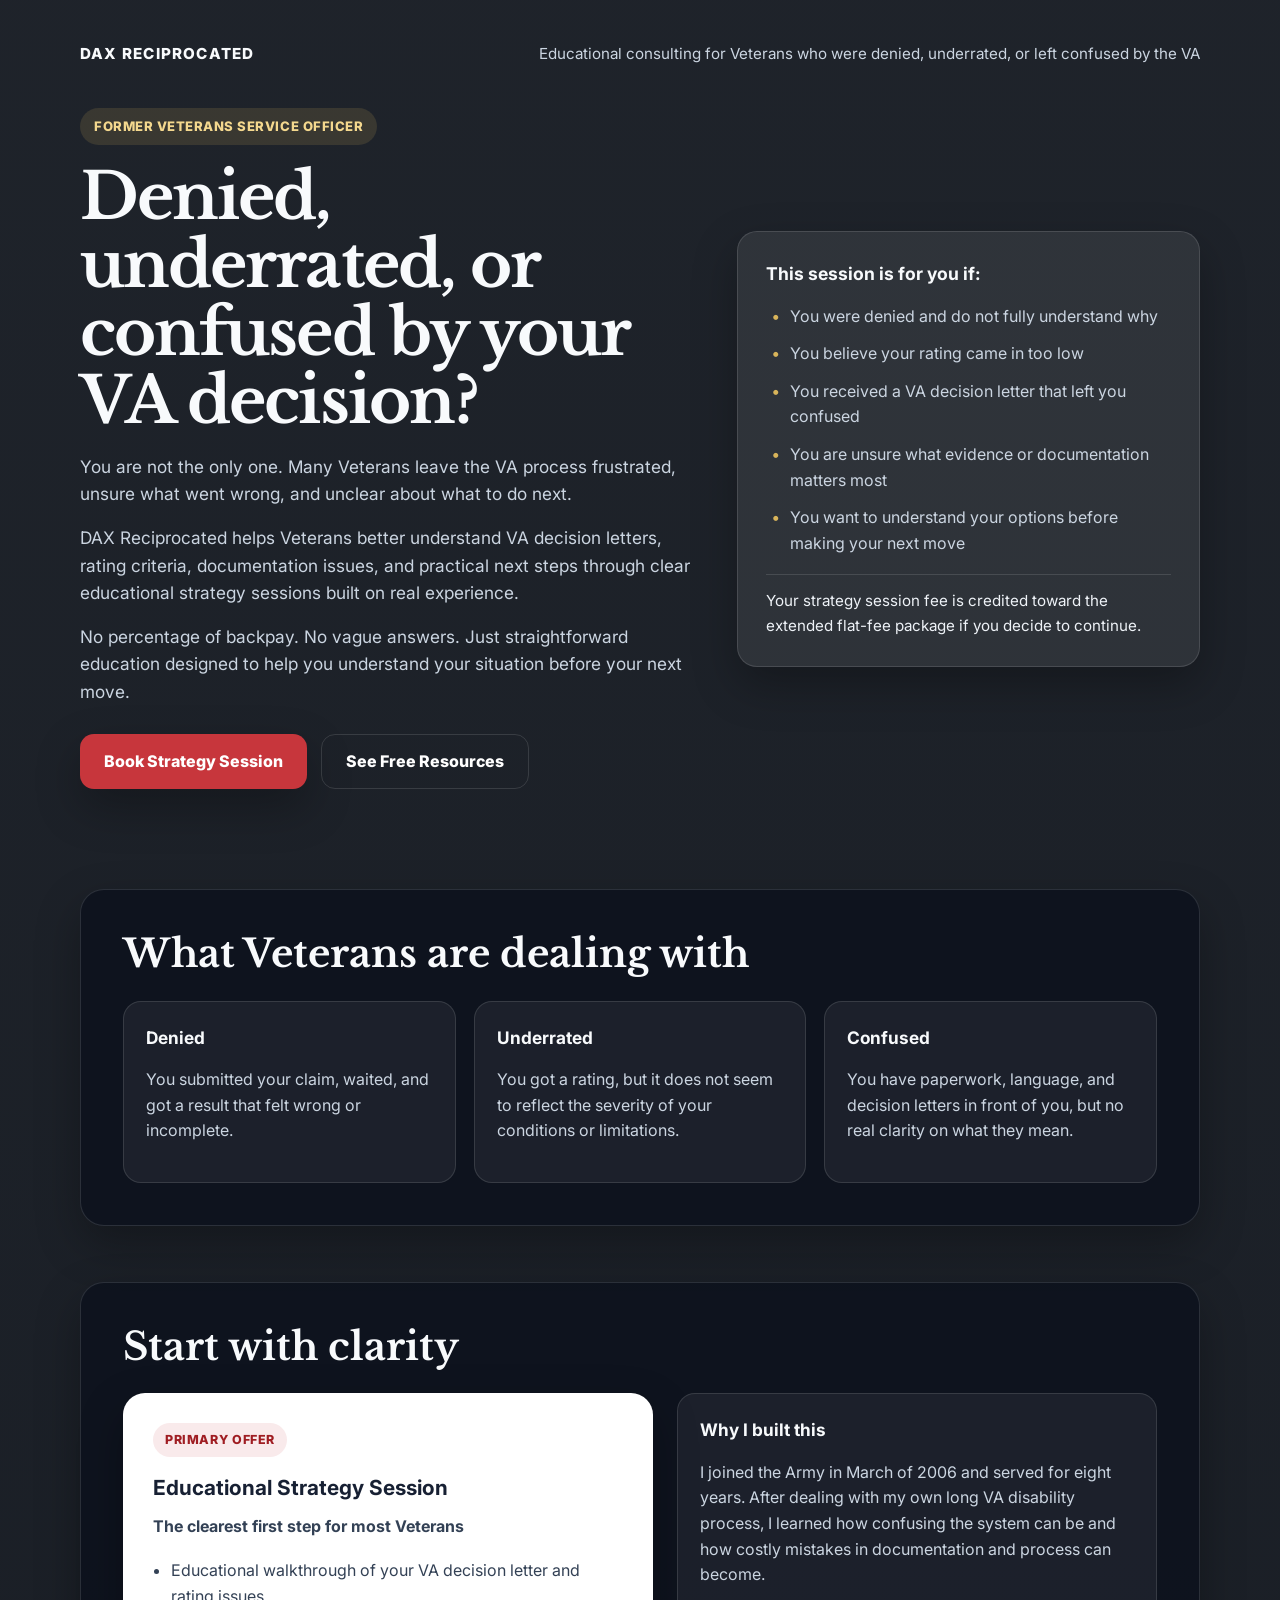
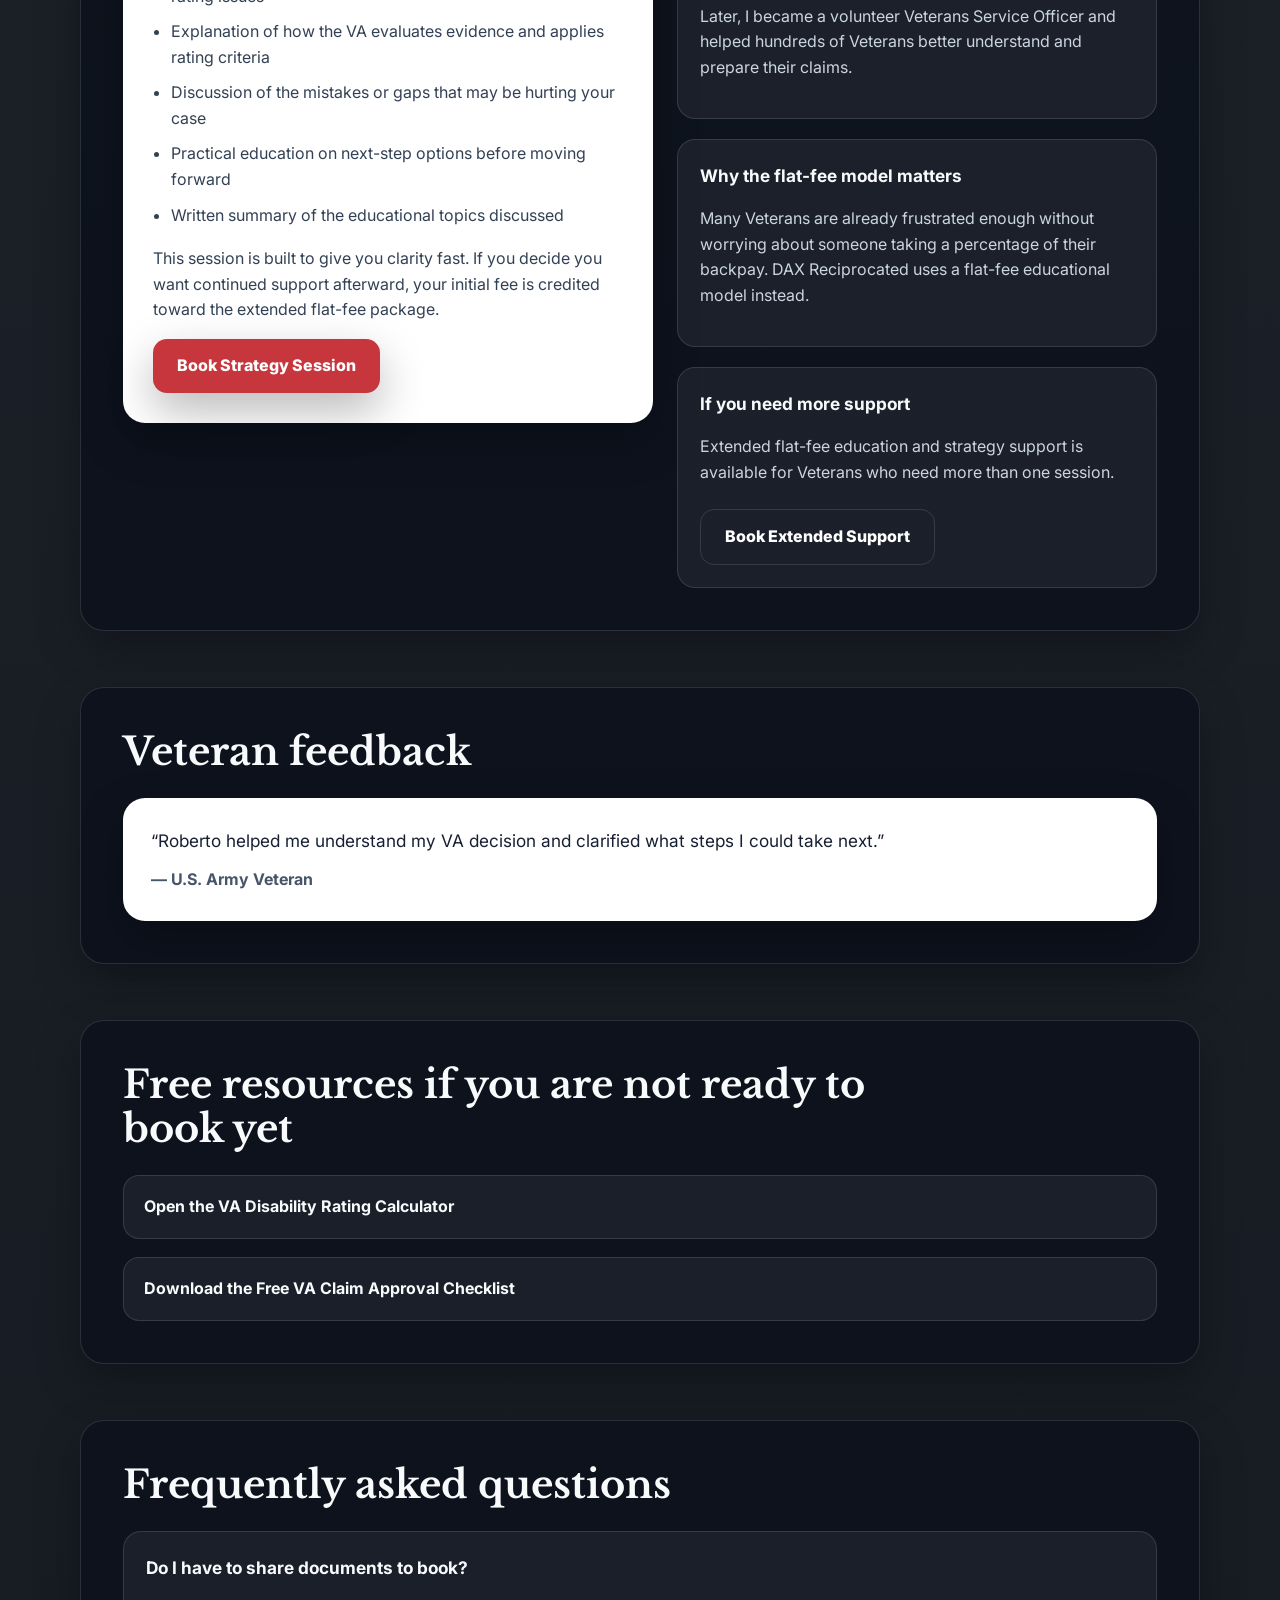
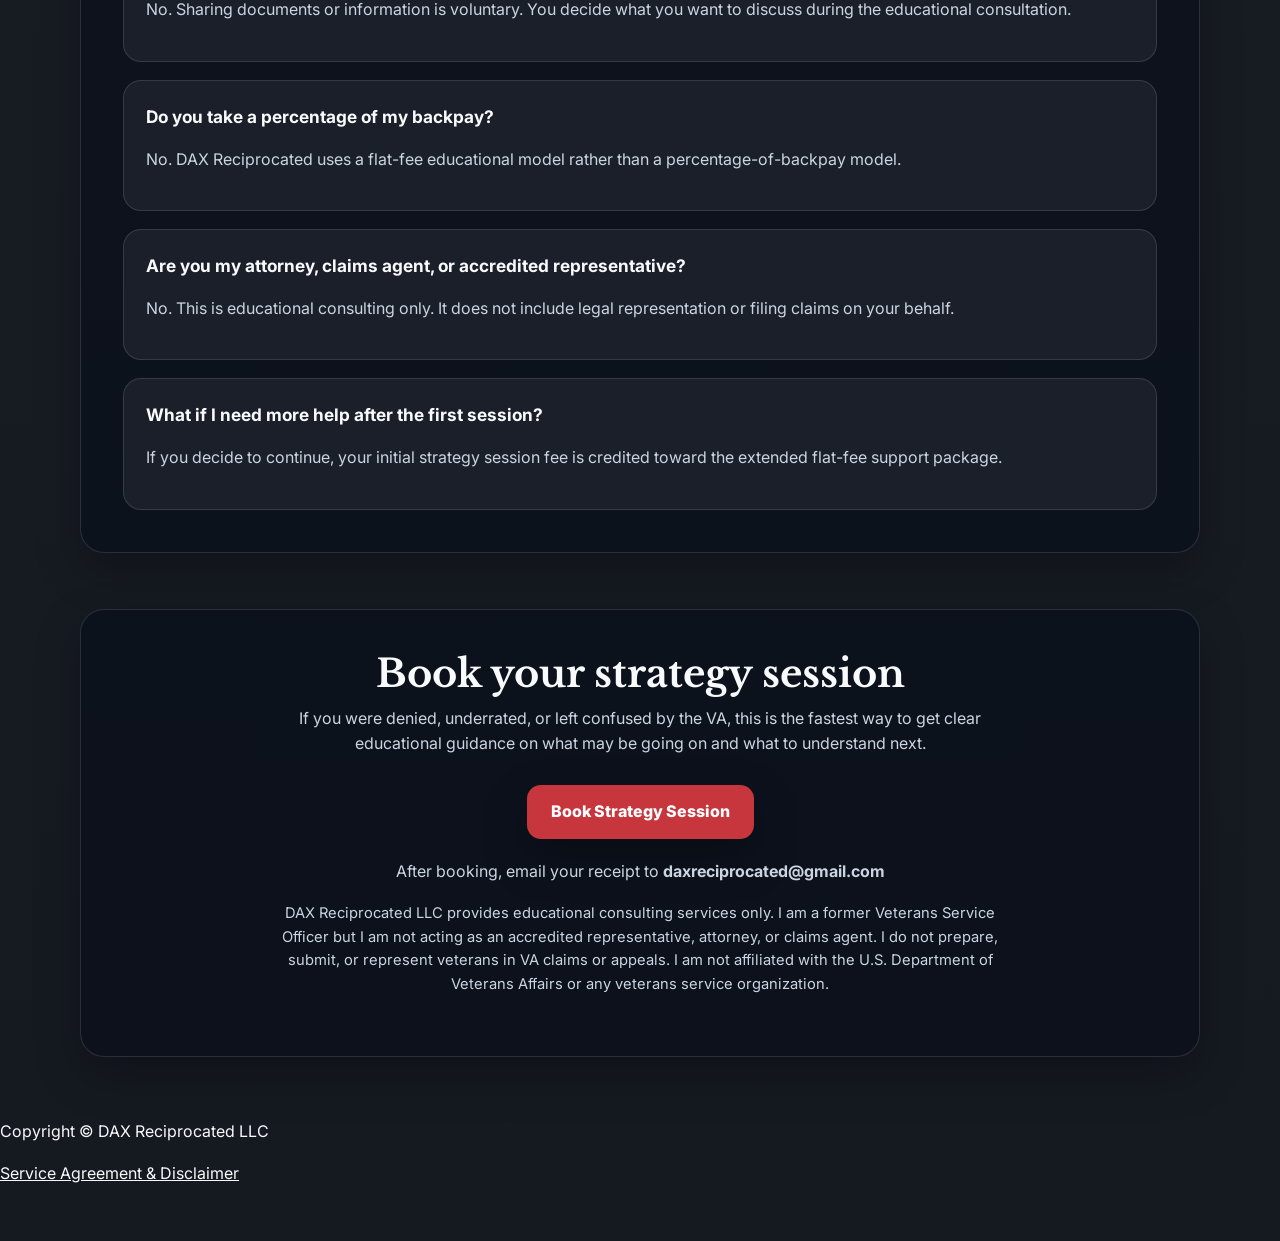
==== index.html @ 7a03d53f "Update index.html" ====
<!DOCTYPE html>
<html lang="en">
<head>
<meta charset="UTF-8" />
<meta name="viewport" content="width=device-width, initial-scale=1.0" />
<title>DAX Reciprocated | Help for Veterans Denied, Underrated, or Confused by the VA</title>
<link rel="preconnect" href="https://fonts.googleapis.com">
<link rel="preconnect" href="https://fonts.gstatic.com" crossorigin>
<link href="https://fonts.googleapis.com/css2?family=Libre+Baskerville:wght@700&family=Inter:wght@400;500;600;700;800&display=swap" rel="stylesheet">

<style>
:root {
    --bg: #08111d;
    --bg-soft: #101a2b;
    --panel: rgba(255,255,255,0.08);
    --panel-2: rgba(255,255,255,0.06);
    --text: #f8fafc;
    --muted: #cbd5e1;
    --muted-2: #94a3b8;
    --dark: #172033;
    --white: #ffffff;
    --primary: #c7363c;
    --primary-hover: #aa252b;
    --gold: #d8b45a;
    --line: rgba(255,255,255,0.12);
    --radius: 20px;
    --shadow: 0 18px 45px rgba(0, 0, 0, 0.28);
    --max: 1120px;
}

* {
    box-sizing: border-box;
}

html {
    scroll-behavior: smooth;
}

body {
    margin: 0;
    font-family: "Inter", Arial, sans-serif;
    color: var(--text);
    background:
        linear-gradient(rgba(6, 11, 19, 0.90), rgba(6, 11, 19, 0.94)),
        url('IMG_1109.png') center/cover no-repeat fixed;
    line-height: 1.6;
}

a {
    color: inherit;
}

.container {
    width: min(92%, var(--max));
    margin: 0 auto;
}

.hero {
    padding: 42px 0 72px;
}

.topbar {
    display: flex;
    justify-content: space-between;
    align-items: center;
    gap: 20px;
    margin-bottom: 42px;
}

.brand {
    font-size: 0.95rem;
    font-weight: 800;
    text-transform: uppercase;
    letter-spacing: 0.08em;
}

.topbar-note {
    color: var(--muted);
    font-size: 0.95rem;
    text-align: right;
}

.hero-grid {
    display: grid;
    grid-template-columns: 1.15fr 0.85fr;
    gap: 30px;
    align-items: center;
}

.badge {
    display: inline-flex;
    align-items: center;
    gap: 10px;
    padding: 8px 14px;
    border-radius: 999px;
    background: rgba(216, 180, 90, 0.14);
    color: #f4d88e;
    font-size: 0.82rem;
    font-weight: 800;
    letter-spacing: 0.04em;
    text-transform: uppercase;
    margin-bottom: 18px;
}

h1 {
    margin: 0 0 18px;
    font-family: "Libre Baskerville", serif;
    font-size: clamp(2.5rem, 5vw, 4.8rem);
    line-height: 1.06;
    letter-spacing: -0.03em;
}

.hero p {
    margin: 0 0 16px;
    max-width: 700px;
    color: var(--muted);
    font-size: 1.08rem;
}

.cta-row {
    display: flex;
    flex-wrap: wrap;
    gap: 14px;
    margin-top: 28px;
}

.btn {
    display: inline-flex;
    align-items: center;
    justify-content: center;
    min-height: 50px;
    padding: 14px 24px;
    border-radius: 14px;
    text-decoration: none;
    font-weight: 800;
    transition: 0.2s ease;
}

.btn-primary {
    background: var(--primary);
    color: var(--white);
    box-shadow: var(--shadow);
}

.btn-primary:hover {
    background: var(--primary-hover);
    transform: translateY(-1px);
}

.btn-secondary {
    background: transparent;
    border: 1px solid var(--line);
    color: var(--white);
}

.btn-secondary:hover {
    background: rgba(255,255,255,0.06);
}

.hero-card {
    background: var(--panel);
    border: 1px solid var(--line);
    border-radius: var(--radius);
    padding: 28px;
    box-shadow: var(--shadow);
}

.hero-card h3 {
    margin-top: 0;
    margin-bottom: 16px;
    font-size: 1.1rem;
}

.checklist {
    list-style: none;
    padding: 0;
    margin: 0 0 18px;
}

.checklist li {
    margin-bottom: 12px;
    color: var(--muted);
    padding-left: 24px;
    position: relative;
}

.checklist li::before {
    content: "•";
    position: absolute;
    left: 6px;
    color: var(--gold);
    font-weight: bold;
}

.note {
    padding-top: 14px;
    border-top: 1px solid var(--line);
    color: #eef2f7;
    font-size: 0.95rem;
}

section {
    padding: 28px 0;
}

.panel {
    background: rgba(10,16,28,0.74);
    border: 1px solid var(--line);
    border-radius: 24px;
    padding: 42px;
    box-shadow: var(--shadow);
}

.section-title {
    max-width: 760px;
    margin-bottom: 24px;
}

.section-title h2 {
    margin: 0 0 10px;
    font-family: "Libre Baskerville", serif;
    font-size: clamp(1.9rem, 3vw, 3rem);
    line-height: 1.15;
}

.section-title p {
    margin: 0;
    color: var(--muted);
}

.problem-grid,
.faq-grid,
.resource-grid {
    display: grid;
    gap: 18px;
}

.problem-grid {
    grid-template-columns: repeat(3, 1fr);
}

.problem-card,
.info-card,
.faq-item {
    background: var(--panel-2);
    border: 1px solid var(--line);
    border-radius: 18px;
    padding: 22px;
}

.problem-card h3,
.info-card h3,
.faq-item h3 {
    margin-top: 0;
    margin-bottom: 10px;
    font-size: 1.08rem;
}

.problem-card p,
.info-card p,
.faq-item p,
.info-card li {
    color: var(--muted);
}

.content-grid {
    display: grid;
    grid-template-columns: 1.05fr 0.95fr;
    gap: 24px;
    align-items: start;
}

.offer-card {
    background: #ffffff;
    color: var(--dark);
    border-radius: 22px;
    padding: 30px;
    box-shadow: var(--shadow);
}

.offer-tag {
    display: inline-block;
    margin-bottom: 14px;
    padding: 7px 12px;
    border-radius: 999px;
    background: rgba(199, 54, 60, 0.10);
    color: #9f1d22;
    font-size: 0.78rem;
    font-weight: 800;
    text-transform: uppercase;
    letter-spacing: 0.05em;
}

.offer-card h3 {
    margin: 0 0 10px;
    font-size: 1.3rem;
}

.offer-subtitle {
    font-weight: 700;
    color: #334155;
    margin-bottom: 18px;
}

.offer-card ul {
    padding-left: 18px;
    margin-bottom: 18px;
}

.offer-card li {
    margin-bottom: 10px;
    color: #334155;
}

.offer-card p {
    color: #334155;
}

.split-cards {
    display: grid;
    gap: 20px;
}

.quote-box {
    background: #ffffff;
    color: var(--dark);
    border-radius: 22px;
    padding: 28px;
    box-shadow: var(--shadow);
}

.quote {
    font-size: 1.08rem;
    line-height: 1.7;
    margin-bottom: 12px;
}

.quote-source {
    color: #475569;
    font-weight: 700;
}

.resource-link {
    display: block;
    text-decoration: none;
    background: var(--panel-2);
    border: 1px solid var(--line);
    border-radius: 16px;
    padding: 18px 20px;
    font-weight: 700;
}

.resource-link:hover {
    background: rgba(255,255,255,0.10);
}

.final-cta {
    text-align: center;
}

.final-cta p {
    max-width: 720px;
    margin: 0 auto 18px;
    color: var(--muted);
}

.disclaimer {
    margin-top: 24px;
    font-size: 0.92rem;
    color: var(--muted);
}

footer {
    padding: 18px 0 38px;
}

.footer-box {
    border-top: 1px solid var(--line);
    padding-top: 20px;
    color: var(--muted);
    font-size: 0.92rem;
}

.mobile-sticky {
    display: none;
}

@media (max-width: 960px) {
    .hero-grid,
    .content-grid,
    .problem-grid {
        grid-template-columns: 1fr;
    }

    .topbar {
        flex-direction: column;
        align-items: flex-start;
    }

    .topbar-note {
        text-align: left;
    }
}

@media (max-width: 640px) {
    .hero {
        padding: 24px 0 62px;
    }

    .panel {
        padding: 24px;
        border-radius: 18px;
    }

    .hero-card,
    .offer-card,
    .quote-box,
    .problem-card,
    .info-card,
    .faq-item {
        padding: 20px;
    }

    .cta-row {
        flex-direction: column;
    }

    .btn {
        width: 100%;
    }

    .mobile-sticky {
        display: block;
        position: fixed;
        left: 12px;
        right: 12px;
        bottom: 12px;
        z-index: 999;
    }

    .mobile-sticky a {
        width: 100%;
        border-radius: 14px;
        text-align: center;
    }

    body {
        padding-bottom: 84px;
    }
}
</style>
</head>
<body>

<section class="hero">
    <div class="container">
        <div class="topbar">
            <div class="brand">DAX Reciprocated</div>
            <div class="topbar-note">Educational consulting for Veterans who were denied, underrated, or left confused by the VA</div>
        </div>

        <div class="hero-grid">
            <div>
                <div class="badge">Former Veterans Service Officer</div>
                <h1>Denied, underrated, or confused by your VA decision?</h1>
                <p>
                    You are not the only one. Many Veterans leave the VA process frustrated, unsure what went wrong, and unclear about what to do next.
                </p>
                <p>
                    DAX Reciprocated helps Veterans better understand VA decision letters, rating criteria, documentation issues, and practical next steps through clear educational strategy sessions built on real experience.
                </p>
                <p>
                    No percentage of backpay. No vague answers. Just straightforward education designed to help you understand your situation before your next move.
                </p>

                <div class="cta-row">
                    <a href="https://book.stripe.com/dRm00iamk8qkeWb2R74Vy00" class="btn btn-primary" target="_blank" rel="noopener noreferrer">
                        Book Strategy Session
                    </a>
                    <a href="#free-resources" class="btn btn-secondary">
                        See Free Resources
                    </a>
                </div>
            </div>

            <div class="hero-card">
                <h3>This session is for you if:</h3>
                <ul class="checklist">
                    <li>You were denied and do not fully understand why</li>
                    <li>You believe your rating came in too low</li>
                    <li>You received a VA decision letter that left you confused</li>
                    <li>You are unsure what evidence or documentation matters most</li>
                    <li>You want to understand your options before making your next move</li>
                </ul>
                <div class="note">
                    Your strategy session fee is credited toward the extended flat-fee package if you decide to continue.
                </div>
            </div>
        </div>
    </div>
</section>

<section>
    <div class="container panel">
        <div class="section-title">
            <h2>What Veterans are dealing with</h2>
            <p>
    
            </p>
        </div>

        <div class="problem-grid">
            <div class="problem-card">
                <h3>Denied</h3>
                <p>
                    You submitted your claim, waited, and got a result that felt wrong or incomplete.
                </p>
            </div>
            <div class="problem-card">
                <h3>Underrated</h3>
                <p>
                    You got a rating, but it does not seem to reflect the severity of your conditions or limitations.
                </p>
            </div>
            <div class="problem-card">
                <h3>Confused</h3>
                <p>
                    You have paperwork, language, and decision letters in front of you, but no real clarity on what they mean.
                </p>
            </div>
        </div>
    </div>
</section>

<section>
    <div class="container panel">
        <div class="section-title">
            <h2>Start with clarity</h2>
            <p>   
                
            </p>
        </div>

        <div class="content-grid">
            <div class="offer-card">
                <span class="offer-tag">Primary Offer</span>
                <h3>Educational Strategy Session</h3>
                <div class="offer-subtitle">The clearest first step for most Veterans</div>
                <ul>
                    <li>Educational walkthrough of your VA decision letter and rating issues</li>
                    <li>Explanation of how the VA evaluates evidence and applies rating criteria</li>
                    <li>Discussion of the mistakes or gaps that may be hurting your case</li>
                    <li>Practical education on next-step options before moving forward</li>
                    <li>Written summary of the educational topics discussed</li>
                </ul>
                <p>
                    This session is built to give you clarity fast. If you decide you want continued support afterward, your initial fee is credited toward the extended flat-fee package.
                </p>
                <a href="https://book.stripe.com/dRm00iamk8qkeWb2R74Vy00" class="btn btn-primary" target="_blank" rel="noopener noreferrer">
                    Book Strategy Session
                </a>
            </div>

            <div class="split-cards">
                <div class="info-card">
                    <h3>Why I built this</h3>
                    <p>
                        I joined the Army in March of 2006 and served for eight years. After dealing with my own long VA disability process, I learned how confusing the system can be and how costly mistakes in documentation and process can become.
                    </p>
                    <p>
                        Later, I became a volunteer Veterans Service Officer and helped hundreds of Veterans better understand and prepare their claims.
                    </p>
                </div>

                <div class="info-card">
                    <h3>Why the flat-fee model matters</h3>
                    <p>
                        Many Veterans are already frustrated enough without worrying about someone taking a percentage of their backpay. DAX Reciprocated uses a flat-fee educational model instead.
                    </p>
                </div>

                <div class="info-card">
                    <h3>If you need more support</h3>
                    <p>
                        Extended flat-fee education and strategy support is available for Veterans who need more than one session.
                    </p>
                    <a href="https://book.stripe.com/cNifZg3XW21W6pF8br4Vy01" class="btn btn-secondary" target="_blank" rel="noopener noreferrer" style="margin-top:8px;">
                        Book Extended Support
                    </a>
                </div>
            </div>
        </div>
    </div>
</section>

<section>
    <div class="container panel">
        <div class="section-title">
            <h2>Veteran feedback</h2>
            <p>
                
            </p>
        </div>

        <div class="quote-box">
            <div class="quote">
                “Roberto helped me understand my VA decision and clarified what steps I could take next.”
            </div>
            <div class="quote-source">— U.S. Army Veteran</div>
        </div>
    </div>
</section>

<section id="free-resources">
    <div class="container panel">
        <div class="section-title">
            <h2>Free resources if you are not ready to book yet</h2>
            <p>
                
            </p>
        </div>

        <div class="resource-grid">
            <a class="resource-link" href="calculator.html" target="_blank" rel="noopener noreferrer">
                Open the VA Disability Rating Calculator
            </a>
            <a class="resource-link" href="VA Benefits 4 Step Check List.pdf" target="_blank" rel="noopener noreferrer">
                Download the Free VA Claim Approval Checklist
            </a>
        </div>
    </div>
</section>

<section>
    <div class="container panel">
        <div class="section-title">
            <h2>Frequently asked questions</h2>
            <p>
                
            </p>
        </div>

        <div class="faq-grid">
            <div class="faq-item">
                <h3>Do I have to share documents to book?</h3>
                <p>
                    No. Sharing documents or information is voluntary. You decide what you want to discuss during the educational consultation.
                </p>
            </div>

            <div class="faq-item">
                <h3>Do you take a percentage of my backpay?</h3>
                <p>
                    No. DAX Reciprocated uses a flat-fee educational model rather than a percentage-of-backpay model.
                </p>
            </div>

            <div class="faq-item">
                <h3>Are you my attorney, claims agent, or accredited representative?</h3>
                <p>
                    No. This is educational consulting only. It does not include legal representation or filing claims on your behalf.
                </p>
            </div>

            <div class="faq-item">
                <h3>What if I need more help after the first session?</h3>
                <p>
                    If you decide to continue, your initial strategy session fee is credited toward the extended flat-fee support package.
                </p>
            </div>
        </div>
    </div>
</section>

<section>
    <div class="container panel final-cta">
        <div class="section-title" style="margin-inline:auto;">
            <h2>Book your strategy session</h2>
            <p>
                If you were denied, underrated, or left confused by the VA, this is the fastest way to get clear educational guidance on what may be going on and what to understand next.
            </p>
        </div>

        <div class="cta-row" style="justify-content:center;">
            <a href="https://book.stripe.com/dRm00iamk8qkeWb2R74Vy00" class="btn btn-primary" target="_blank" rel="noopener noreferrer">
                Book Strategy Session
            </a>
        </div>

        <p style="margin-top:20px;">
            After booking, email your receipt to <strong>daxreciprocated@gmail.com</strong>
        </p>

        <p class="disclaimer">
            DAX Reciprocated LLC provides educational consulting services only. I am a former Veterans Service Officer but I am not acting as an accredited representative, attorney, or claims agent. I do not prepare, submit, or represent veterans in VA claims or appeals. I am not affiliated with the U.S. Department of Veterans Affairs or any veterans service organization.
        </p>
    </div>
</section>

<footer>
    <p>Copyright &copy; DAX Reciprocated LLC</p>
    <p>
        <a href="service-agreement.html">Service Agreement &amp; Disclaimer</a>
    </p>
</footer>

<div class="mobile-sticky">
    <a href="https://book.stripe.com/dRm00iamk8qkeWb2R74Vy00" class="btn btn-primary" target="_blank" rel="noopener noreferrer">
        Book Strategy Session
    </a>
</div>

</body>
</html>
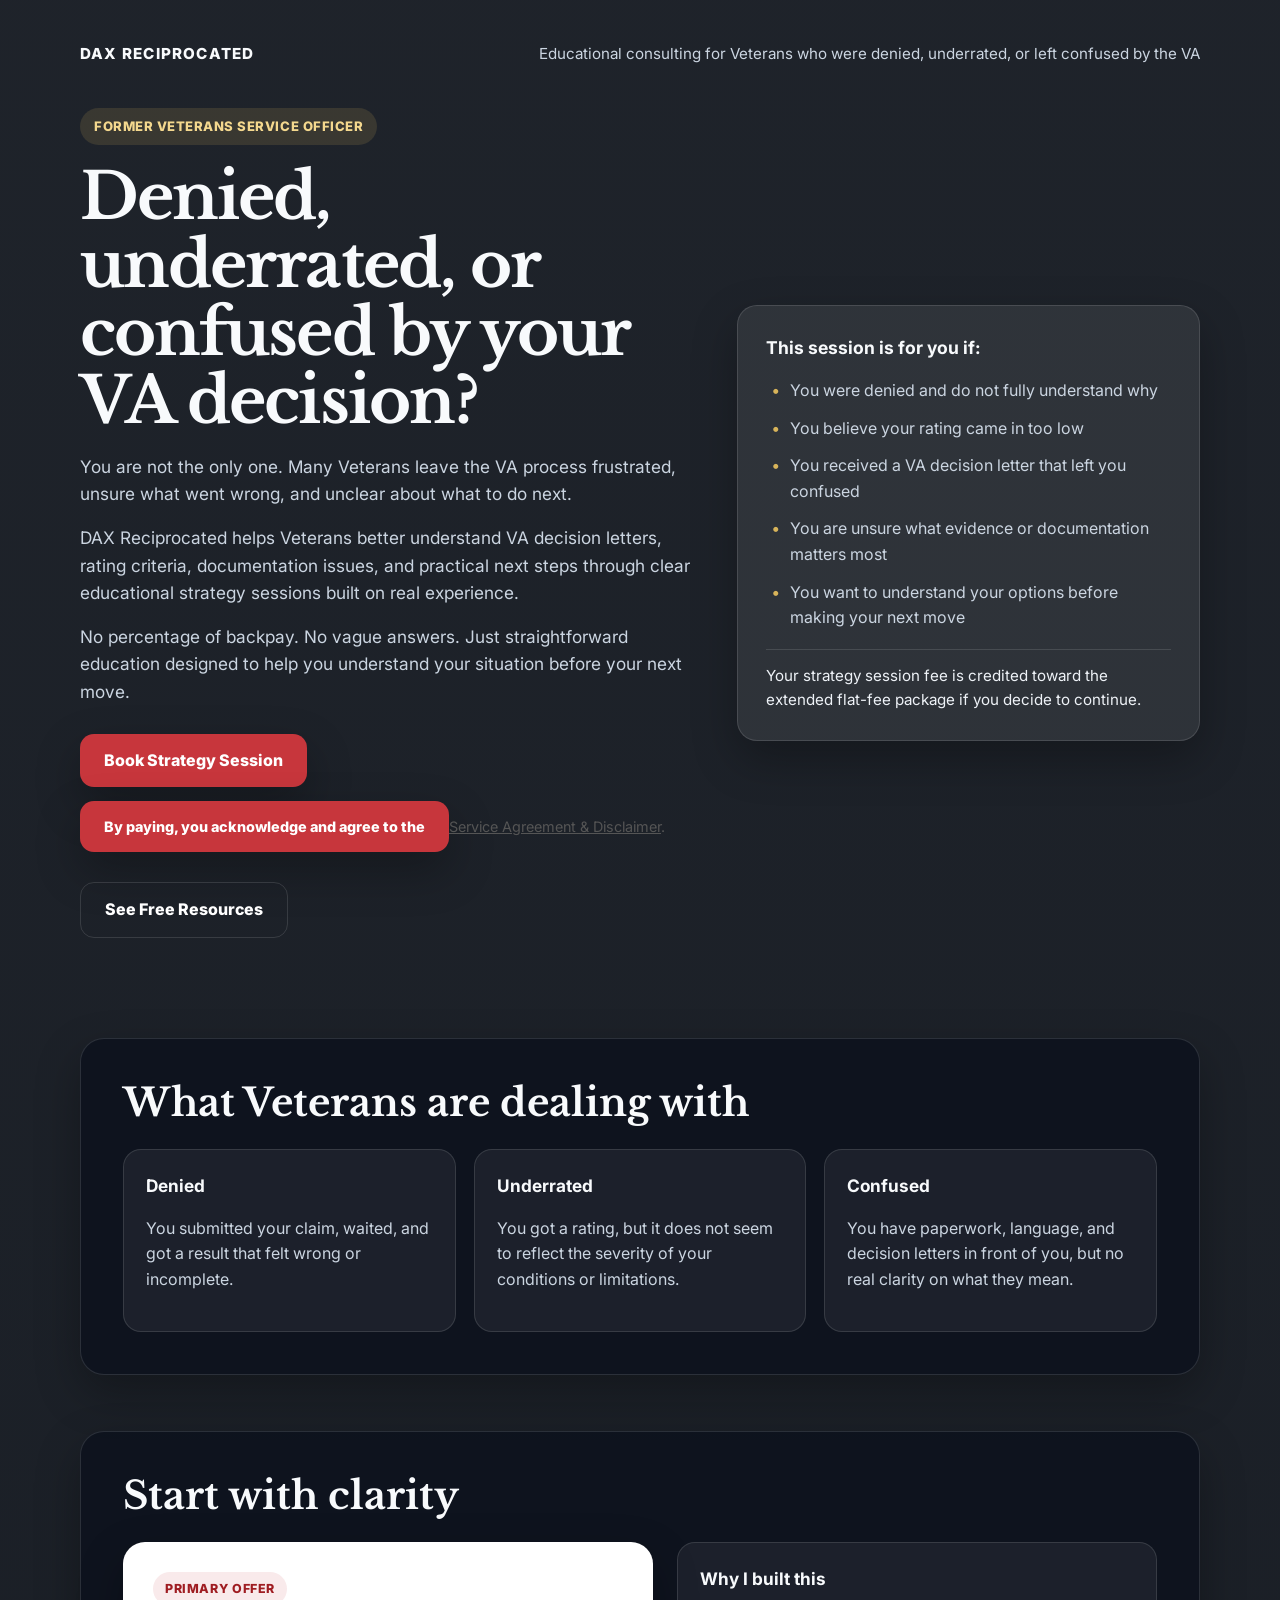
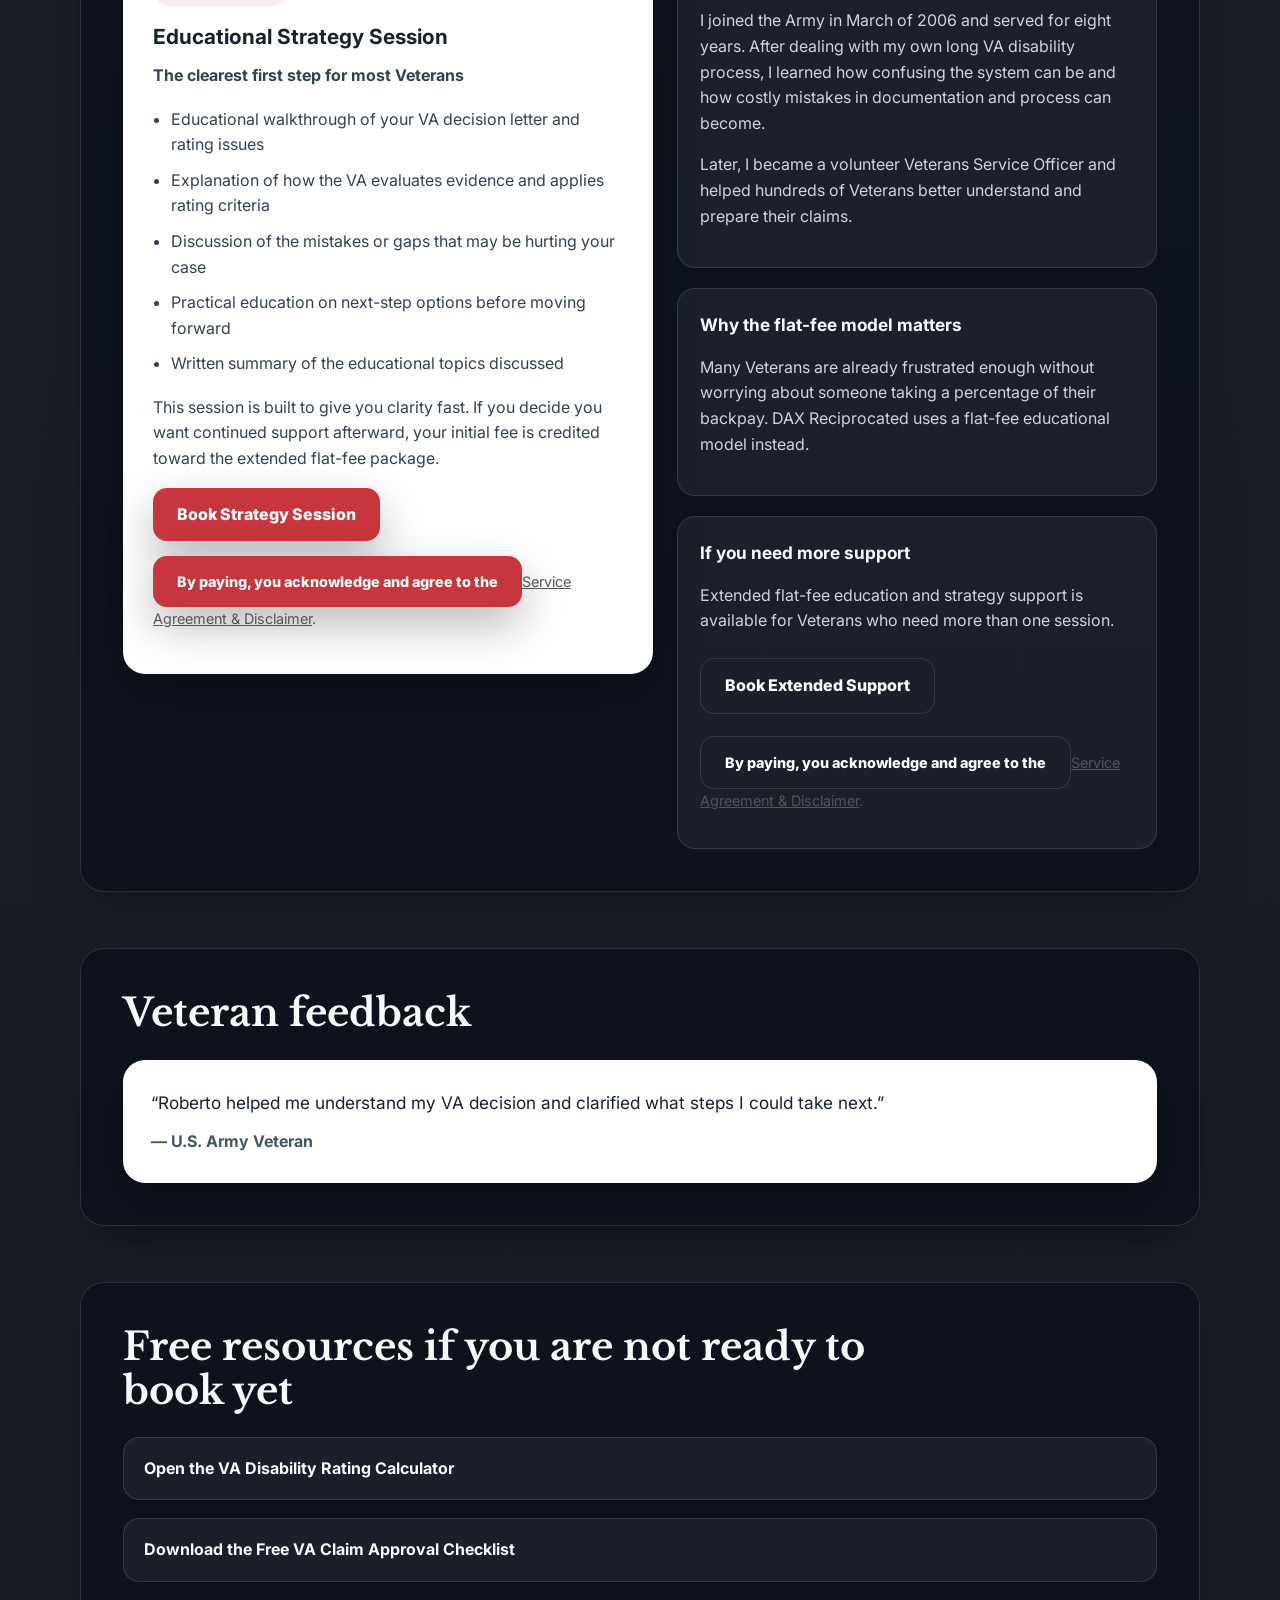
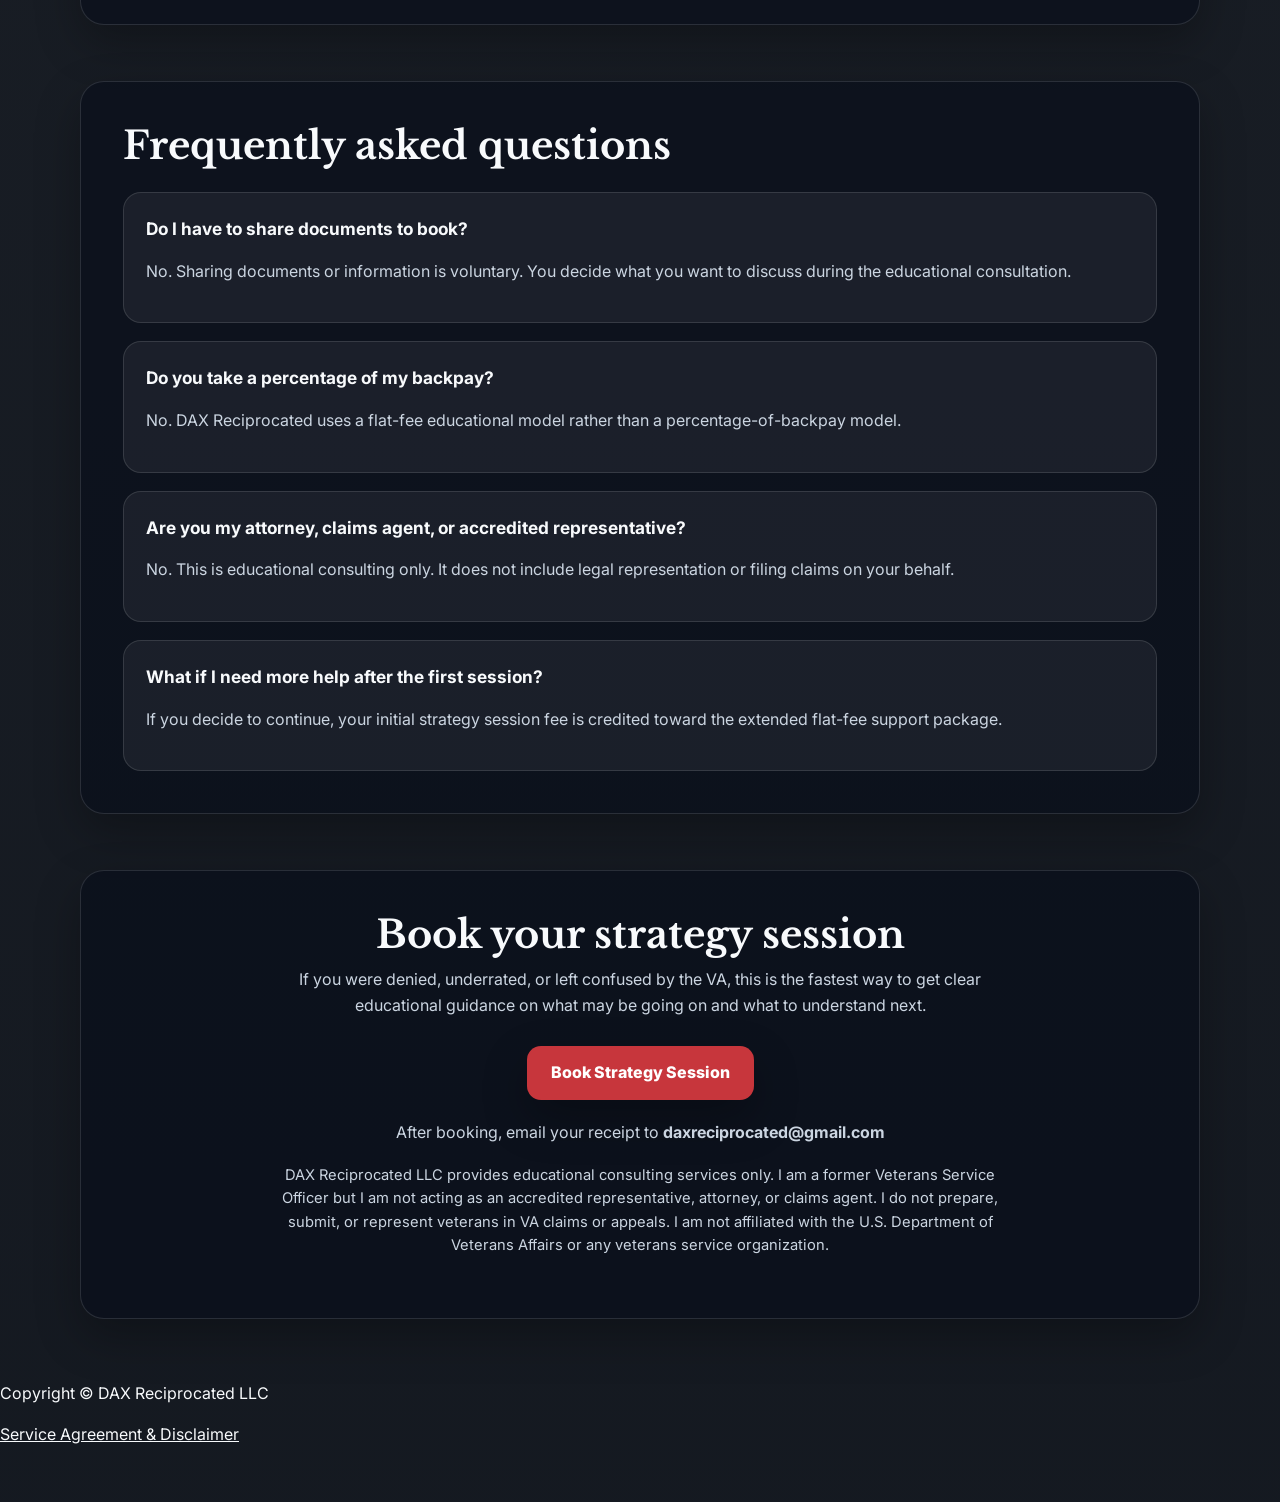
==== commit 28f512b7: "Update index.html" ====
--- a/index.html
+++ b/index.html
@@ -476,6 +476,10 @@
                 <div class="cta-row">
                     <a href="https://book.stripe.com/dRm00iamk8qkeWb2R74Vy00" class="btn btn-primary" target="_blank" rel="noopener noreferrer">
                         Book Strategy Session
+                        <p style="font-size: 0.9rem; color: #555;">
+    By paying, you acknowledge and agree to the 
+    <a href="service-agreement.html">Service Agreement &amp; Disclaimer</a>.
+</p>
                     </a>
                     <a href="#free-resources" class="btn btn-secondary">
                         See Free Resources
@@ -558,6 +562,10 @@
                 </p>
                 <a href="https://book.stripe.com/dRm00iamk8qkeWb2R74Vy00" class="btn btn-primary" target="_blank" rel="noopener noreferrer">
                     Book Strategy Session
+                    <p style="font-size: 0.9rem; color: #555;">
+    By paying, you acknowledge and agree to the 
+    <a href="service-agreement.html">Service Agreement &amp; Disclaimer</a>.
+</p>
                 </a>
             </div>
 
@@ -586,6 +594,10 @@
                     </p>
                     <a href="https://book.stripe.com/cNifZg3XW21W6pF8br4Vy01" class="btn btn-secondary" target="_blank" rel="noopener noreferrer" style="margin-top:8px;">
                         Book Extended Support
+                        <p style="font-size: 0.9rem; color: #555;">
+    By paying, you acknowledge and agree to the 
+    <a href="service-agreement.html">Service Agreement &amp; Disclaimer</a>.
+</p>
                     </a>
                 </div>
             </div>
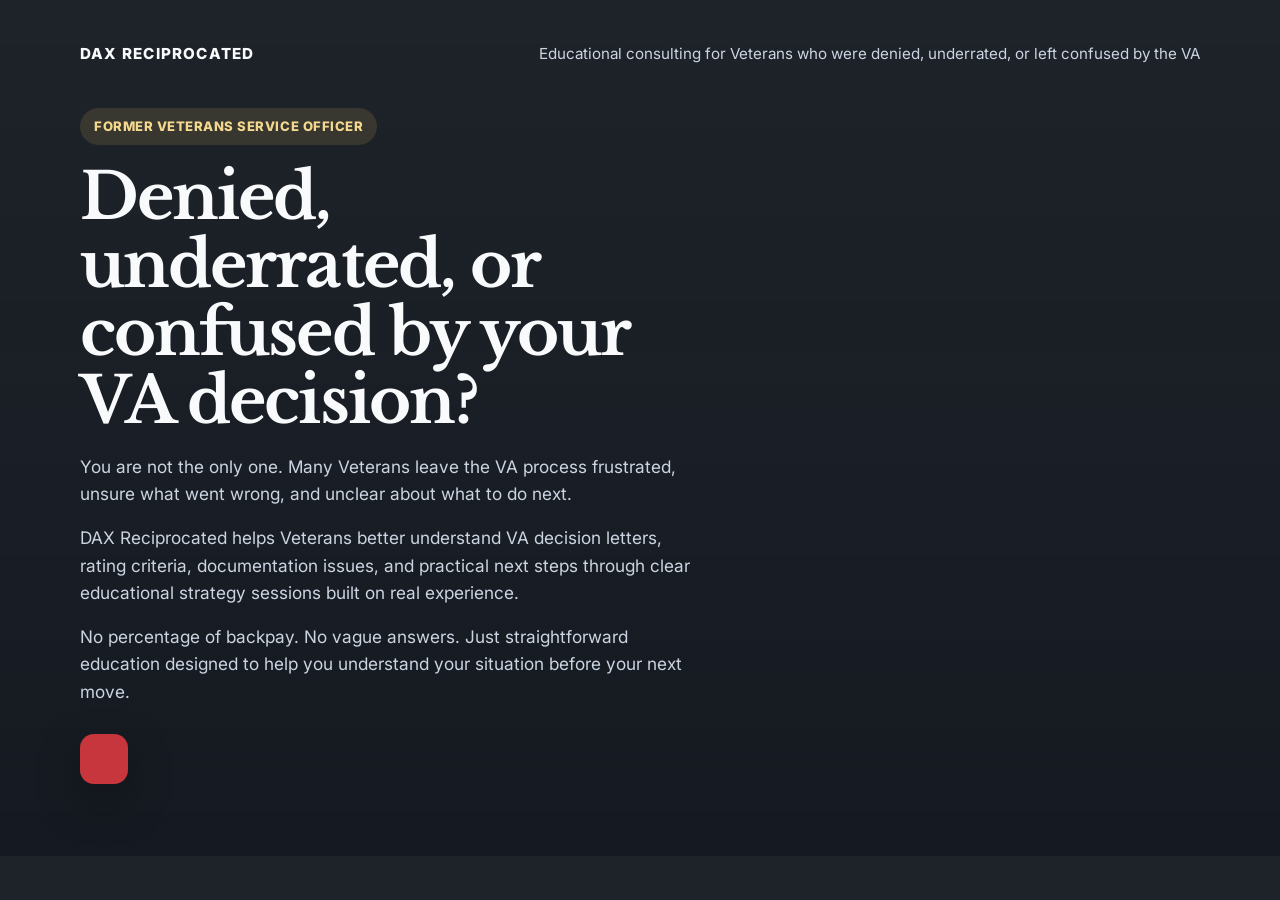
==== commit c8a6f38e: "Update index.html" ====
--- a/index.html
+++ b/index.html
@@ -475,252 +475,4 @@
 
                 <div class="cta-row">
                     <a href="https://book.stripe.com/dRm00iamk8qkeWb2R74Vy00" class="btn btn-primary" target="_blank" rel="noopener noreferrer">
-                        Book Strategy Session
-                        <p style="font-size: 0.9rem; color: #555;">
-    By paying, you acknowledge and agree to the 
-    <a href="service-agreement.html">Service Agreement &amp; Disclaimer</a>.
-</p>
-                    </a>
-                    <a href="#free-resources" class="btn btn-secondary">
-                        See Free Resources
-                    </a>
-                </div>
-            </div>
-
-            <div class="hero-card">
-                <h3>This session is for you if:</h3>
-                <ul class="checklist">
-                    <li>You were denied and do not fully understand why</li>
-                    <li>You believe your rating came in too low</li>
-                    <li>You received a VA decision letter that left you confused</li>
-                    <li>You are unsure what evidence or documentation matters most</li>
-                    <li>You want to understand your options before making your next move</li>
-                </ul>
-                <div class="note">
-                    Your strategy session fee is credited toward the extended flat-fee package if you decide to continue.
-                </div>
-            </div>
-        </div>
-    </div>
-</section>
-
-<section>
-    <div class="container panel">
-        <div class="section-title">
-            <h2>What Veterans are dealing with</h2>
-            <p>
-    
-            </p>
-        </div>
-
-        <div class="problem-grid">
-            <div class="problem-card">
-                <h3>Denied</h3>
-                <p>
-                    You submitted your claim, waited, and got a result that felt wrong or incomplete.
-                </p>
-            </div>
-            <div class="problem-card">
-                <h3>Underrated</h3>
-                <p>
-                    You got a rating, but it does not seem to reflect the severity of your conditions or limitations.
-                </p>
-            </div>
-            <div class="problem-card">
-                <h3>Confused</h3>
-                <p>
-                    You have paperwork, language, and decision letters in front of you, but no real clarity on what they mean.
-                </p>
-            </div>
-        </div>
-    </div>
-</section>
-
-<section>
-    <div class="container panel">
-        <div class="section-title">
-            <h2>Start with clarity</h2>
-            <p>   
-                
-            </p>
-        </div>
-
-        <div class="content-grid">
-            <div class="offer-card">
-                <span class="offer-tag">Primary Offer</span>
-                <h3>Educational Strategy Session</h3>
-                <div class="offer-subtitle">The clearest first step for most Veterans</div>
-                <ul>
-                    <li>Educational walkthrough of your VA decision letter and rating issues</li>
-                    <li>Explanation of how the VA evaluates evidence and applies rating criteria</li>
-                    <li>Discussion of the mistakes or gaps that may be hurting your case</li>
-                    <li>Practical education on next-step options before moving forward</li>
-                    <li>Written summary of the educational topics discussed</li>
-                </ul>
-                <p>
-                    This session is built to give you clarity fast. If you decide you want continued support afterward, your initial fee is credited toward the extended flat-fee package.
-                </p>
-                <a href="https://book.stripe.com/dRm00iamk8qkeWb2R74Vy00" class="btn btn-primary" target="_blank" rel="noopener noreferrer">
-                    Book Strategy Session
-                    <p style="font-size: 0.9rem; color: #555;">
-    By paying, you acknowledge and agree to the 
-    <a href="service-agreement.html">Service Agreement &amp; Disclaimer</a>.
-</p>
-                </a>
-            </div>
-
-            <div class="split-cards">
-                <div class="info-card">
-                    <h3>Why I built this</h3>
-                    <p>
-                        I joined the Army in March of 2006 and served for eight years. After dealing with my own long VA disability process, I learned how confusing the system can be and how costly mistakes in documentation and process can become.
-                    </p>
-                    <p>
-                        Later, I became a volunteer Veterans Service Officer and helped hundreds of Veterans better understand and prepare their claims.
-                    </p>
-                </div>
-
-                <div class="info-card">
-                    <h3>Why the flat-fee model matters</h3>
-                    <p>
-                        Many Veterans are already frustrated enough without worrying about someone taking a percentage of their backpay. DAX Reciprocated uses a flat-fee educational model instead.
-                    </p>
-                </div>
-
-                <div class="info-card">
-                    <h3>If you need more support</h3>
-                    <p>
-                        Extended flat-fee education and strategy support is available for Veterans who need more than one session.
-                    </p>
-                    <a href="https://book.stripe.com/cNifZg3XW21W6pF8br4Vy01" class="btn btn-secondary" target="_blank" rel="noopener noreferrer" style="margin-top:8px;">
-                        Book Extended Support
-                        <p style="font-size: 0.9rem; color: #555;">
-    By paying, you acknowledge and agree to the 
-    <a href="service-agreement.html">Service Agreement &amp; Disclaimer</a>.
-</p>
-                    </a>
-                </div>
-            </div>
-        </div>
-    </div>
-</section>
-
-<section>
-    <div class="container panel">
-        <div class="section-title">
-            <h2>Veteran feedback</h2>
-            <p>
-                
-            </p>
-        </div>
-
-        <div class="quote-box">
-            <div class="quote">
-                “Roberto helped me understand my VA decision and clarified what steps I could take next.”
-            </div>
-            <div class="quote-source">— U.S. Army Veteran</div>
-        </div>
-    </div>
-</section>
-
-<section id="free-resources">
-    <div class="container panel">
-        <div class="section-title">
-            <h2>Free resources if you are not ready to book yet</h2>
-            <p>
-                
-            </p>
-        </div>
-
-        <div class="resource-grid">
-            <a class="resource-link" href="calculator.html" target="_blank" rel="noopener noreferrer">
-                Open the VA Disability Rating Calculator
-            </a>
-            <a class="resource-link" href="VA Benefits 4 Step Check List.pdf" target="_blank" rel="noopener noreferrer">
-                Download the Free VA Claim Approval Checklist
-            </a>
-        </div>
-    </div>
-</section>
-
-<section>
-    <div class="container panel">
-        <div class="section-title">
-            <h2>Frequently asked questions</h2>
-            <p>
-                
-            </p>
-        </div>
-
-        <div class="faq-grid">
-            <div class="faq-item">
-                <h3>Do I have to share documents to book?</h3>
-                <p>
-                    No. Sharing documents or information is voluntary. You decide what you want to discuss during the educational consultation.
-                </p>
-            </div>
-
-            <div class="faq-item">
-                <h3>Do you take a percentage of my backpay?</h3>
-                <p>
-                    No. DAX Reciprocated uses a flat-fee educational model rather than a percentage-of-backpay model.
-                </p>
-            </div>
-
-            <div class="faq-item">
-                <h3>Are you my attorney, claims agent, or accredited representative?</h3>
-                <p>
-                    No. This is educational consulting only. It does not include legal representation or filing claims on your behalf.
-                </p>
-            </div>
-
-            <div class="faq-item">
-                <h3>What if I need more help after the first session?</h3>
-                <p>
-                    If you decide to continue, your initial strategy session fee is credited toward the extended flat-fee support package.
-                </p>
-            </div>
-        </div>
-    </div>
-</section>
-
-<section>
-    <div class="container panel final-cta">
-        <div class="section-title" style="margin-inline:auto;">
-            <h2>Book your strategy session</h2>
-            <p>
-                If you were denied, underrated, or left confused by the VA, this is the fastest way to get clear educational guidance on what may be going on and what to understand next.
-            </p>
-        </div>
-
-        <div class="cta-row" style="justify-content:center;">
-            <a href="https://book.stripe.com/dRm00iamk8qkeWb2R74Vy00" class="btn btn-primary" target="_blank" rel="noopener noreferrer">
-                Book Strategy Session
-            </a>
-        </div>
-
-        <p style="margin-top:20px;">
-            After booking, email your receipt to <strong>daxreciprocated@gmail.com</strong>
-        </p>
-
-        <p class="disclaimer">
-            DAX Reciprocated LLC provides educational consulting services only. I am a former Veterans Service Officer but I am not acting as an accredited representative, attorney, or claims agent. I do not prepare, submit, or represent veterans in VA claims or appeals. I am not affiliated with the U.S. Department of Veterans Affairs or any veterans service organization.
-        </p>
-    </div>
-</section>
-
-<footer>
-    <p>Copyright &copy; DAX Reciprocated LLC</p>
-    <p>
-        <a href="service-agreement.html">Service Agreement &amp; Disclaimer</a>
-    </p>
-</footer>
-
-<div class="mobile-sticky">
-    <a href="https://book.stripe.com/dRm00iamk8qkeWb2R74Vy00" class="btn btn-primary" target="_blank" rel="noopener noreferrer">
-        Book Strategy Session
-    </a>
-</div>
-
-</body>
-</html>
+                        
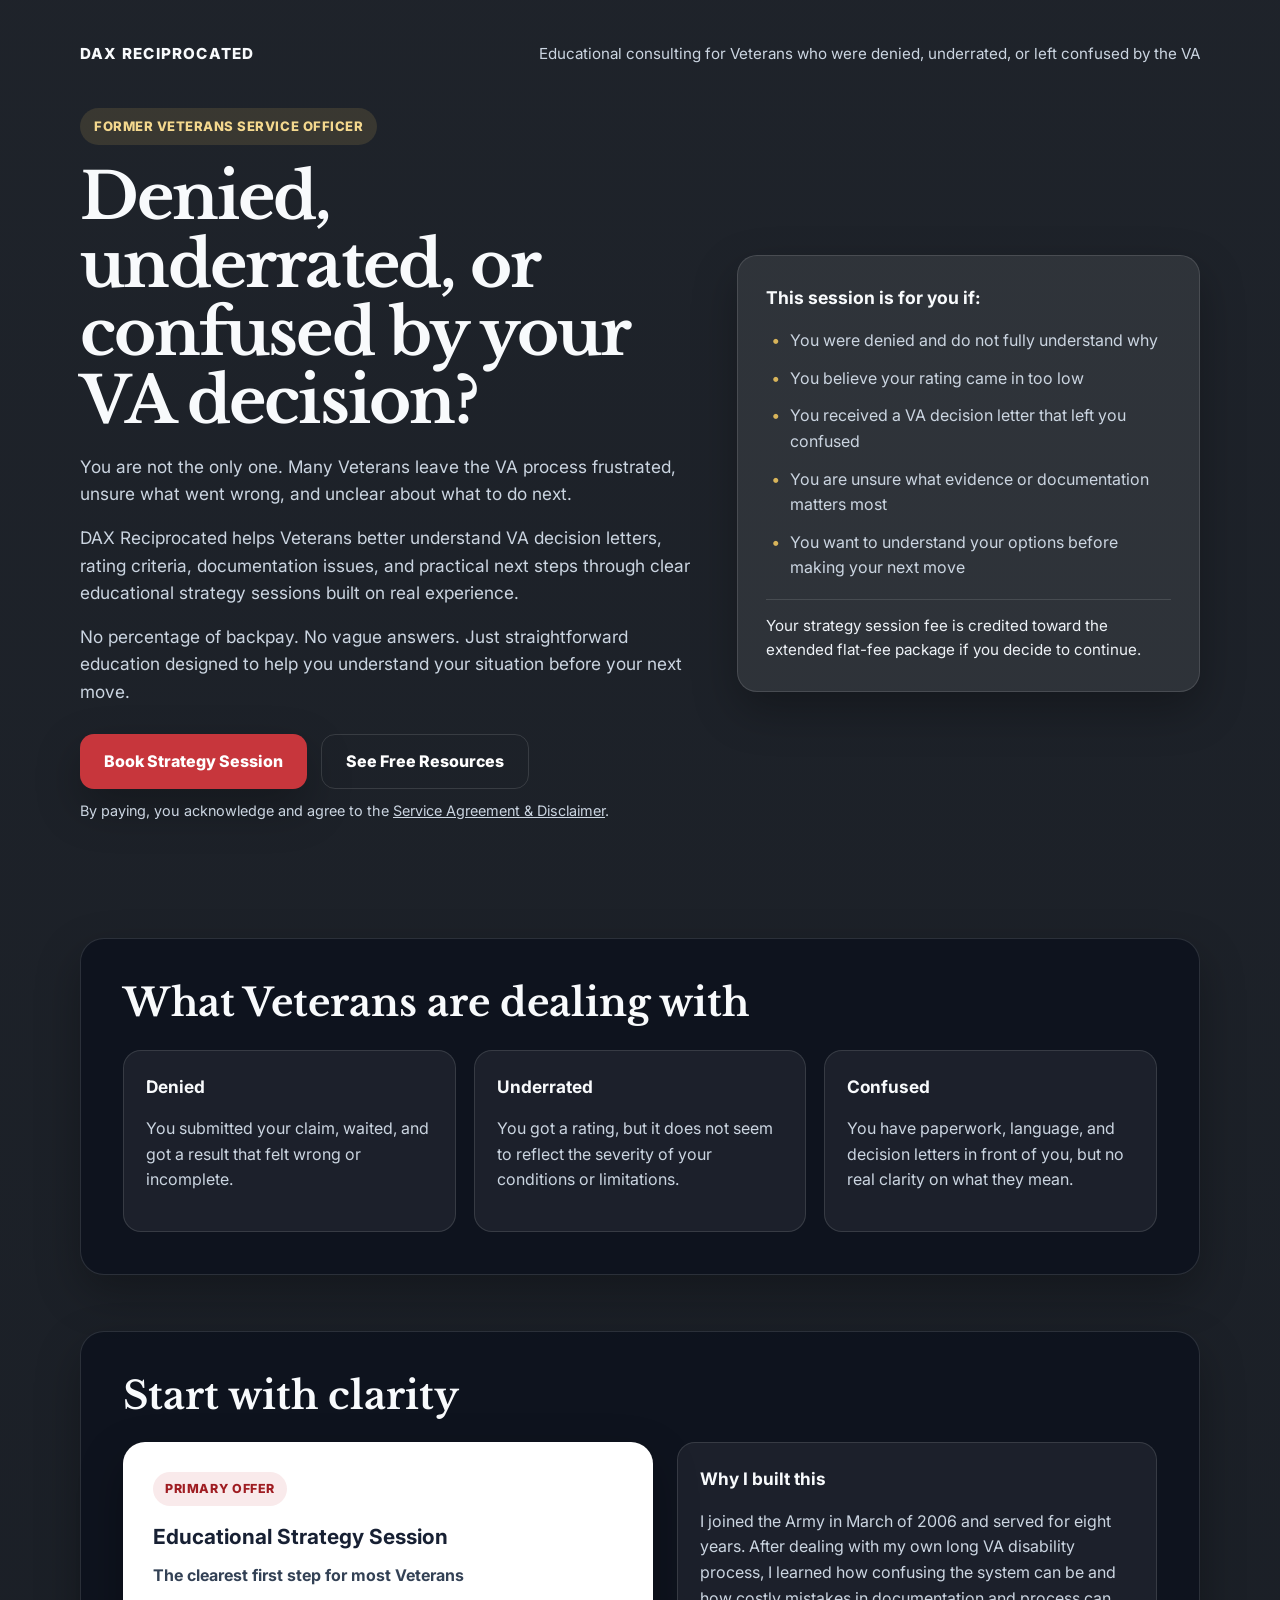
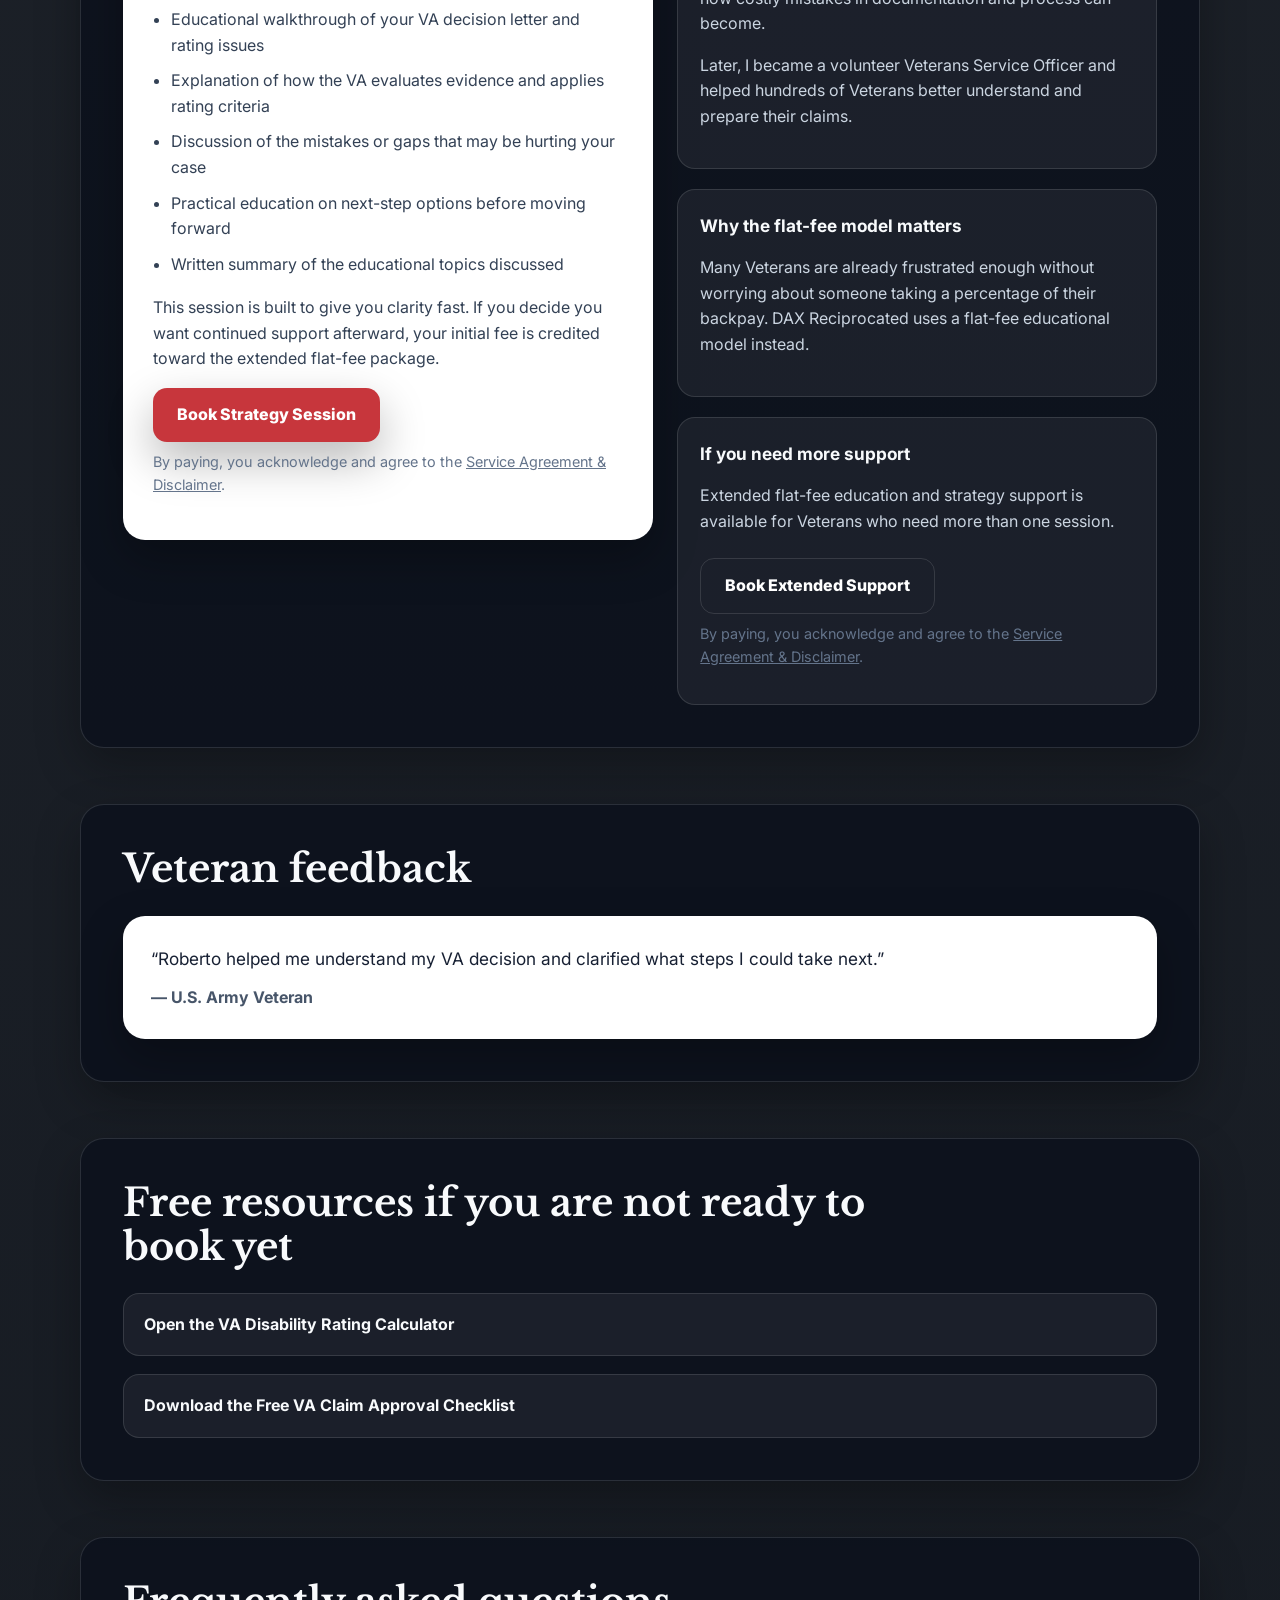
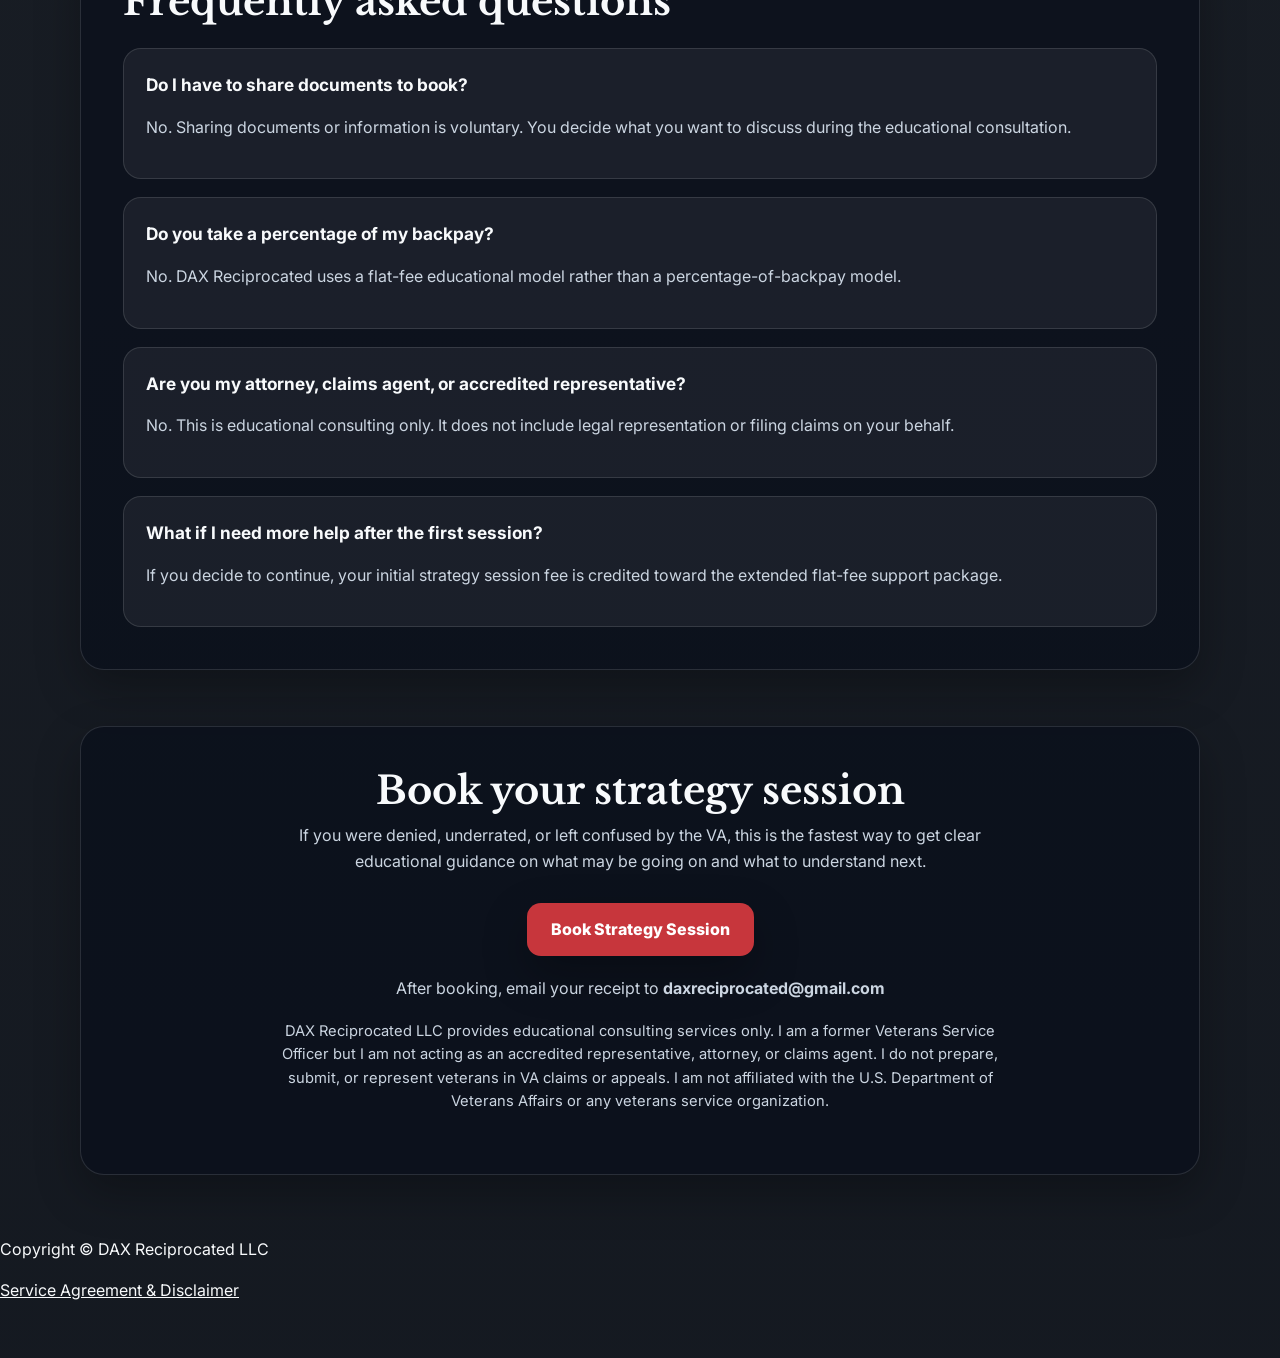
==== commit d918e6fe: "Update index.html" ====
--- a/index.html
+++ b/index.html
@@ -475,4 +475,242 @@
 
                 <div class="cta-row">
                     <a href="https://book.stripe.com/dRm00iamk8qkeWb2R74Vy00" class="btn btn-primary" target="_blank" rel="noopener noreferrer">
-                        
+                        Book Strategy Session
+                    </a>
+                    <a href="#free-resources" class="btn btn-secondary">
+                        See Free Resources
+                    </a>
+                </div>
+                <p style="font-size: 0.9rem; color: #cbd5e1; margin-top: 10px;">
+                    By paying, you acknowledge and agree to the
+                    <a href="service-agreement.html">Service Agreement &amp; Disclaimer</a>.
+                </p>
+            </div>
+
+            <div class="hero-card">
+                <h3>This session is for you if:</h3>
+                <ul class="checklist">
+                    <li>You were denied and do not fully understand why</li>
+                    <li>You believe your rating came in too low</li>
+                    <li>You received a VA decision letter that left you confused</li>
+                    <li>You are unsure what evidence or documentation matters most</li>
+                    <li>You want to understand your options before making your next move</li>
+                </ul>
+                <div class="note">
+                    Your strategy session fee is credited toward the extended flat-fee package if you decide to continue.
+                </div>
+            </div>
+        </div>
+    </div>
+</section>
+
+<section>
+    <div class="container panel">
+        <div class="section-title">
+            <h2>What Veterans are dealing with</h2>
+            <p></p>
+        </div>
+
+        <div class="problem-grid">
+            <div class="problem-card">
+                <h3>Denied</h3>
+                <p>
+                    You submitted your claim, waited, and got a result that felt wrong or incomplete.
+                </p>
+            </div>
+            <div class="problem-card">
+                <h3>Underrated</h3>
+                <p>
+                    You got a rating, but it does not seem to reflect the severity of your conditions or limitations.
+                </p>
+            </div>
+            <div class="problem-card">
+                <h3>Confused</h3>
+                <p>
+                    You have paperwork, language, and decision letters in front of you, but no real clarity on what they mean.
+                </p>
+            </div>
+        </div>
+    </div>
+</section>
+
+<section>
+    <div class="container panel">
+        <div class="section-title">
+            <h2>Start with clarity</h2>
+            <p></p>
+        </div>
+
+        <div class="content-grid">
+            <div class="offer-card">
+                <span class="offer-tag">Primary Offer</span>
+                <h3>Educational Strategy Session</h3>
+                <div class="offer-subtitle">The clearest first step for most Veterans</div>
+                <ul>
+                    <li>Educational walkthrough of your VA decision letter and rating issues</li>
+                    <li>Explanation of how the VA evaluates evidence and applies rating criteria</li>
+                    <li>Discussion of the mistakes or gaps that may be hurting your case</li>
+                    <li>Practical education on next-step options before moving forward</li>
+                    <li>Written summary of the educational topics discussed</li>
+                </ul>
+                <p>
+                    This session is built to give you clarity fast. If you decide you want continued support afterward, your initial fee is credited toward the extended flat-fee package.
+                </p>
+                <a href="https://book.stripe.com/dRm00iamk8qkeWb2R74Vy00" class="btn btn-primary" target="_blank" rel="noopener noreferrer">
+                    Book Strategy Session
+                </a>
+                <p style="font-size: 0.9rem; color: #64748b; margin-top: 8px;">
+                    By paying, you acknowledge and agree to the
+                    <a href="service-agreement.html">Service Agreement &amp; Disclaimer</a>.
+                </p>
+            </div>
+
+            <div class="split-cards">
+                <div class="info-card">
+                    <h3>Why I built this</h3>
+                    <p>
+                        I joined the Army in March of 2006 and served for eight years. After dealing with my own long VA disability process, I learned how confusing the system can be and how costly mistakes in documentation and process can become.
+                    </p>
+                    <p>
+                        Later, I became a volunteer Veterans Service Officer and helped hundreds of Veterans better understand and prepare their claims.
+                    </p>
+                </div>
+
+                <div class="info-card">
+                    <h3>Why the flat-fee model matters</h3>
+                    <p>
+                        Many Veterans are already frustrated enough without worrying about someone taking a percentage of their backpay. DAX Reciprocated uses a flat-fee educational model instead.
+                    </p>
+                </div>
+
+                <div class="info-card">
+                    <h3>If you need more support</h3>
+                    <p>
+                        Extended flat-fee education and strategy support is available for Veterans who need more than one session.
+                    </p>
+                    <a href="https://book.stripe.com/cNifZg3XW21W6pF8br4Vy01" class="btn btn-secondary" target="_blank" rel="noopener noreferrer" style="margin-top:8px;">
+                        Book Extended Support
+                    </a>
+                    <p style="font-size: 0.9rem; color: #64748b; margin-top: 8px;">
+                        By paying, you acknowledge and agree to the
+                        <a href="service-agreement.html">Service Agreement &amp; Disclaimer</a>.
+                    </p>
+                </div>
+            </div>
+        </div>
+    </div>
+</section>
+
+<section>
+    <div class="container panel">
+        <div class="section-title">
+            <h2>Veteran feedback</h2>
+            <p></p>
+        </div>
+
+        <div class="quote-box">
+            <div class="quote">
+                “Roberto helped me understand my VA decision and clarified what steps I could take next.”
+            </div>
+            <div class="quote-source">— U.S. Army Veteran</div>
+        </div>
+    </div>
+</section>
+
+<section id="free-resources">
+    <div class="container panel">
+        <div class="section-title">
+            <h2>Free resources if you are not ready to book yet</h2>
+            <p></p>
+        </div>
+
+        <div class="resource-grid">
+            <a class="resource-link" href="calculator.html" target="_blank" rel="noopener noreferrer">
+                Open the VA Disability Rating Calculator
+            </a>
+            <a class="resource-link" href="VA Benefits 4 Step Check List.pdf" target="_blank" rel="noopener noreferrer">
+                Download the Free VA Claim Approval Checklist
+            </a>
+        </div>
+    </div>
+</section>
+
+<section>
+    <div class="container panel">
+        <div class="section-title">
+            <h2>Frequently asked questions</h2>
+            <p></p>
+        </div>
+
+        <div class="faq-grid">
+            <div class="faq-item">
+                <h3>Do I have to share documents to book?</h3>
+                <p>
+                    No. Sharing documents or information is voluntary. You decide what you want to discuss during the educational consultation.
+                </p>
+            </div>
+
+            <div class="faq-item">
+                <h3>Do you take a percentage of my backpay?</h3>
+                <p>
+                    No. DAX Reciprocated uses a flat-fee educational model rather than a percentage-of-backpay model.
+                </p>
+            </div>
+
+            <div class="faq-item">
+                <h3>Are you my attorney, claims agent, or accredited representative?</h3>
+                <p>
+                    No. This is educational consulting only. It does not include legal representation or filing claims on your behalf.
+                </p>
+            </div>
+
+            <div class="faq-item">
+                <h3>What if I need more help after the first session?</h3>
+                <p>
+                    If you decide to continue, your initial strategy session fee is credited toward the extended flat-fee support package.
+                </p>
+            </div>
+        </div>
+    </div>
+</section>
+
+<section>
+    <div class="container panel final-cta">
+        <div class="section-title" style="margin-inline:auto;">
+            <h2>Book your strategy session</h2>
+            <p>
+                If you were denied, underrated, or left confused by the VA, this is the fastest way to get clear educational guidance on what may be going on and what to understand next.
+            </p>
+        </div>
+
+        <div class="cta-row" style="justify-content:center;">
+            <a href="https://book.stripe.com/dRm00iamk8qkeWb2R74Vy00" class="btn btn-primary" target="_blank" rel="noopener noreferrer">
+                Book Strategy Session
+            </a>
+        </div>
+
+        <p style="margin-top:20px;">
+            After booking, email your receipt to <strong>daxreciprocated@gmail.com</strong>
+        </p>
+
+        <p class="disclaimer">
+            DAX Reciprocated LLC provides educational consulting services only. I am a former Veterans Service Officer but I am not acting as an accredited representative, attorney, or claims agent. I do not prepare, submit, or represent veterans in VA claims or appeals. I am not affiliated with the U.S. Department of Veterans Affairs or any veterans service organization.
+        </p>
+    </div>
+</section>
+
+<footer>
+    <p>Copyright &copy; DAX Reciprocated LLC</p>
+    <p>
+        <a href="service-agreement.html">Service Agreement &amp; Disclaimer</a>
+    </p>
+</footer>
+
+<div class="mobile-sticky">
+    <a href="https://book.stripe.com/dRm00iamk8qkeWb2R74Vy00" class="btn btn-primary" target="_blank" rel="noopener noreferrer">
+        Book Strategy Session
+    </a>
+</div>
+
+</body>
+</html>
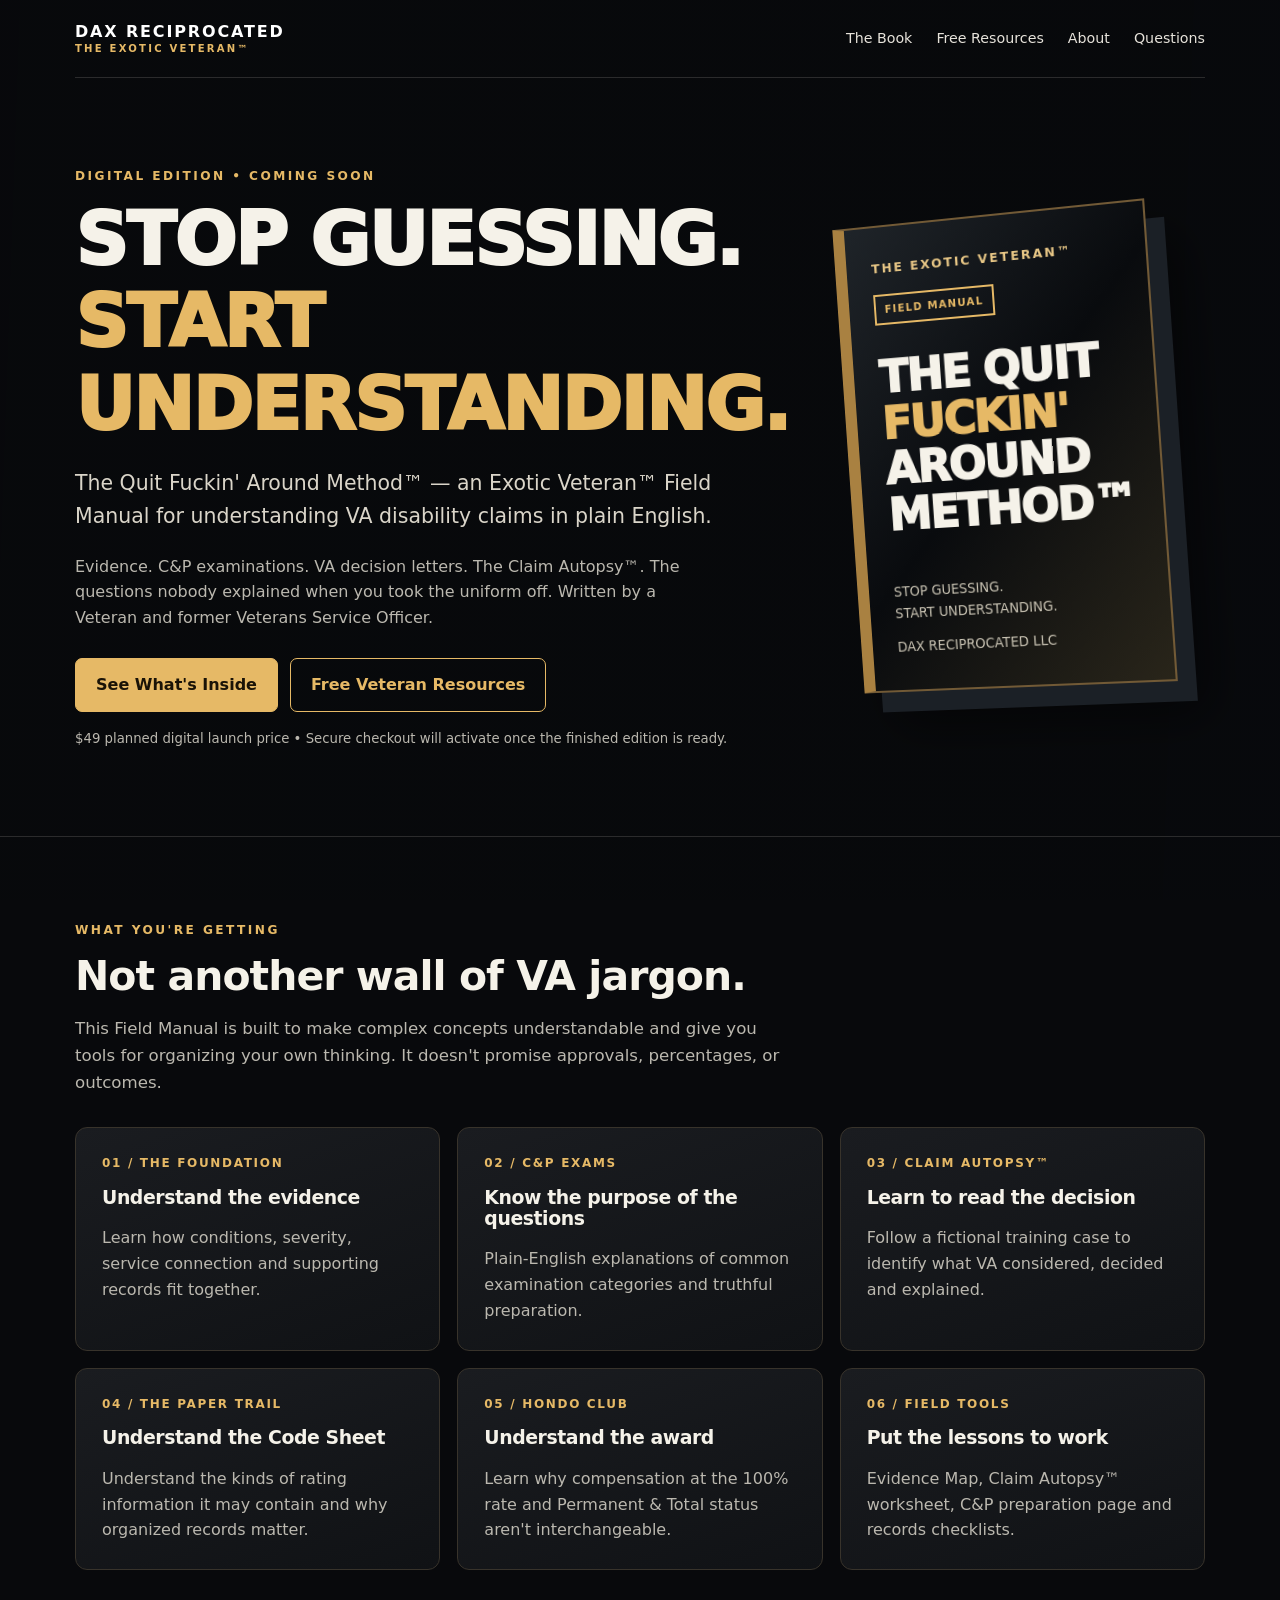
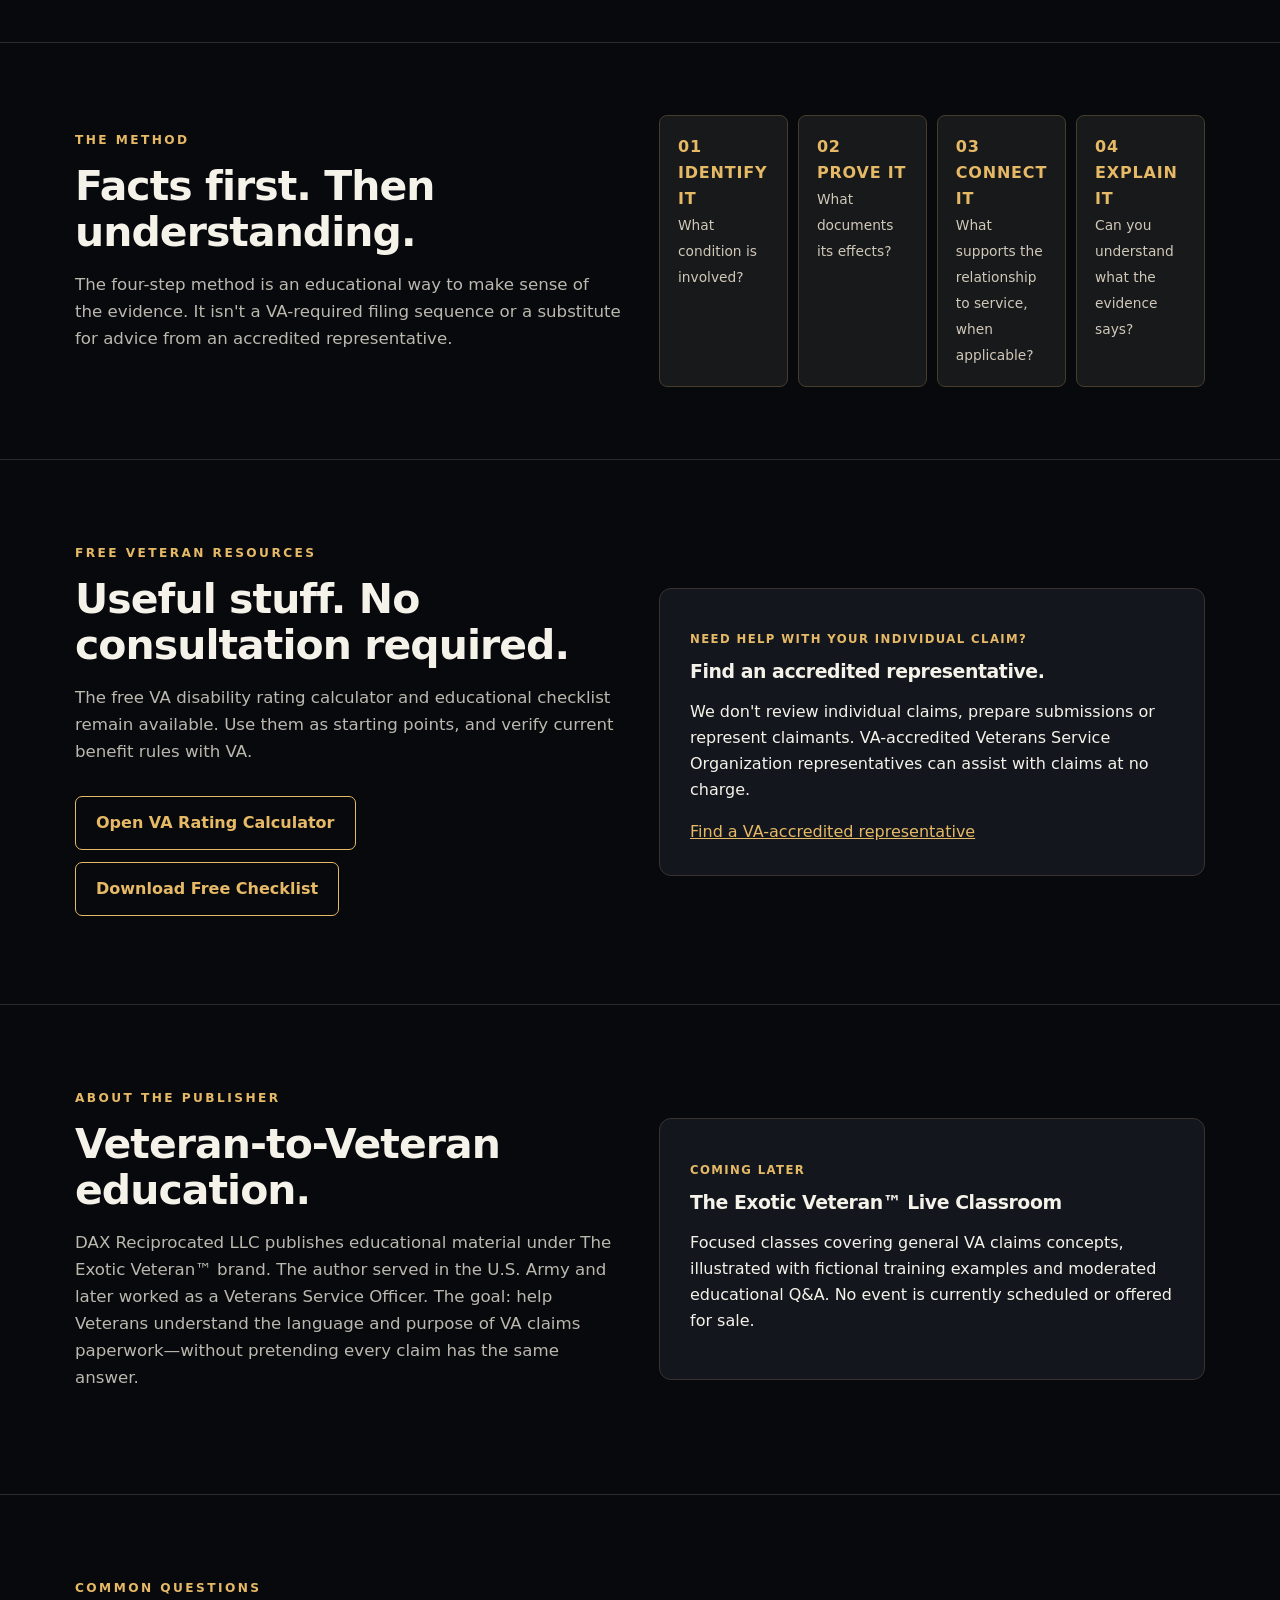
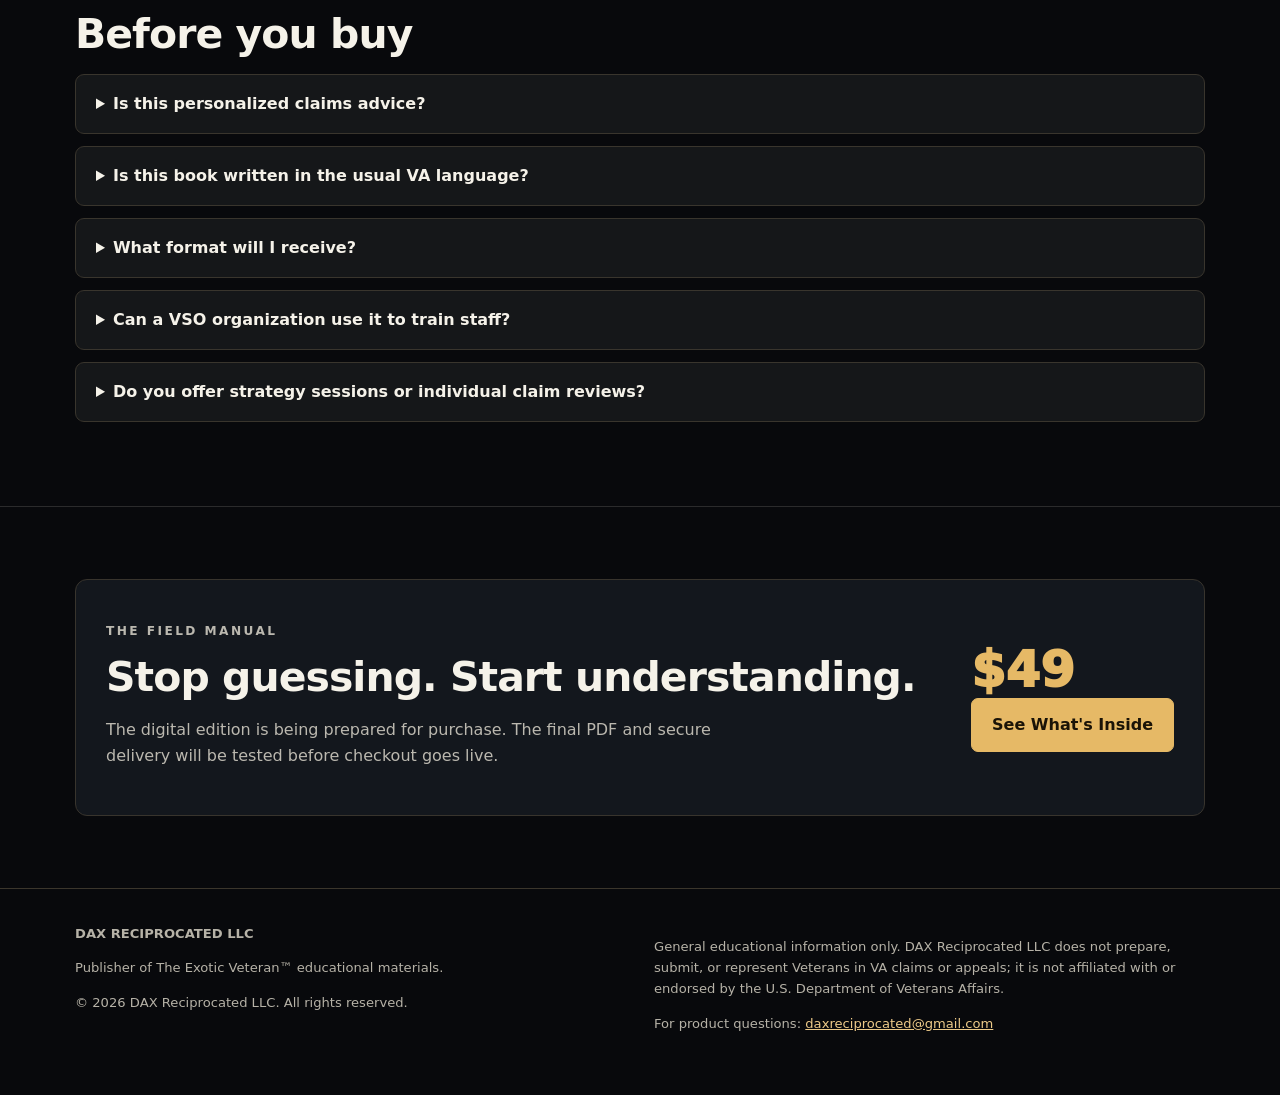
==== commit cdcd73c4: "Update index.html" ====
--- a/index.html
+++ b/index.html
@@ -1,716 +1,918 @@
+
 <!DOCTYPE html>
 <html lang="en">
 <head>
-<meta charset="UTF-8" />
-<meta name="viewport" content="width=device-width, initial-scale=1.0" />
-<title>DAX Reciprocated | Help for Veterans Denied, Underrated, or Confused by the VA</title>
-<link rel="preconnect" href="https://fonts.googleapis.com">
-<link rel="preconnect" href="https://fonts.gstatic.com" crossorigin>
-<link href="https://fonts.googleapis.com/css2?family=Libre+Baskerville:wght@700&family=Inter:wght@400;500;600;700;800&display=swap" rel="stylesheet">
-
-<style>
-:root {
-    --bg: #08111d;
-    --bg-soft: #101a2b;
-    --panel: rgba(255,255,255,0.08);
-    --panel-2: rgba(255,255,255,0.06);
-    --text: #f8fafc;
-    --muted: #cbd5e1;
-    --muted-2: #94a3b8;
-    --dark: #172033;
-    --white: #ffffff;
-    --primary: #c7363c;
-    --primary-hover: #aa252b;
-    --gold: #d8b45a;
-    --line: rgba(255,255,255,0.12);
-    --radius: 20px;
-    --shadow: 0 18px 45px rgba(0, 0, 0, 0.28);
-    --max: 1120px;
-}
-
-* {
-    box-sizing: border-box;
-}
-
-html {
-    scroll-behavior: smooth;
-}
-
-body {
-    margin: 0;
-    font-family: "Inter", Arial, sans-serif;
-    color: var(--text);
-    background:
-        linear-gradient(rgba(6, 11, 19, 0.90), rgba(6, 11, 19, 0.94)),
-        url('IMG_1109.png') center/cover no-repeat fixed;
-    line-height: 1.6;
-}
-
-a {
-    color: inherit;
-}
-
-.container {
-    width: min(92%, var(--max));
-    margin: 0 auto;
-}
-
-.hero {
-    padding: 42px 0 72px;
-}
-
-.topbar {
-    display: flex;
-    justify-content: space-between;
-    align-items: center;
-    gap: 20px;
-    margin-bottom: 42px;
-}
-
-.brand {
-    font-size: 0.95rem;
-    font-weight: 800;
-    text-transform: uppercase;
-    letter-spacing: 0.08em;
-}
-
-.topbar-note {
-    color: var(--muted);
-    font-size: 0.95rem;
-    text-align: right;
-}
-
-.hero-grid {
-    display: grid;
-    grid-template-columns: 1.15fr 0.85fr;
-    gap: 30px;
-    align-items: center;
-}
-
-.badge {
-    display: inline-flex;
-    align-items: center;
-    gap: 10px;
-    padding: 8px 14px;
-    border-radius: 999px;
-    background: rgba(216, 180, 90, 0.14);
-    color: #f4d88e;
-    font-size: 0.82rem;
-    font-weight: 800;
-    letter-spacing: 0.04em;
-    text-transform: uppercase;
-    margin-bottom: 18px;
-}
-
-h1 {
-    margin: 0 0 18px;
-    font-family: "Libre Baskerville", serif;
-    font-size: clamp(2.5rem, 5vw, 4.8rem);
-    line-height: 1.06;
-    letter-spacing: -0.03em;
-}
-
-.hero p {
-    margin: 0 0 16px;
-    max-width: 700px;
-    color: var(--muted);
-    font-size: 1.08rem;
-}
-
-.cta-row {
-    display: flex;
-    flex-wrap: wrap;
-    gap: 14px;
-    margin-top: 28px;
-}
-
-.btn {
-    display: inline-flex;
-    align-items: center;
-    justify-content: center;
-    min-height: 50px;
-    padding: 14px 24px;
-    border-radius: 14px;
-    text-decoration: none;
-    font-weight: 800;
-    transition: 0.2s ease;
-}
-
-.btn-primary {
-    background: var(--primary);
-    color: var(--white);
-    box-shadow: var(--shadow);
-}
-
-.btn-primary:hover {
-    background: var(--primary-hover);
-    transform: translateY(-1px);
-}
-
-.btn-secondary {
-    background: transparent;
-    border: 1px solid var(--line);
-    color: var(--white);
-}
-
-.btn-secondary:hover {
-    background: rgba(255,255,255,0.06);
-}
-
-.hero-card {
-    background: var(--panel);
-    border: 1px solid var(--line);
-    border-radius: var(--radius);
-    padding: 28px;
-    box-shadow: var(--shadow);
-}
-
-.hero-card h3 {
-    margin-top: 0;
-    margin-bottom: 16px;
-    font-size: 1.1rem;
-}
-
-.checklist {
-    list-style: none;
-    padding: 0;
-    margin: 0 0 18px;
-}
-
-.checklist li {
-    margin-bottom: 12px;
-    color: var(--muted);
-    padding-left: 24px;
-    position: relative;
-}
-
-.checklist li::before {
-    content: "•";
-    position: absolute;
-    left: 6px;
-    color: var(--gold);
-    font-weight: bold;
-}
-
-.note {
-    padding-top: 14px;
-    border-top: 1px solid var(--line);
-    color: #eef2f7;
-    font-size: 0.95rem;
-}
-
-section {
-    padding: 28px 0;
-}
-
-.panel {
-    background: rgba(10,16,28,0.74);
-    border: 1px solid var(--line);
-    border-radius: 24px;
-    padding: 42px;
-    box-shadow: var(--shadow);
-}
-
-.section-title {
-    max-width: 760px;
-    margin-bottom: 24px;
-}
-
-.section-title h2 {
-    margin: 0 0 10px;
-    font-family: "Libre Baskerville", serif;
-    font-size: clamp(1.9rem, 3vw, 3rem);
-    line-height: 1.15;
-}
-
-.section-title p {
-    margin: 0;
-    color: var(--muted);
-}
-
-.problem-grid,
-.faq-grid,
-.resource-grid {
-    display: grid;
-    gap: 18px;
-}
-
-.problem-grid {
-    grid-template-columns: repeat(3, 1fr);
-}
-
-.problem-card,
-.info-card,
-.faq-item {
-    background: var(--panel-2);
-    border: 1px solid var(--line);
-    border-radius: 18px;
-    padding: 22px;
-}
-
-.problem-card h3,
-.info-card h3,
-.faq-item h3 {
-    margin-top: 0;
-    margin-bottom: 10px;
-    font-size: 1.08rem;
-}
-
-.problem-card p,
-.info-card p,
-.faq-item p,
-.info-card li {
-    color: var(--muted);
-}
-
-.content-grid {
-    display: grid;
-    grid-template-columns: 1.05fr 0.95fr;
-    gap: 24px;
-    align-items: start;
-}
-
-.offer-card {
-    background: #ffffff;
-    color: var(--dark);
-    border-radius: 22px;
-    padding: 30px;
-    box-shadow: var(--shadow);
-}
-
-.offer-tag {
-    display: inline-block;
-    margin-bottom: 14px;
-    padding: 7px 12px;
-    border-radius: 999px;
-    background: rgba(199, 54, 60, 0.10);
-    color: #9f1d22;
-    font-size: 0.78rem;
-    font-weight: 800;
-    text-transform: uppercase;
-    letter-spacing: 0.05em;
-}
-
-.offer-card h3 {
-    margin: 0 0 10px;
-    font-size: 1.3rem;
-}
-
-.offer-subtitle {
-    font-weight: 700;
-    color: #334155;
-    margin-bottom: 18px;
-}
-
-.offer-card ul {
-    padding-left: 18px;
-    margin-bottom: 18px;
-}
-
-.offer-card li {
-    margin-bottom: 10px;
-    color: #334155;
-}
-
-.offer-card p {
-    color: #334155;
-}
-
-.split-cards {
-    display: grid;
-    gap: 20px;
-}
-
-.quote-box {
-    background: #ffffff;
-    color: var(--dark);
-    border-radius: 22px;
-    padding: 28px;
-    box-shadow: var(--shadow);
-}
-
-.quote {
-    font-size: 1.08rem;
-    line-height: 1.7;
-    margin-bottom: 12px;
-}
-
-.quote-source {
-    color: #475569;
-    font-weight: 700;
-}
-
-.resource-link {
-    display: block;
-    text-decoration: none;
-    background: var(--panel-2);
-    border: 1px solid var(--line);
-    border-radius: 16px;
-    padding: 18px 20px;
-    font-weight: 700;
-}
-
-.resource-link:hover {
-    background: rgba(255,255,255,0.10);
-}
-
-.final-cta {
-    text-align: center;
-}
-
-.final-cta p {
-    max-width: 720px;
-    margin: 0 auto 18px;
-    color: var(--muted);
-}
-
-.disclaimer {
-    margin-top: 24px;
-    font-size: 0.92rem;
-    color: var(--muted);
-}
-
-footer {
-    padding: 18px 0 38px;
-}
-
-.footer-box {
-    border-top: 1px solid var(--line);
-    padding-top: 20px;
-    color: var(--muted);
-    font-size: 0.92rem;
-}
-
-.mobile-sticky {
-    display: none;
-}
-
-@media (max-width: 960px) {
-    .hero-grid,
-    .content-grid,
-    .problem-grid {
+  <meta charset="UTF-8">
+  <meta name="viewport" content="width=device-width, initial-scale=1">
+  <meta name="theme-color" content="#080a0c">
+  <meta name="description" content="The Exotic Veteran™ Field Manual by DAX Reciprocated LLC. Plain-English VA disability claims education, Claim Autopsy™ training and practical worksheets.">
+  <meta property="og:type" content="website">
+  <meta property="og:title" content="The Exotic Veteran™ Field Manual | Stop Guessing. Start Understanding.">
+  <meta property="og:description" content="Veteran-to-Veteran VA disability education. Learn the language of evidence, examinations and VA decision letters.">
+  <meta property="og:url" content="https://daxreciprocated.com/">
+
+  <title>The Exotic Veteran™ Field Manual | DAX Reciprocated</title>
+
+  <style>
+    :root {
+      color-scheme: dark;
+      --bg: #08090c;
+      --panel: #13171d;
+      --text: #f5f2e9;
+      --muted: #bbb8af;
+      --accent: #e6b966;
+      --line: #38342d;
+      --max: 1130px;
+    }
+
+    * { box-sizing: border-box; }
+
+    html { scroll-behavior: smooth; }
+
+    body {
+      margin: 0;
+      background: var(--bg);
+      color: var(--text);
+      font-family: system-ui, -apple-system, "Segoe UI", Roboto, Arial, sans-serif;
+      line-height: 1.62;
+    }
+
+    body::before {
+      content: "";
+      position: fixed;
+      inset: 0;
+      pointer-events: none;
+      background:
+        linear-gradient(92deg, rgba(8,9,12,.97), rgba(8,9,12,.90)),
+        url("IMG_1109.png") center / cover;
+      opacity: .46;
+      z-index: -1;
+    }
+
+    a { color: var(--accent); }
+
+    a:focus-visible {
+      outline: 3px solid #ffd98b;
+      outline-offset: 3px;
+    }
+
+    .wrap {
+      width: min(var(--max), calc(100% - 36px));
+      margin: auto;
+    }
+
+    .nav {
+      display: flex;
+      align-items: center;
+      justify-content: space-between;
+      gap: 20px;
+      min-height: 78px;
+      border-bottom: 1px solid #2b2b2c;
+    }
+
+    .brand {
+      font-weight: 900;
+      font-size: 1rem;
+      letter-spacing: .115em;
+      text-decoration: none;
+      color: white;
+      line-height: 1.3;
+    }
+
+    .brand small {
+      display: block;
+      font-weight: 600;
+      color: var(--accent);
+      font-size: .63rem;
+      letter-spacing: .22em;
+    }
+
+    .nav-links {
+      display: flex;
+      gap: 24px;
+      flex-wrap: wrap;
+    }
+
+    .nav-links a {
+      font-size: .89rem;
+      text-decoration: none;
+      color: #e6e2da;
+    }
+
+    .nav-links a:hover { text-decoration: underline; }
+
+    .hero {
+      display: grid;
+      grid-template-columns: 1.13fr .87fr;
+      gap: 42px;
+      align-items: center;
+      padding: 77px 0 73px;
+    }
+
+    .eyebrow {
+      letter-spacing: .2em;
+      font-size: .76rem;
+      font-weight: 800;
+      color: var(--accent);
+      text-transform: uppercase;
+    }
+
+    h1, h2, h3 {
+      line-height: 1.13;
+      letter-spacing: -.023em;
+      margin: 0 0 17px;
+    }
+
+    h1 {
+      font-size: clamp(2.6rem, 5.7vw, 5rem);
+      font-weight: 950;
+    }
+
+    h2 { font-size: clamp(1.9rem, 3.2vw, 2.95rem); }
+
+    h3 { font-size: 1.18rem; }
+
+    .hero h1 span { color: var(--accent); }
+
+    .subtitle {
+      font-size: clamp(1.05rem, 1.7vw, 1.28rem);
+      max-width: 670px;
+      color: #dad5c9;
+    }
+
+    .supporting {
+      color: var(--muted);
+      max-width: 630px;
+    }
+
+    .actions {
+      display: flex;
+      flex-wrap: wrap;
+      gap: 12px;
+      margin: 27px 0 16px;
+    }
+
+    .button {
+      display: inline-flex;
+      align-items: center;
+      justify-content: center;
+      text-align: center;
+      gap: 8px;
+      padding: 13px 20px;
+      min-height: 50px;
+      border-radius: 7px;
+      border: 1px solid var(--accent);
+      background: var(--accent);
+      color: #1a1307;
+      font-weight: 800;
+      text-decoration: none;
+      transition: transform .16s, background .16s;
+    }
+
+    .button:hover {
+      transform: translateY(-2px);
+      background: #f5ca7a;
+      color: #15100a;
+    }
+
+    .button.secondary {
+      background: transparent;
+      color: var(--accent);
+    }
+
+    .button.secondary:hover { background: #241e13; }
+
+    .note {
+      font-size: .83rem;
+      color: var(--muted);
+    }
+
+    .book-scene {
+      display: flex;
+      justify-content: center;
+      padding: 10px 12px 25px;
+      perspective: 1200px;
+    }
+
+    .book {
+      width: min(360px, 100%);
+      min-height: 474px;
+      box-shadow:
+        18px 20px 0 #1b2026,
+        30px 35px 50px #0008;
+      transform: rotate(-4deg) rotateY(-9deg);
+      background: linear-gradient(130deg, #1f2429, #090b0e 48%, #29251a);
+      border: 2px solid #725a36;
+      border-left: 12px solid #a98141;
+      padding: 32px 26px;
+      display: flex;
+      flex-direction: column;
+      justify-content: space-between;
+      position: relative;
+      overflow: hidden;
+    }
+
+    .book .series {
+      font-size: .79rem;
+      letter-spacing: .16em;
+      color: #e8c786;
+      font-weight: 800;
+    }
+
+    .book .large {
+      font-size: clamp(2rem, 4vw, 2.8rem);
+      line-height: 1.04;
+      font-weight: 950;
+      text-transform: uppercase;
+      letter-spacing: -.04em;
+    }
+
+    .book .large em {
+      color: var(--accent);
+      font-style: normal;
+    }
+
+    .book .tiny {
+      font-size: .83rem;
+      color: #cbc5b5;
+    }
+
+    .seal {
+      display: inline-block;
+      border: 2px solid var(--accent);
+      color: var(--accent);
+      padding: 5px 9px;
+      font-size: .65rem;
+      font-weight: 900;
+      letter-spacing: .12em;
+      max-width: fit-content;
+    }
+
+    section {
+      padding: 72px 0;
+      border-top: 1px solid #2b2b2c;
+    }
+
+    .section-lead {
+      max-width: 710px;
+      color: var(--muted);
+      font-size: 1.04rem;
+      margin: 0 0 30px;
+    }
+
+    .grid {
+      display: grid;
+      grid-template-columns: repeat(3, 1fr);
+      gap: 17px;
+    }
+
+    .card {
+      background: linear-gradient(160deg, #1a1c20, #101215);
+      border: 1px solid #38332b;
+      padding: 26px;
+      border-radius: 12px;
+    }
+
+    .card .n {
+      color: var(--accent);
+      font-size: .75rem;
+      letter-spacing: .14em;
+      font-weight: 900;
+      margin-bottom: 13px;
+    }
+
+    .card p {
+      color: var(--muted);
+      margin: 0;
+    }
+
+    .feature {
+      display: grid;
+      grid-template-columns: 1fr 1fr;
+      gap: 38px;
+      align-items: center;
+    }
+
+    .panel {
+      padding: 30px;
+      border-radius: 12px;
+      background: var(--panel);
+      border: 1px solid var(--line);
+    }
+
+    ul { padding-left: 22px; }
+    li { margin: 7px 0; }
+
+    .method {
+      display: grid;
+      grid-template-columns: repeat(4, 1fr);
+      gap: 10px;
+    }
+
+    .method div {
+      padding: 18px;
+      background: #18191a;
+      border: 1px solid #463d2d;
+      border-radius: 8px;
+    }
+
+    .method strong {
+      display: block;
+      color: var(--accent);
+      letter-spacing: .05em;
+    }
+
+    .method span {
+      font-size: .86rem;
+      color: #d0c9ba;
+    }
+
+    .faq details {
+      margin: 12px 0;
+      border: 1px solid #39352d;
+      border-radius: 9px;
+      padding: 16px 20px;
+      background: #151719;
+    }
+
+    .faq summary {
+      cursor: pointer;
+      font-weight: 800;
+    }
+
+    .faq p {
+      color: var(--muted);
+      margin: 12px 0 0;
+    }
+
+    .price {
+      font-size: 3.1rem;
+      font-weight: 950;
+      line-height: 1.1;
+      color: var(--accent);
+    }
+
+    .buy-panel {
+      display: grid;
+      grid-template-columns: 1fr auto;
+      gap: 30px;
+      align-items: center;
+    }
+
+    .buy-panel p {
+      max-width: 660px;
+      color: var(--muted);
+    }
+
+    footer {
+      border-top: 1px solid #3b362c;
+      padding: 34px 0 48px;
+      color: #b6b2a7;
+      font-size: .82rem;
+    }
+
+    .footer-cols {
+      display: grid;
+      grid-template-columns: 1fr 1fr;
+      gap: 28px;
+    }
+
+    .small-caps {
+      letter-spacing: .12em;
+      font-size: .73rem;
+      font-weight: 800;
+      color: var(--accent);
+      text-transform: uppercase;
+    }
+
+    footer a { color: #edca89; }
+
+    @media (max-width: 830px) {
+      .hero, .feature, .buy-panel {
         grid-template-columns: 1fr;
-    }
-
-    .topbar {
+      }
+
+      .hero { padding-top: 46px; }
+      .book-scene { order: -1; }
+      .book { min-height: 385px; width: 270px; }
+
+      .grid { grid-template-columns: 1fr 1fr; }
+      .method { grid-template-columns: 1fr 1fr; }
+
+      .nav {
+        align-items: flex-start;
+        padding: 17px 0;
         flex-direction: column;
-        align-items: flex-start;
-    }
-
-    .topbar-note {
-        text-align: left;
-    }
-}
-
-@media (max-width: 640px) {
-    .hero {
-        padding: 24px 0 62px;
-    }
-
-    .panel {
-        padding: 24px;
-        border-radius: 18px;
-    }
-
-    .hero-card,
-    .offer-card,
-    .quote-box,
-    .problem-card,
-    .info-card,
-    .faq-item {
-        padding: 20px;
-    }
-
-    .cta-row {
-        flex-direction: column;
-    }
-
-    .btn {
-        width: 100%;
-    }
-
-    .mobile-sticky {
-        display: block;
-        position: fixed;
-        left: 12px;
-        right: 12px;
-        bottom: 12px;
-        z-index: 999;
-    }
-
-    .mobile-sticky a {
-        width: 100%;
-        border-radius: 14px;
-        text-align: center;
-    }
-
-    body {
-        padding-bottom: 84px;
-    }
-}
-</style>
+        gap: 12px;
+      }
+
+      .nav-links { gap: 17px; }
+    }
+
+    @media (max-width: 540px) {
+      .grid, .footer-cols { grid-template-columns: 1fr; }
+      .hero { gap: 10px; }
+      .book-scene { display: none; }
+      section { padding: 55px 0; }
+      .panel { padding: 22px; }
+      .method div { padding: 13px; }
+    }
+
+    @media (prefers-reduced-motion: reduce) {
+      html { scroll-behavior: auto; }
+      .button { transition: none; }
+    }
+  </style>
 </head>
+
 <body>
 
-<section class="hero">
-    <div class="container">
-        <div class="topbar">
-            <div class="brand">DAX Reciprocated</div>
-            <div class="topbar-note">Educational consulting for Veterans who were denied, underrated, or left confused by the VA</div>
-        </div>
-
-        <div class="hero-grid">
-            <div>
-                <div class="badge">Former Veterans Service Officer</div>
-                <h1>Denied, underrated, or confused by your VA decision?</h1>
-                <p>
-                    You are not the only one. Many Veterans leave the VA process frustrated, unsure what went wrong, and unclear about what to do next.
-                </p>
-                <p>
-                    DAX Reciprocated helps Veterans better understand VA decision letters, rating criteria, documentation issues, and practical next steps through clear educational strategy sessions built on real experience.
-                </p>
-                <p>
-                    No percentage of backpay. No vague answers. Just straightforward education designed to help you understand your situation before your next move.
-                </p>
-
-                <div class="cta-row">
-                    <a href="https://book.stripe.com/dRm00iamk8qkeWb2R74Vy00" class="btn btn-primary" target="_blank" rel="noopener noreferrer">
-                        Book Strategy Session
-                    </a>
-                    <a href="#free-resources" class="btn btn-secondary">
-                        See Free Resources
-                    </a>
-                </div>
-                <p style="font-size: 0.9rem; color: #cbd5e1; margin-top: 10px;">
-                    By paying, you acknowledge and agree to the
-                    <a href="service-agreement.html">Service Agreement &amp; Disclaimer</a>.
-                </p>
+  <header class="wrap nav">
+    <a class="brand" href="#top">
+      DAX RECIPROCATED
+      <small>THE EXOTIC VETERAN™</small>
+    </a>
+
+    <nav class="nav-links" aria-label="Main navigation">
+      <a href="#inside">The Book</a>
+      <a href="#resources">Free Resources</a>
+      <a href="#about">About</a>
+      <a href="#faq">Questions</a>
+    </nav>
+  </header>
+
+  <main id="top">
+
+    <!-- HERO SECTION -->
+    <div class="wrap hero">
+      <div>
+        <p class="eyebrow" id="launch-status">
+          Digital Edition • Coming Soon
+        </p>
+
+        <h1>
+          STOP GUESSING.<br>
+          <span>START UNDERSTANDING.</span>
+        </h1>
+
+        <p class="subtitle">
+          The Quit Fuckin' Around Method™ — an Exotic Veteran™
+          Field Manual for understanding VA disability claims
+          in plain English.
+        </p>
+
+        <p class="supporting">
+          Evidence. C&P examinations. VA decision letters.
+          The Claim Autopsy™. The questions nobody explained
+          when you took the uniform off. Written by a Veteran
+          and former Veterans Service Officer.
+        </p>
+
+        <div class="actions">
+          <a class="button" id="primary-buy" data-buy href="#inside">
+            See What's Inside
+          </a>
+
+          <a class="button secondary" href="#resources">
+            Free Veteran Resources
+          </a>
+        </div>
+
+        <p class="note" id="availability-note">
+          $49 planned digital launch price • Secure checkout
+          will activate once the finished edition is ready.
+        </p>
+      </div>
+
+      <!-- ILLUSTRATED BOOK COVER -->
+      <div class="book-scene" aria-label="Illustrated Field Manual cover concept">
+        <div class="book">
+          <div>
+            <div class="series">THE EXOTIC VETERAN™</div>
+            <div class="seal" style="margin-top:16px">
+              FIELD MANUAL
             </div>
-
-            <div class="hero-card">
-                <h3>This session is for you if:</h3>
-                <ul class="checklist">
-                    <li>You were denied and do not fully understand why</li>
-                    <li>You believe your rating came in too low</li>
-                    <li>You received a VA decision letter that left you confused</li>
-                    <li>You are unsure what evidence or documentation matters most</li>
-                    <li>You want to understand your options before making your next move</li>
-                </ul>
-                <div class="note">
-                    Your strategy session fee is credited toward the extended flat-fee package if you decide to continue.
-                </div>
-            </div>
-        </div>
+          </div>
+
+          <div class="large">
+            THE QUIT<br>
+            <em>FUCKIN'</em><br>
+            AROUND<br>
+            METHOD™
+          </div>
+
+          <div>
+            <p class="tiny">
+              STOP GUESSING.<br>
+              START UNDERSTANDING.
+            </p>
+
+            <p class="tiny" style="margin-bottom:0">
+              DAX RECIPROCATED LLC
+            </p>
+          </div>
+        </div>
+      </div>
     </div>
-</section>
-
-<section>
-    <div class="container panel">
-        <div class="section-title">
-            <h2>What Veterans are dealing with</h2>
-            <p></p>
-        </div>
-
-        <div class="problem-grid">
-            <div class="problem-card">
-                <h3>Denied</h3>
-                <p>
-                    You submitted your claim, waited, and got a result that felt wrong or incomplete.
-                </p>
-            </div>
-            <div class="problem-card">
-                <h3>Underrated</h3>
-                <p>
-                    You got a rating, but it does not seem to reflect the severity of your conditions or limitations.
-                </p>
-            </div>
-            <div class="problem-card">
-                <h3>Confused</h3>
-                <p>
-                    You have paperwork, language, and decision letters in front of you, but no real clarity on what they mean.
-                </p>
-            </div>
-        </div>
+
+    <!-- BOOK FEATURES -->
+    <section id="inside">
+      <div class="wrap">
+        <p class="eyebrow">What you're getting</p>
+
+        <h2>Not another wall of VA jargon.</h2>
+
+        <p class="section-lead">
+          This Field Manual is built to make complex concepts
+          understandable and give you tools for organizing your
+          own thinking. It doesn't promise approvals, percentages,
+          or outcomes.
+        </p>
+
+        <div class="grid">
+
+          <div class="card">
+            <div class="n">01 / THE FOUNDATION</div>
+            <h3>Understand the evidence</h3>
+            <p>
+              Learn how conditions, severity, service connection
+              and supporting records fit together.
+            </p>
+          </div>
+
+          <div class="card">
+            <div class="n">02 / C&P EXAMS</div>
+            <h3>Know the purpose of the questions</h3>
+            <p>
+              Plain-English explanations of common examination
+              categories and truthful preparation.
+            </p>
+          </div>
+
+          <div class="card">
+            <div class="n">03 / CLAIM AUTOPSY™</div>
+            <h3>Learn to read the decision</h3>
+            <p>
+              Follow a fictional training case to identify what
+              VA considered, decided and explained.
+            </p>
+          </div>
+
+          <div class="card">
+            <div class="n">04 / THE PAPER TRAIL</div>
+            <h3>Understand the Code Sheet</h3>
+            <p>
+              Understand the kinds of rating information it may
+              contain and why organized records matter.
+            </p>
+          </div>
+
+          <div class="card">
+            <div class="n">05 / HONDO CLUB</div>
+            <h3>Understand the award</h3>
+            <p>
+              Learn why compensation at the 100% rate and
+              Permanent & Total status aren't interchangeable.
+            </p>
+          </div>
+
+          <div class="card">
+            <div class="n">06 / FIELD TOOLS</div>
+            <h3>Put the lessons to work</h3>
+            <p>
+              Evidence Map, Claim Autopsy™ worksheet,
+              C&P preparation page and records checklists.
+            </p>
+          </div>
+
+        </div>
+      </div>
+    </section>
+
+    <!-- FOUR-STEP METHOD -->
+    <section>
+      <div class="wrap feature">
+
+        <div>
+          <p class="eyebrow">The method</p>
+
+          <h2>Facts first. Then understanding.</h2>
+
+          <p class="section-lead">
+            The four-step method is an educational way to make
+            sense of the evidence. It isn't a VA-required filing
+            sequence or a substitute for advice from an
+            accredited representative.
+          </p>
+        </div>
+
+        <div class="method">
+          <div>
+            <strong>01 IDENTIFY IT</strong>
+            <span>What condition is involved?</span>
+          </div>
+
+          <div>
+            <strong>02 PROVE IT</strong>
+            <span>What documents its effects?</span>
+          </div>
+
+          <div>
+            <strong>03 CONNECT IT</strong>
+            <span>What supports the relationship to service,
+            when applicable?</span>
+          </div>
+
+          <div>
+            <strong>04 EXPLAIN IT</strong>
+            <span>Can you understand what the evidence says?</span>
+          </div>
+        </div>
+
+      </div>
+    </section>
+
+    <!-- FREE RESOURCES -->
+    <section id="resources">
+      <div class="wrap feature">
+
+        <div>
+          <p class="eyebrow">Free Veteran resources</p>
+
+          <h2>Useful stuff. No consultation required.</h2>
+
+          <p class="section-lead">
+            The free VA disability rating calculator and
+            educational checklist remain available. Use them
+            as starting points, and verify current benefit
+            rules with VA.
+          </p>
+
+          <div class="actions">
+            <a class="button secondary" href="calculator.html">
+              Open VA Rating Calculator
+            </a>
+
+            <a class="button secondary"
+               href="VA%20Benefits%204%20Step%20Check%20List.pdf">
+              Download Free Checklist
+            </a>
+          </div>
+        </div>
+
+        <div class="panel">
+          <p class="small-caps">
+            Need help with your individual claim?
+          </p>
+
+          <h3>Find an accredited representative.</h3>
+
+          <p>
+            We don't review individual claims, prepare submissions
+            or represent claimants. VA-accredited Veterans Service
+            Organization representatives can assist with claims
+            at no charge.
+          </p>
+
+          <a href="https://www.va.gov/get-help-from-accredited-representative/"
+             target="_blank"
+             rel="noopener noreferrer">
+            Find a VA-accredited representative
+          </a>
+        </div>
+
+      </div>
+    </section>
+
+    <!-- ABOUT THE PUBLISHER -->
+    <section id="about">
+      <div class="wrap feature">
+
+        <div>
+          <p class="eyebrow">About the publisher</p>
+
+          <h2>Veteran-to-Veteran education.</h2>
+
+          <p class="section-lead">
+            DAX Reciprocated LLC publishes educational material
+            under The Exotic Veteran™ brand. The author served
+            in the U.S. Army and later worked as a Veterans
+            Service Officer.
+
+            The goal: help Veterans understand the language and
+            purpose of VA claims paperwork—without pretending
+            every claim has the same answer.
+          </p>
+        </div>
+
+        <div class="panel">
+          <p class="small-caps">Coming later</p>
+
+          <h3>The Exotic Veteran™ Live Classroom</h3>
+
+          <p>
+            Focused classes covering general VA claims concepts,
+            illustrated with fictional training examples and
+            moderated educational Q&A.
+
+            No event is currently scheduled or offered for sale.
+          </p>
+        </div>
+
+      </div>
+    </section>
+
+    <!-- FAQ -->
+    <section id="faq">
+      <div class="wrap">
+
+        <p class="eyebrow">Common questions</p>
+        <h2>Before you buy</h2>
+
+        <div class="faq">
+
+          <details>
+            <summary>Is this personalized claims advice?</summary>
+            <p>
+              No. This is general educational material.
+              It isn't legal or medical advice, claim preparation,
+              filing, representation, or a guarantee of a
+              particular VA outcome.
+
+              For your own claim, seek a VA-accredited representative.
+            </p>
+          </details>
+
+          <details>
+            <summary>
+              Is this book written in the usual VA language?
+            </summary>
+            <p>
+              Not even close. This is a blunt, Veteran-to-Veteran
+              read. It includes profanity, real-world observations,
+              fictional training examples, and practical worksheets.
+            </p>
+          </details>
+
+          <details>
+            <summary>What format will I receive?</summary>
+            <p>
+              The planned launch product is a downloadable digital
+              Field Manual in PDF format.
+
+              Final product and download information will appear
+              when checkout opens.
+            </p>
+          </details>
+
+          <details>
+            <summary>
+              Can a VSO organization use it to train staff?
+            </summary>
+            <p>
+              Contact the publisher about future organizational
+              training licenses.
+
+              Purchasing a personal copy does not provide
+              classroom redistribution or reproduction rights.
+            </p>
+          </details>
+
+          <details>
+            <summary>
+              Do you offer strategy sessions or individual claim reviews?
+            </summary>
+            <p>
+              No. DAX Reciprocated is not accepting paid
+              claims-consulting clients.
+
+              Product-related questions can be sent to
+              <a href="mailto:daxreciprocated@gmail.com?subject=Field%20Manual%20product%20question">
+                daxreciprocated@gmail.com
+              </a>.
+
+              Please do not email personal medical records
+              or claim files.
+            </p>
+          </details>
+
+        </div>
+      </div>
+    </section>
+
+    <!-- PURCHASE SECTION -->
+    <section id="purchase">
+      <div class="wrap">
+
+        <div class="panel buy-panel">
+
+          <div>
+            <p class="eyebrow">The field manual</p>
+
+            <h2>
+              Stop guessing. Start understanding.
+            </h2>
+
+            <p id="purchase-note">
+              The digital edition is being prepared for purchase.
+              The final PDF and secure delivery will be tested
+              before checkout goes live.
+            </p>
+          </div>
+
+          <div>
+            <div class="price">$49</div>
+
+            <a id="bottom-buy"
+               class="button"
+               data-buy
+               href="#inside">
+              See What's Inside
+            </a>
+          </div>
+
+        </div>
+      </div>
+    </section>
+
+  </main>
+
+  <!-- FOOTER -->
+  <footer>
+    <div class="wrap footer-cols">
+
+      <div>
+        <strong>DAX RECIPROCATED LLC</strong>
+
+        <p>
+          Publisher of The Exotic Veteran™ educational materials.
+        </p>
+
+        <p>
+          © <span id="year"></span> DAX Reciprocated LLC.
+          All rights reserved.
+        </p>
+      </div>
+
+      <div>
+        <p>
+          General educational information only.
+
+          DAX Reciprocated LLC does not prepare, submit,
+          or represent Veterans in VA claims or appeals;
+          it is not affiliated with or endorsed by the
+          U.S. Department of Veterans Affairs.
+        </p>
+
+        <p>
+          For product questions:
+          <a href="mailto:daxreciprocated@gmail.com?subject=Field%20Manual%20product%20question">
+            daxreciprocated@gmail.com
+          </a>
+        </p>
+      </div>
+
     </div>
-</section>
-
-<section>
-    <div class="container panel">
-        <div class="section-title">
-            <h2>Start with clarity</h2>
-            <p></p>
-        </div>
-
-        <div class="content-grid">
-            <div class="offer-card">
-                <span class="offer-tag">Primary Offer</span>
-                <h3>Educational Strategy Session</h3>
-                <div class="offer-subtitle">The clearest first step for most Veterans</div>
-                <ul>
-                    <li>Educational walkthrough of your VA decision letter and rating issues</li>
-                    <li>Explanation of how the VA evaluates evidence and applies rating criteria</li>
-                    <li>Discussion of the mistakes or gaps that may be hurting your case</li>
-                    <li>Practical education on next-step options before moving forward</li>
-                    <li>Written summary of the educational topics discussed</li>
-                </ul>
-                <p>
-                    This session is built to give you clarity fast. If you decide you want continued support afterward, your initial fee is credited toward the extended flat-fee package.
-                </p>
-                <a href="https://book.stripe.com/dRm00iamk8qkeWb2R74Vy00" class="btn btn-primary" target="_blank" rel="noopener noreferrer">
-                    Book Strategy Session
-                </a>
-                <p style="font-size: 0.9rem; color: #64748b; margin-top: 8px;">
-                    By paying, you acknowledge and agree to the
-                    <a href="service-agreement.html">Service Agreement &amp; Disclaimer</a>.
-                </p>
-            </div>
-
-            <div class="split-cards">
-                <div class="info-card">
-                    <h3>Why I built this</h3>
-                    <p>
-                        I joined the Army in March of 2006 and served for eight years. After dealing with my own long VA disability process, I learned how confusing the system can be and how costly mistakes in documentation and process can become.
-                    </p>
-                    <p>
-                        Later, I became a volunteer Veterans Service Officer and helped hundreds of Veterans better understand and prepare their claims.
-                    </p>
-                </div>
-
-                <div class="info-card">
-                    <h3>Why the flat-fee model matters</h3>
-                    <p>
-                        Many Veterans are already frustrated enough without worrying about someone taking a percentage of their backpay. DAX Reciprocated uses a flat-fee educational model instead.
-                    </p>
-                </div>
-
-                <div class="info-card">
-                    <h3>If you need more support</h3>
-                    <p>
-                        Extended flat-fee education and strategy support is available for Veterans who need more than one session.
-                    </p>
-                    <a href="https://book.stripe.com/cNifZg3XW21W6pF8br4Vy01" class="btn btn-secondary" target="_blank" rel="noopener noreferrer" style="margin-top:8px;">
-                        Book Extended Support
-                    </a>
-                    <p style="font-size: 0.9rem; color: #64748b; margin-top: 8px;">
-                        By paying, you acknowledge and agree to the
-                        <a href="service-agreement.html">Service Agreement &amp; Disclaimer</a>.
-                    </p>
-                </div>
-            </div>
-        </div>
-    </div>
-</section>
-
-<section>
-    <div class="container panel">
-        <div class="section-title">
-            <h2>Veteran feedback</h2>
-            <p></p>
-        </div>
-
-        <div class="quote-box">
-            <div class="quote">
-                “Roberto helped me understand my VA decision and clarified what steps I could take next.”
-            </div>
-            <div class="quote-source">— U.S. Army Veteran</div>
-        </div>
-    </div>
-</section>
-
-<section id="free-resources">
-    <div class="container panel">
-        <div class="section-title">
-            <h2>Free resources if you are not ready to book yet</h2>
-            <p></p>
-        </div>
-
-        <div class="resource-grid">
-            <a class="resource-link" href="calculator.html" target="_blank" rel="noopener noreferrer">
-                Open the VA Disability Rating Calculator
-            </a>
-            <a class="resource-link" href="VA Benefits 4 Step Check List.pdf" target="_blank" rel="noopener noreferrer">
-                Download the Free VA Claim Approval Checklist
-            </a>
-        </div>
-    </div>
-</section>
-
-<section>
-    <div class="container panel">
-        <div class="section-title">
-            <h2>Frequently asked questions</h2>
-            <p></p>
-        </div>
-
-        <div class="faq-grid">
-            <div class="faq-item">
-                <h3>Do I have to share documents to book?</h3>
-                <p>
-                    No. Sharing documents or information is voluntary. You decide what you want to discuss during the educational consultation.
-                </p>
-            </div>
-
-            <div class="faq-item">
-                <h3>Do you take a percentage of my backpay?</h3>
-                <p>
-                    No. DAX Reciprocated uses a flat-fee educational model rather than a percentage-of-backpay model.
-                </p>
-            </div>
-
-            <div class="faq-item">
-                <h3>Are you my attorney, claims agent, or accredited representative?</h3>
-                <p>
-                    No. This is educational consulting only. It does not include legal representation or filing claims on your behalf.
-                </p>
-            </div>
-
-            <div class="faq-item">
-                <h3>What if I need more help after the first session?</h3>
-                <p>
-                    If you decide to continue, your initial strategy session fee is credited toward the extended flat-fee support package.
-                </p>
-            </div>
-        </div>
-    </div>
-</section>
-
-<section>
-    <div class="container panel final-cta">
-        <div class="section-title" style="margin-inline:auto;">
-            <h2>Book your strategy session</h2>
-            <p>
-                If you were denied, underrated, or left confused by the VA, this is the fastest way to get clear educational guidance on what may be going on and what to understand next.
-            </p>
-        </div>
-
-        <div class="cta-row" style="justify-content:center;">
-            <a href="https://book.stripe.com/dRm00iamk8qkeWb2R74Vy00" class="btn btn-primary" target="_blank" rel="noopener noreferrer">
-                Book Strategy Session
-            </a>
-        </div>
-
-        <p style="margin-top:20px;">
-            After booking, email your receipt to <strong>daxreciprocated@gmail.com</strong>
-        </p>
-
-        <p class="disclaimer">
-            DAX Reciprocated LLC provides educational consulting services only. I am a former Veterans Service Officer but I am not acting as an accredited representative, attorney, or claims agent. I do not prepare, submit, or represent veterans in VA claims or appeals. I am not affiliated with the U.S. Department of Veterans Affairs or any veterans service organization.
-        </p>
-    </div>
-</section>
-
-<footer>
-    <p>Copyright &copy; DAX Reciprocated LLC</p>
-    <p>
-        <a href="service-agreement.html">Service Agreement &amp; Disclaimer</a>
-    </p>
-</footer>
-
-<div class="mobile-sticky">
-    <a href="https://book.stripe.com/dRm00iamk8qkeWb2R74Vy00" class="btn btn-primary" target="_blank" rel="noopener noreferrer">
-        Book Strategy Session
-    </a>
-</div>
+  </footer>
+
+  <!-- PURCHASE LINK ACTIVATION -->
+  <script>
+
+    /*
+      IMPORTANT:
+
+      Leave CHECKOUT_URL empty until the final book is
+      uploaded and a real purchase/download test is complete.
+
+      Later, replace the empty quotes with your actual
+      Payhip checkout/product URL.
+    */
+
+    const CHECKOUT_URL = "";
+
+    document.getElementById("year").textContent =
+      new Date().getFullYear();
+
+    if (CHECKOUT_URL &&
+        /^https:\/\//.test(CHECKOUT_URL)) {
+
+      document.getElementById("launch-status").textContent =
+        "Available Now • Digital Edition";
+
+      document.getElementById("availability-note").textContent =
+        "One-time $49 digital purchase • Download details and policies shown at checkout.";
+
+      document.getElementById("purchase-note").textContent =
+        "Get the full digital Field Manual and practical worksheets. Your secure checkout handles payment and access to your download.";
+
+      document.querySelectorAll("[data-buy]").forEach(a => {
+        a.href = CHECKOUT_URL;
+        a.textContent = "Get the Field Manual — $49";
+        a.rel = "noopener noreferrer";
+      });
+    }
+
+  </script>
 
 </body>
 </html>
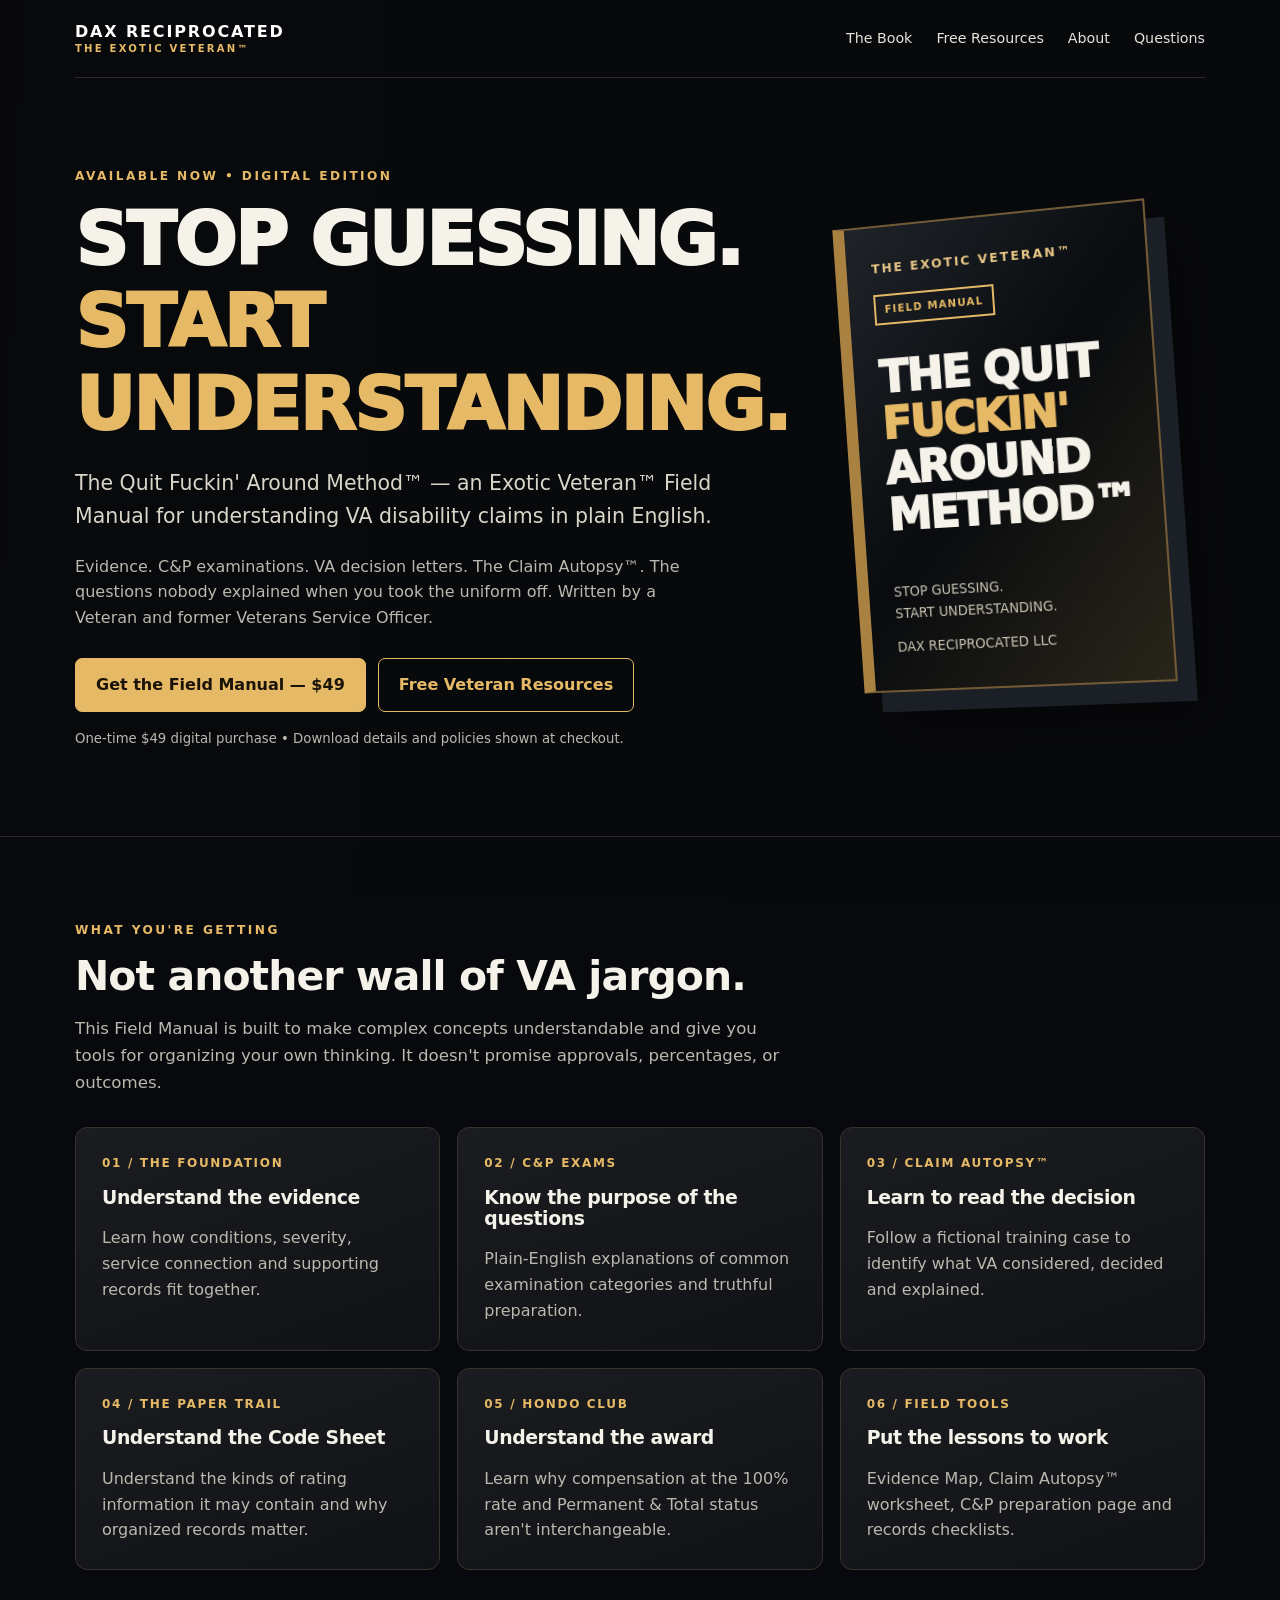
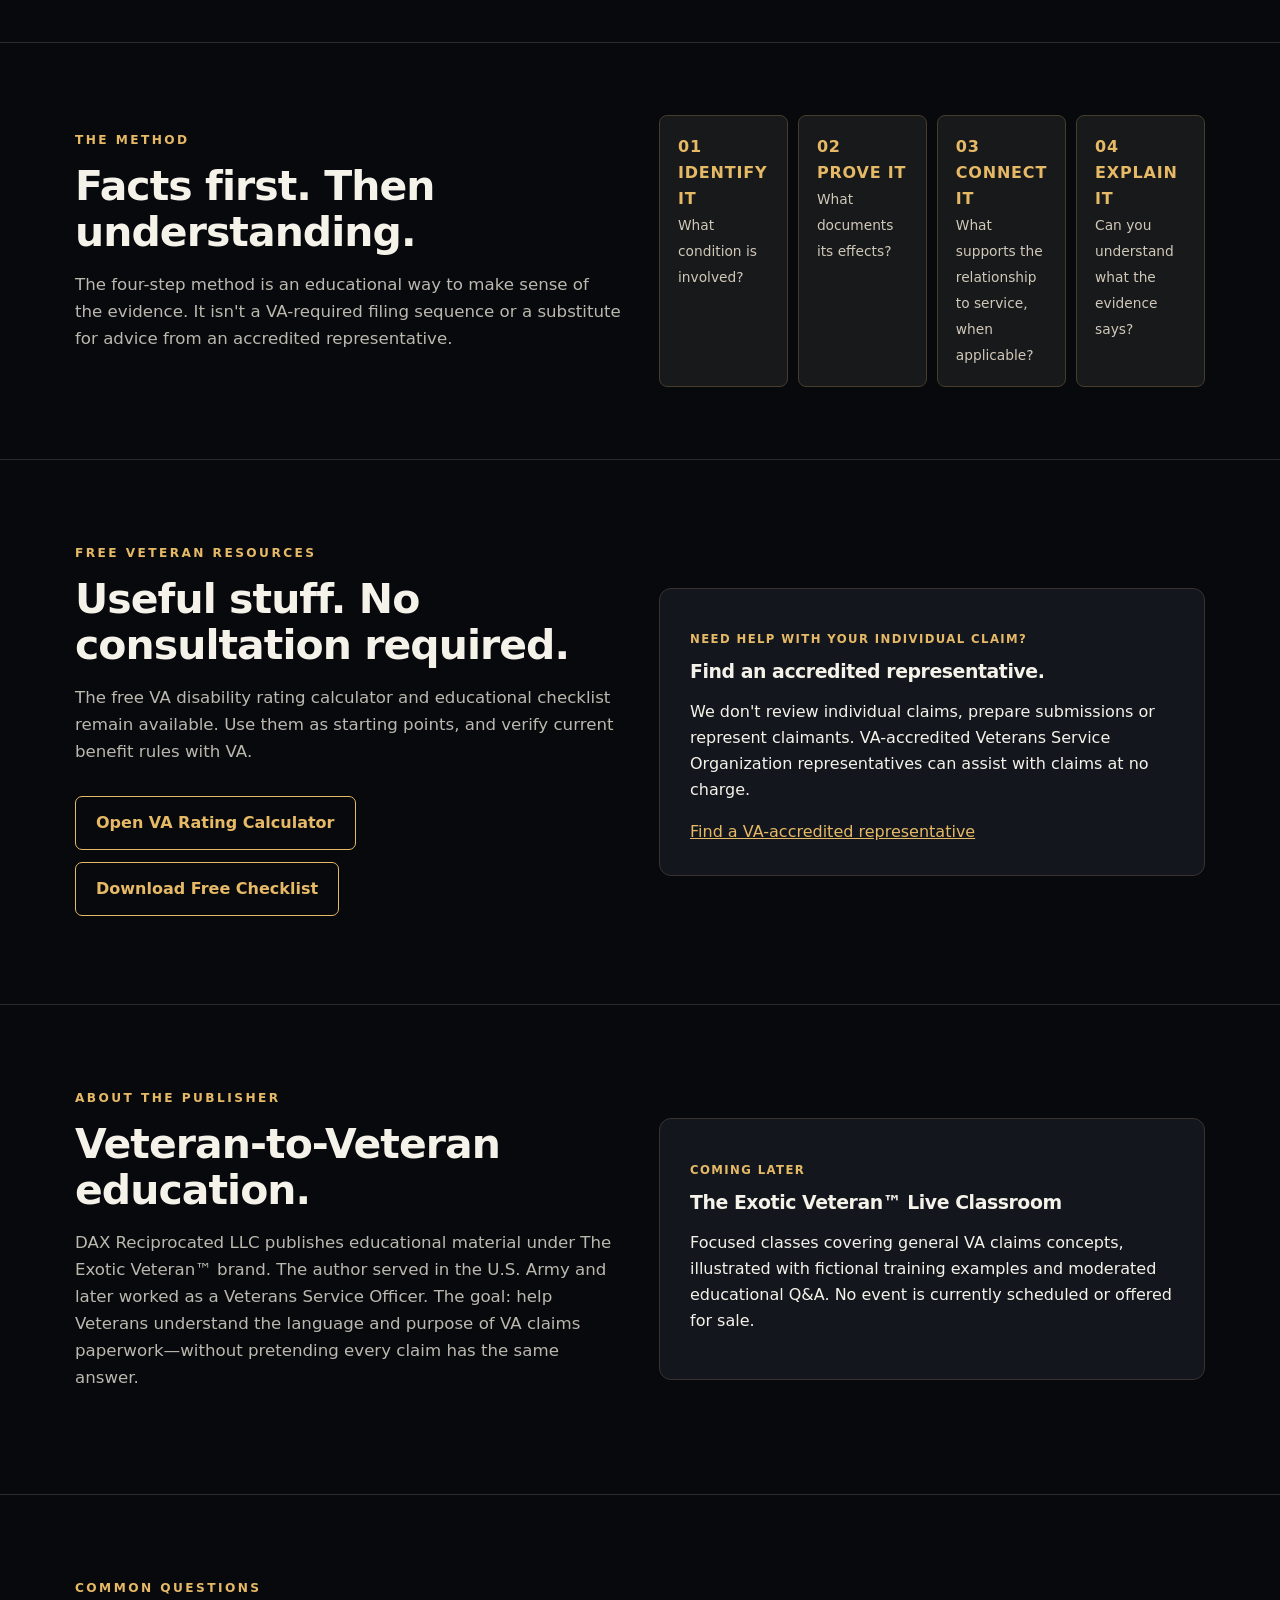
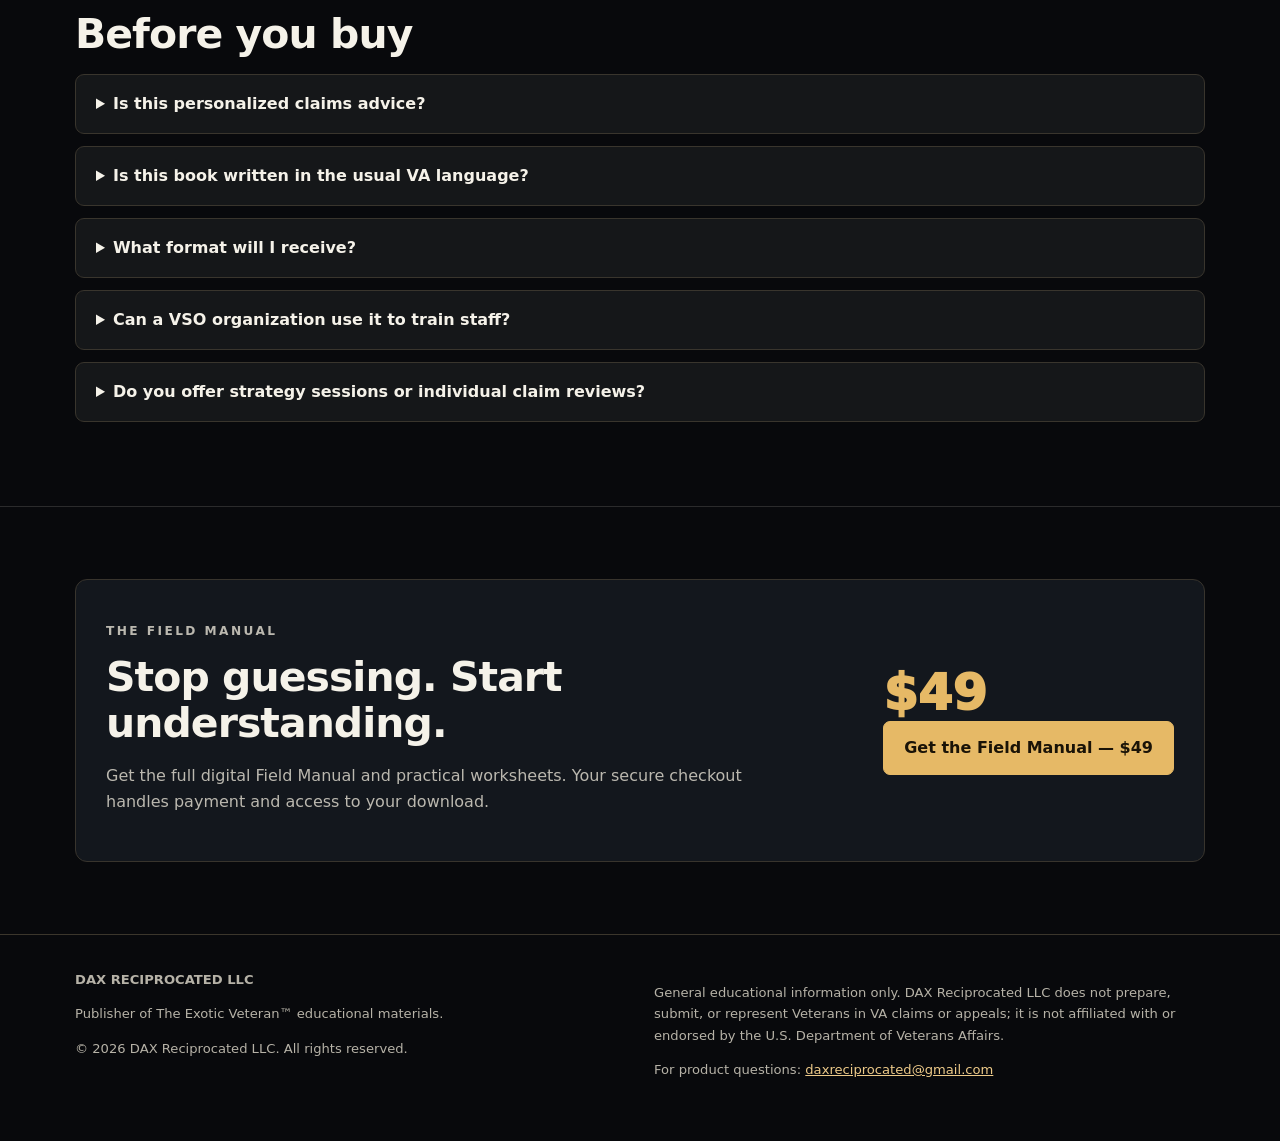
==== commit 2007a9dc: "Update index.html" ====
--- a/index.html
+++ b/index.html
@@ -888,7 +888,7 @@
       Payhip checkout/product URL.
     */
 
-    const CHECKOUT_URL = "";
+    const CHECKOUT_URL = "https://payhip.com/b/vZP72";
 
     document.getElementById("year").textContent =
       new Date().getFullYear();
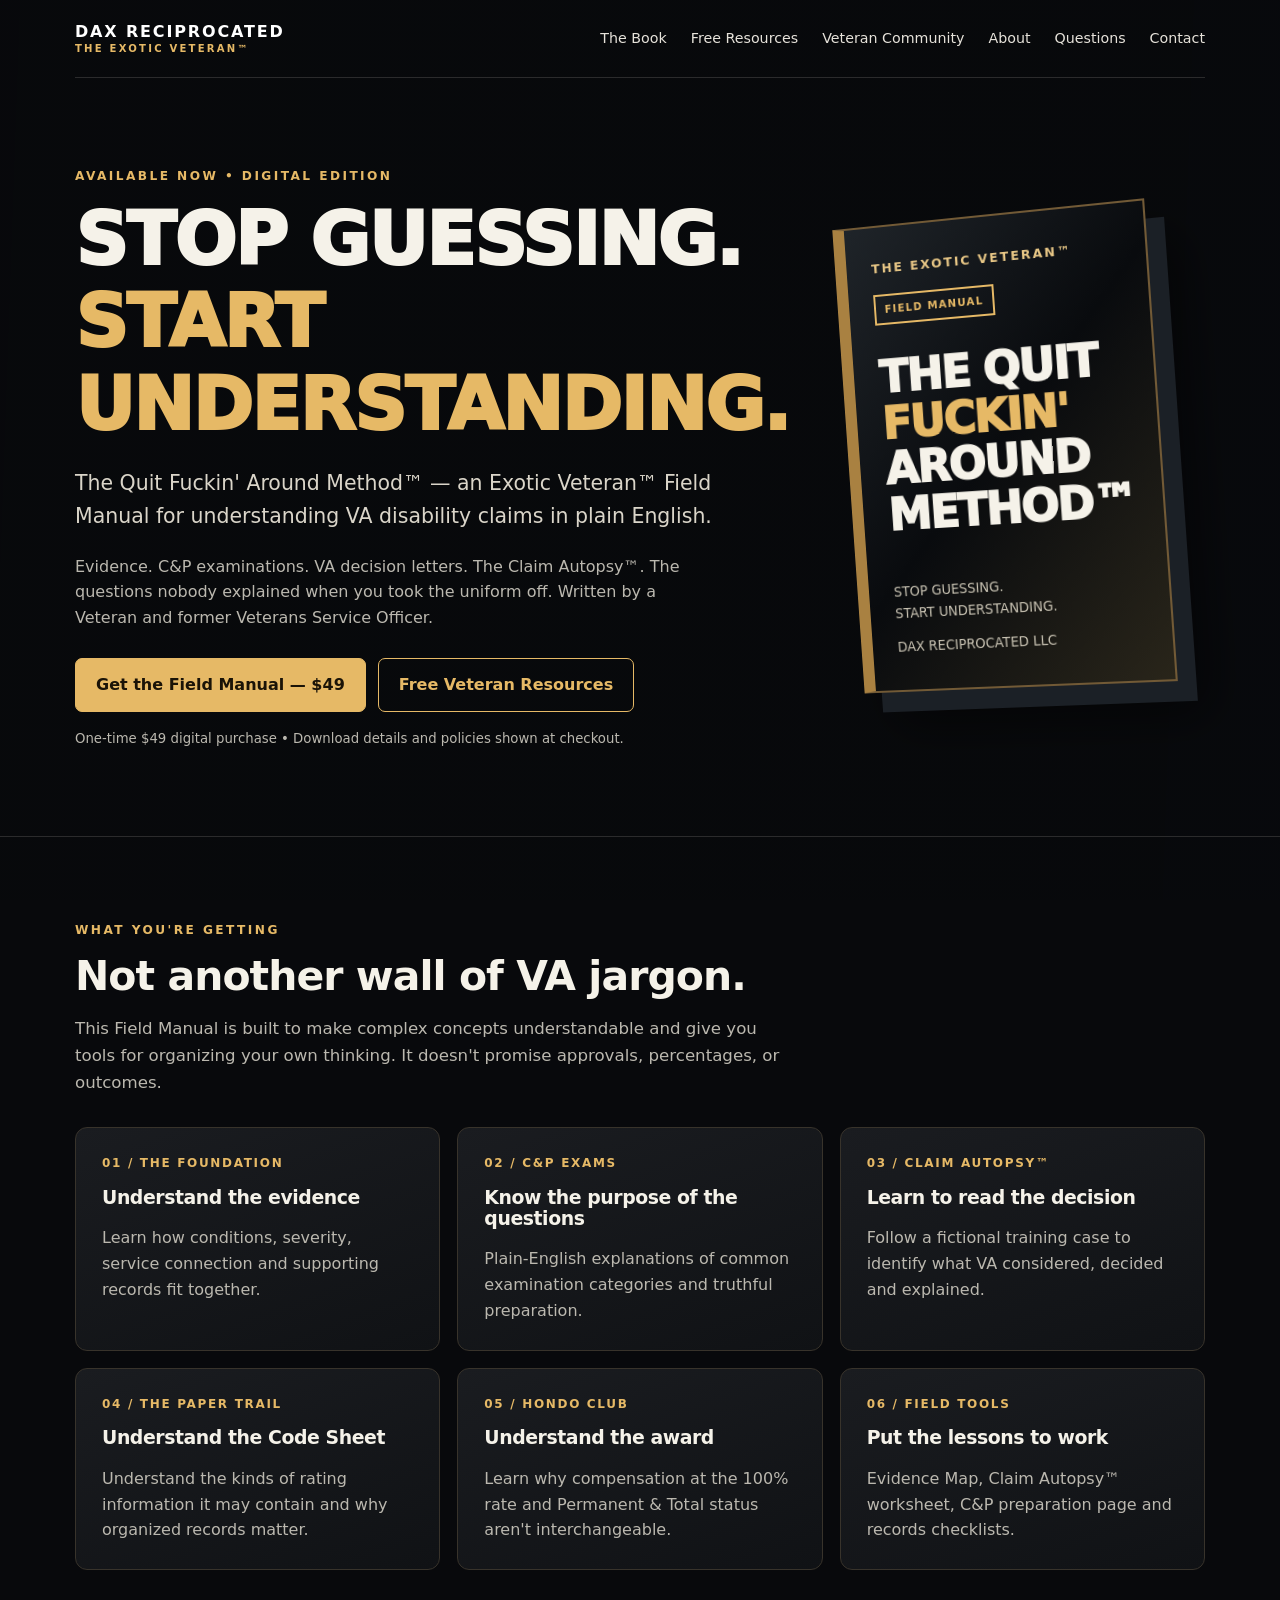
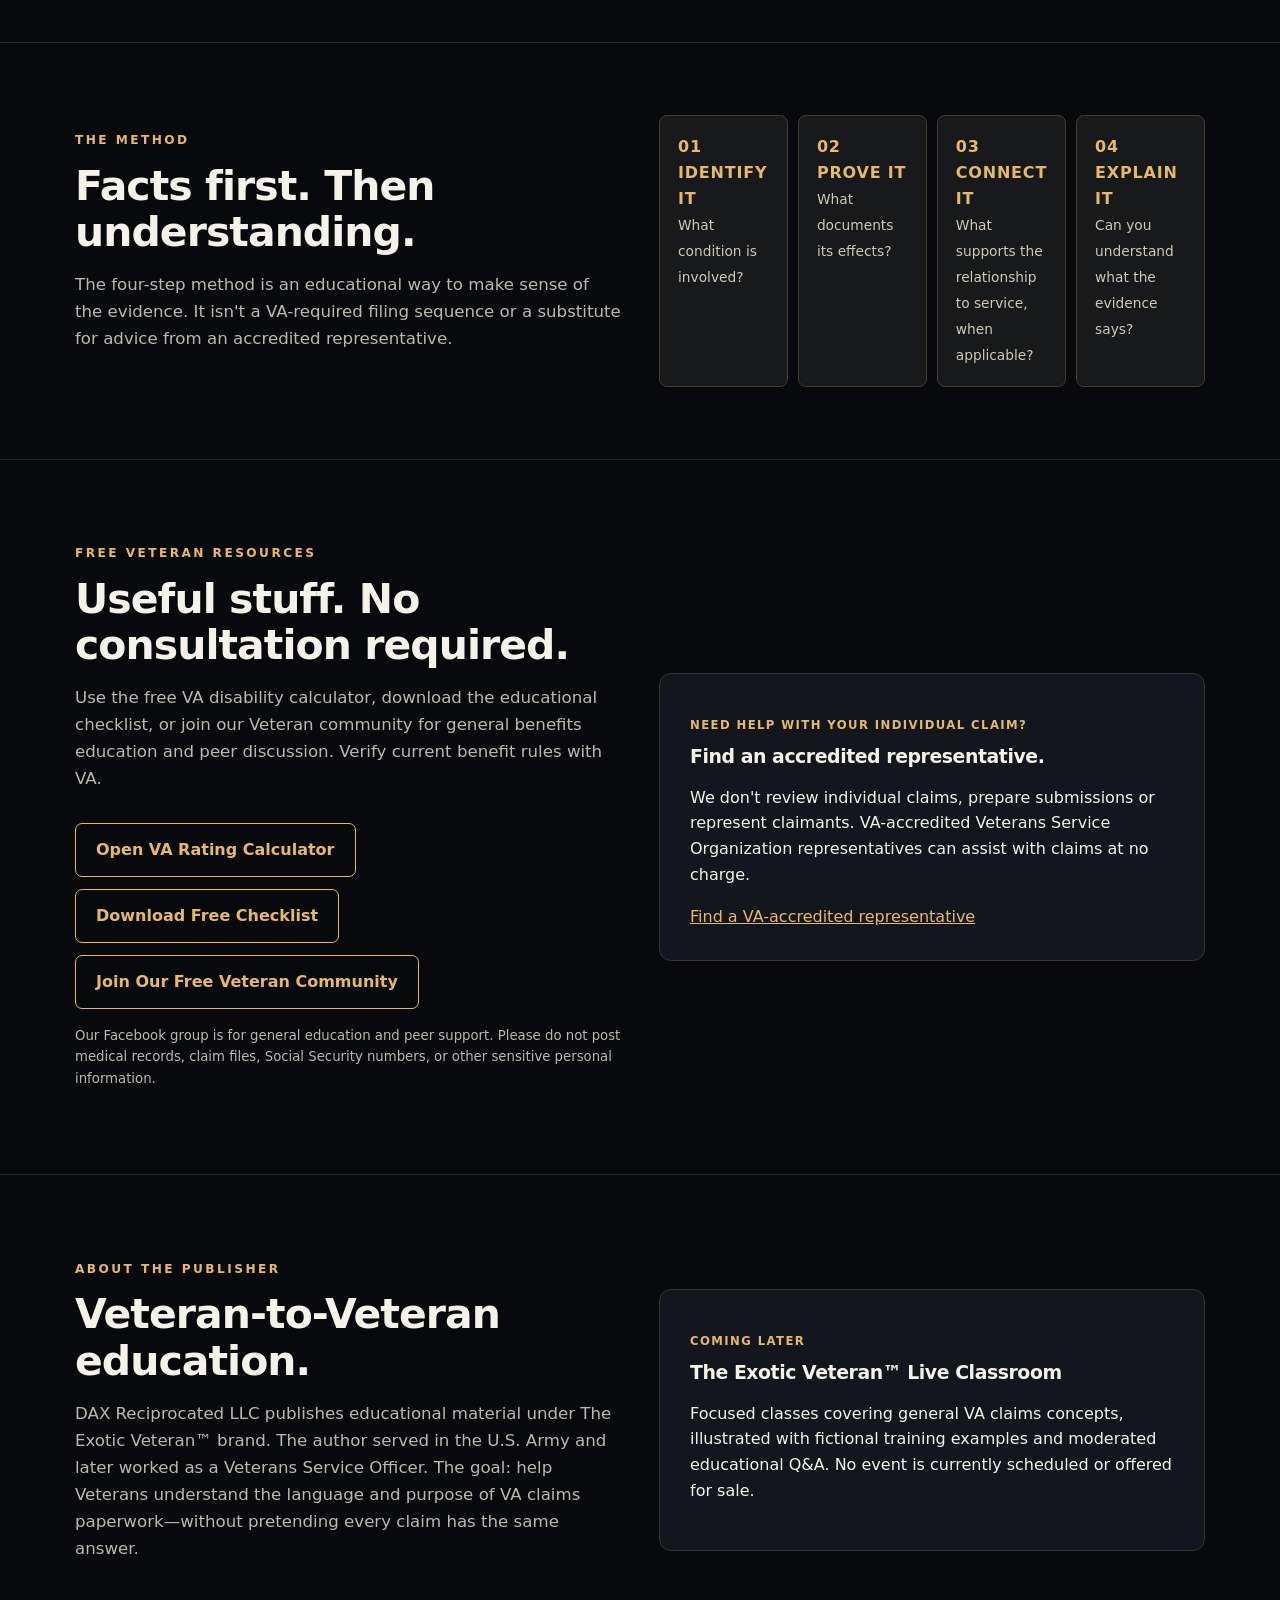
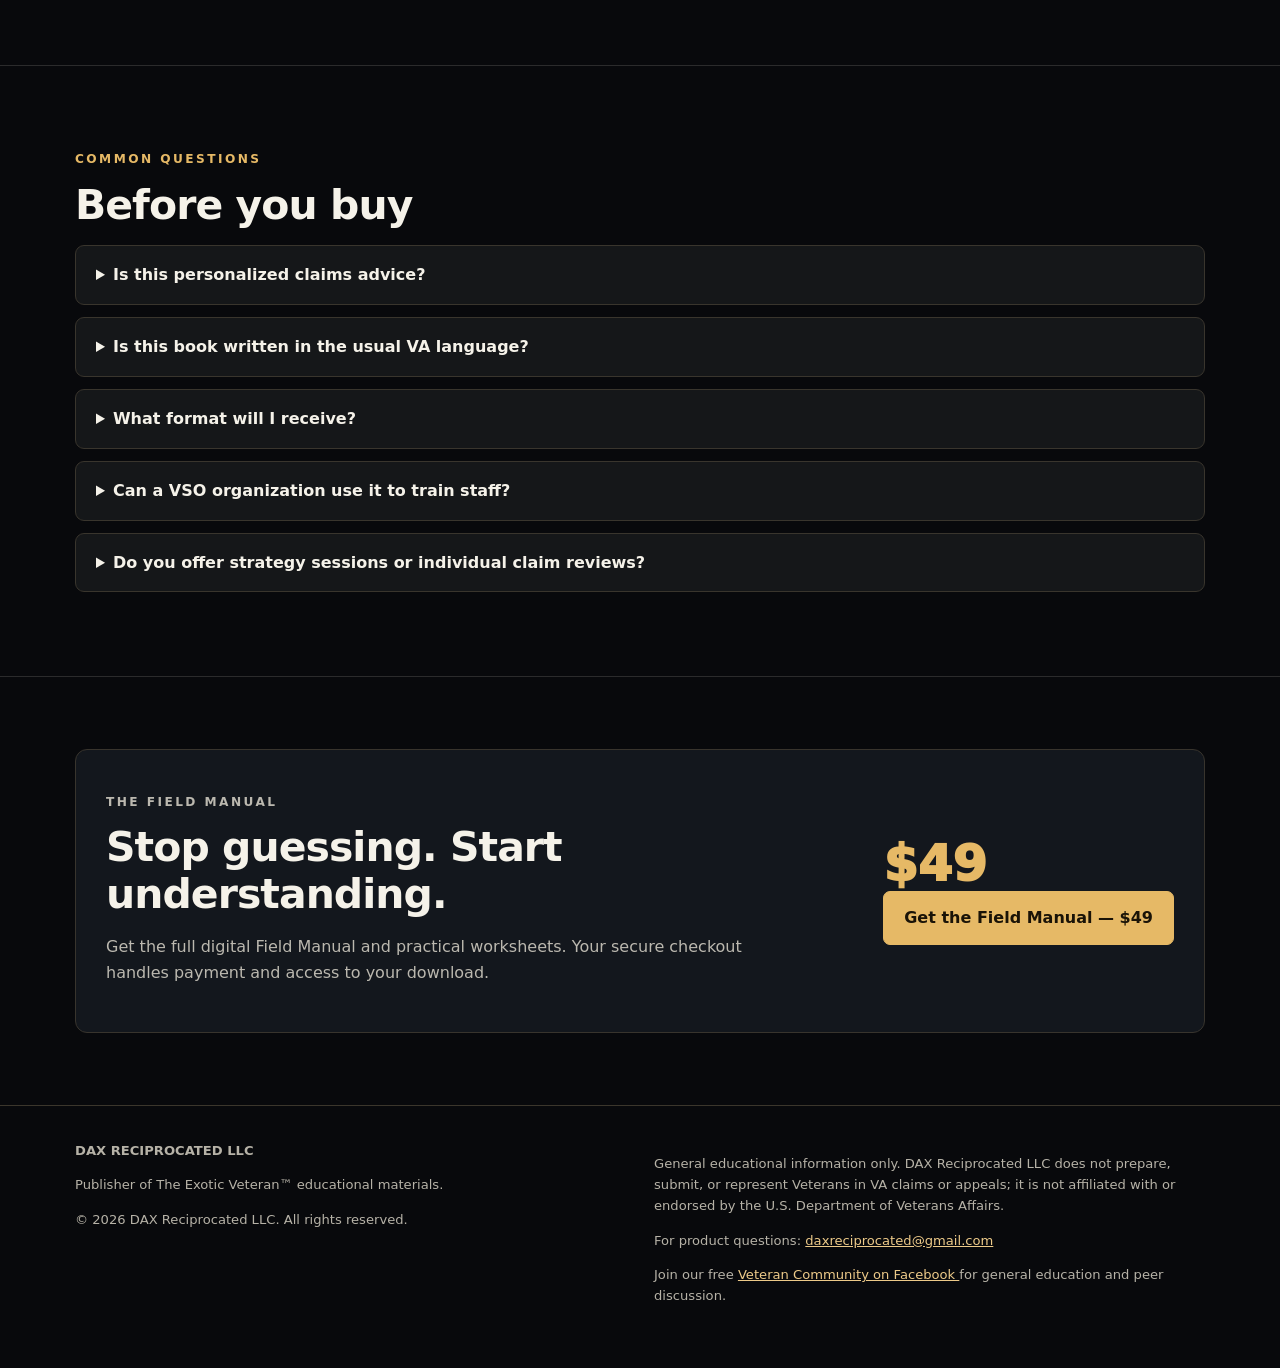
==== commit 6c4b02c6: "Update index.html" ====
--- a/index.html
+++ b/index.html
@@ -2,917 +2,788 @@
 <!DOCTYPE html>
 <html lang="en">
 <head>
-  <meta charset="UTF-8">
-  <meta name="viewport" content="width=device-width, initial-scale=1">
-  <meta name="theme-color" content="#080a0c">
-  <meta name="description" content="The Exotic Veteran™ Field Manual by DAX Reciprocated LLC. Plain-English VA disability claims education, Claim Autopsy™ training and practical worksheets.">
-  <meta property="og:type" content="website">
-  <meta property="og:title" content="The Exotic Veteran™ Field Manual | Stop Guessing. Start Understanding.">
-  <meta property="og:description" content="Veteran-to-Veteran VA disability education. Learn the language of evidence, examinations and VA decision letters.">
-  <meta property="og:url" content="https://daxreciprocated.com/">
-
-  <title>The Exotic Veteran™ Field Manual | DAX Reciprocated</title>
-
-  <style>
-    :root {
-      color-scheme: dark;
-      --bg: #08090c;
-      --panel: #13171d;
-      --text: #f5f2e9;
-      --muted: #bbb8af;
-      --accent: #e6b966;
-      --line: #38342d;
-      --max: 1130px;
-    }
-
-    * { box-sizing: border-box; }
-
-    html { scroll-behavior: smooth; }
-
-    body {
-      margin: 0;
-      background: var(--bg);
-      color: var(--text);
-      font-family: system-ui, -apple-system, "Segoe UI", Roboto, Arial, sans-serif;
-      line-height: 1.62;
-    }
-
-    body::before {
-      content: "";
-      position: fixed;
-      inset: 0;
-      pointer-events: none;
-      background:
-        linear-gradient(92deg, rgba(8,9,12,.97), rgba(8,9,12,.90)),
-        url("IMG_1109.png") center / cover;
-      opacity: .46;
-      z-index: -1;
-    }
-
-    a { color: var(--accent); }
-
-    a:focus-visible {
-      outline: 3px solid #ffd98b;
-      outline-offset: 3px;
-    }
-
-    .wrap {
-      width: min(var(--max), calc(100% - 36px));
-      margin: auto;
-    }
-
-    .nav {
-      display: flex;
-      align-items: center;
-      justify-content: space-between;
-      gap: 20px;
-      min-height: 78px;
-      border-bottom: 1px solid #2b2b2c;
-    }
-
-    .brand {
-      font-weight: 900;
-      font-size: 1rem;
-      letter-spacing: .115em;
-      text-decoration: none;
-      color: white;
-      line-height: 1.3;
-    }
-
-    .brand small {
-      display: block;
-      font-weight: 600;
-      color: var(--accent);
-      font-size: .63rem;
-      letter-spacing: .22em;
-    }
-
-    .nav-links {
-      display: flex;
-      gap: 24px;
-      flex-wrap: wrap;
-    }
-
-    .nav-links a {
-      font-size: .89rem;
-      text-decoration: none;
-      color: #e6e2da;
-    }
-
-    .nav-links a:hover { text-decoration: underline; }
-
-    .hero {
-      display: grid;
-      grid-template-columns: 1.13fr .87fr;
-      gap: 42px;
-      align-items: center;
-      padding: 77px 0 73px;
-    }
-
-    .eyebrow {
-      letter-spacing: .2em;
-      font-size: .76rem;
-      font-weight: 800;
-      color: var(--accent);
-      text-transform: uppercase;
-    }
-
-    h1, h2, h3 {
-      line-height: 1.13;
-      letter-spacing: -.023em;
-      margin: 0 0 17px;
-    }
-
-    h1 {
-      font-size: clamp(2.6rem, 5.7vw, 5rem);
-      font-weight: 950;
-    }
-
-    h2 { font-size: clamp(1.9rem, 3.2vw, 2.95rem); }
-
-    h3 { font-size: 1.18rem; }
-
-    .hero h1 span { color: var(--accent); }
-
-    .subtitle {
-      font-size: clamp(1.05rem, 1.7vw, 1.28rem);
-      max-width: 670px;
-      color: #dad5c9;
-    }
-
-    .supporting {
-      color: var(--muted);
-      max-width: 630px;
-    }
-
-    .actions {
-      display: flex;
-      flex-wrap: wrap;
-      gap: 12px;
-      margin: 27px 0 16px;
-    }
-
-    .button {
-      display: inline-flex;
-      align-items: center;
-      justify-content: center;
-      text-align: center;
-      gap: 8px;
-      padding: 13px 20px;
-      min-height: 50px;
-      border-radius: 7px;
-      border: 1px solid var(--accent);
-      background: var(--accent);
-      color: #1a1307;
-      font-weight: 800;
-      text-decoration: none;
-      transition: transform .16s, background .16s;
-    }
-
-    .button:hover {
-      transform: translateY(-2px);
-      background: #f5ca7a;
-      color: #15100a;
-    }
-
-    .button.secondary {
-      background: transparent;
-      color: var(--accent);
-    }
-
-    .button.secondary:hover { background: #241e13; }
-
-    .note {
-      font-size: .83rem;
-      color: var(--muted);
-    }
-
-    .book-scene {
-      display: flex;
-      justify-content: center;
-      padding: 10px 12px 25px;
-      perspective: 1200px;
-    }
-
-    .book {
-      width: min(360px, 100%);
-      min-height: 474px;
-      box-shadow:
-        18px 20px 0 #1b2026,
-        30px 35px 50px #0008;
-      transform: rotate(-4deg) rotateY(-9deg);
-      background: linear-gradient(130deg, #1f2429, #090b0e 48%, #29251a);
-      border: 2px solid #725a36;
-      border-left: 12px solid #a98141;
-      padding: 32px 26px;
-      display: flex;
-      flex-direction: column;
-      justify-content: space-between;
-      position: relative;
-      overflow: hidden;
-    }
-
-    .book .series {
-      font-size: .79rem;
-      letter-spacing: .16em;
-      color: #e8c786;
-      font-weight: 800;
-    }
-
-    .book .large {
-      font-size: clamp(2rem, 4vw, 2.8rem);
-      line-height: 1.04;
-      font-weight: 950;
-      text-transform: uppercase;
-      letter-spacing: -.04em;
-    }
-
-    .book .large em {
-      color: var(--accent);
-      font-style: normal;
-    }
-
-    .book .tiny {
-      font-size: .83rem;
-      color: #cbc5b5;
-    }
-
-    .seal {
-      display: inline-block;
-      border: 2px solid var(--accent);
-      color: var(--accent);
-      padding: 5px 9px;
-      font-size: .65rem;
-      font-weight: 900;
-      letter-spacing: .12em;
-      max-width: fit-content;
-    }
-
-    section {
-      padding: 72px 0;
-      border-top: 1px solid #2b2b2c;
-    }
-
-    .section-lead {
-      max-width: 710px;
-      color: var(--muted);
-      font-size: 1.04rem;
-      margin: 0 0 30px;
-    }
-
-    .grid {
-      display: grid;
-      grid-template-columns: repeat(3, 1fr);
-      gap: 17px;
-    }
-
-    .card {
-      background: linear-gradient(160deg, #1a1c20, #101215);
-      border: 1px solid #38332b;
-      padding: 26px;
-      border-radius: 12px;
-    }
-
-    .card .n {
-      color: var(--accent);
-      font-size: .75rem;
-      letter-spacing: .14em;
-      font-weight: 900;
-      margin-bottom: 13px;
-    }
-
-    .card p {
-      color: var(--muted);
-      margin: 0;
-    }
-
-    .feature {
-      display: grid;
-      grid-template-columns: 1fr 1fr;
-      gap: 38px;
-      align-items: center;
-    }
-
-    .panel {
-      padding: 30px;
-      border-radius: 12px;
-      background: var(--panel);
-      border: 1px solid var(--line);
-    }
-
-    ul { padding-left: 22px; }
-    li { margin: 7px 0; }
-
-    .method {
-      display: grid;
-      grid-template-columns: repeat(4, 1fr);
-      gap: 10px;
-    }
-
-    .method div {
-      padding: 18px;
-      background: #18191a;
-      border: 1px solid #463d2d;
-      border-radius: 8px;
-    }
-
-    .method strong {
-      display: block;
-      color: var(--accent);
-      letter-spacing: .05em;
-    }
-
-    .method span {
-      font-size: .86rem;
-      color: #d0c9ba;
-    }
-
-    .faq details {
-      margin: 12px 0;
-      border: 1px solid #39352d;
-      border-radius: 9px;
-      padding: 16px 20px;
-      background: #151719;
-    }
-
-    .faq summary {
-      cursor: pointer;
-      font-weight: 800;
-    }
-
-    .faq p {
-      color: var(--muted);
-      margin: 12px 0 0;
-    }
-
-    .price {
-      font-size: 3.1rem;
-      font-weight: 950;
-      line-height: 1.1;
-      color: var(--accent);
-    }
-
-    .buy-panel {
-      display: grid;
-      grid-template-columns: 1fr auto;
-      gap: 30px;
-      align-items: center;
-    }
-
-    .buy-panel p {
-      max-width: 660px;
-      color: var(--muted);
-    }
-
-    footer {
-      border-top: 1px solid #3b362c;
-      padding: 34px 0 48px;
-      color: #b6b2a7;
-      font-size: .82rem;
-    }
-
-    .footer-cols {
-      display: grid;
-      grid-template-columns: 1fr 1fr;
-      gap: 28px;
-    }
-
-    .small-caps {
-      letter-spacing: .12em;
-      font-size: .73rem;
-      font-weight: 800;
-      color: var(--accent);
-      text-transform: uppercase;
-    }
-
-    footer a { color: #edca89; }
-
-    @media (max-width: 830px) {
-      .hero, .feature, .buy-panel {
-        grid-template-columns: 1fr;
-      }
-
-      .hero { padding-top: 46px; }
-      .book-scene { order: -1; }
-      .book { min-height: 385px; width: 270px; }
-
-      .grid { grid-template-columns: 1fr 1fr; }
-      .method { grid-template-columns: 1fr 1fr; }
-
-      .nav {
-        align-items: flex-start;
-        padding: 17px 0;
-        flex-direction: column;
-        gap: 12px;
-      }
-
-      .nav-links { gap: 17px; }
-    }
-
-    @media (max-width: 540px) {
-      .grid, .footer-cols { grid-template-columns: 1fr; }
-      .hero { gap: 10px; }
-      .book-scene { display: none; }
-      section { padding: 55px 0; }
-      .panel { padding: 22px; }
-      .method div { padding: 13px; }
-    }
-
-    @media (prefers-reduced-motion: reduce) {
-      html { scroll-behavior: auto; }
-      .button { transition: none; }
-    }
-  </style>
+<meta charset="UTF-8">
+<meta name="viewport" content="width=device-width, initial-scale=1">
+<meta name="theme-color" content="#080a0c">
+<meta name="description" content="The Exotic Veteran™ Field Manual by DAX Reciprocated LLC. Plain-English VA disability claims education, Claim Autopsy™ training and practical worksheets.">
+<meta property="og:type" content="website">
+<meta property="og:title" content="The Exotic Veteran™ Field Manual | Stop Guessing. Start Understanding.">
+<meta property="og:description" content="Veteran-to-Veteran VA disability education. Learn the language of evidence, examinations and VA decision letters.">
+<meta property="og:url" content="https://daxreciprocated.com/">
+<title>The Exotic Veteran™ Field Manual | DAX Reciprocated</title>
+
+<style>
+:root {
+  color-scheme:dark;
+  --bg:#08090c;
+  --panel:#13171d;
+  --text:#f5f2e9;
+  --muted:#bbb8af;
+  --accent:#e6b966;
+  --line:#38342d;
+  --max:1130px;
+}
+* {box-sizing:border-box}
+html {scroll-behavior:smooth}
+body {
+  margin:0;
+  background:var(--bg);
+  color:var(--text);
+  font-family:system-ui,-apple-system,"Segoe UI",Roboto,Arial,sans-serif;
+  line-height:1.62;
+}
+body::before {
+  content:"";
+  position:fixed;
+  inset:0;
+  pointer-events:none;
+  background:
+    linear-gradient(92deg,rgba(8,9,12,.97),rgba(8,9,12,.90)),
+    url("IMG_1109.png") center / cover;
+  opacity:.46;
+  z-index:-1;
+}
+a {color:var(--accent)}
+a:focus-visible {outline:3px solid #ffd98b;outline-offset:3px}
+.wrap {width:min(var(--max),calc(100% - 36px));margin:auto}
+.nav {
+  display:flex;
+  align-items:center;
+  justify-content:space-between;
+  gap:20px;
+  min-height:78px;
+  border-bottom:1px solid #2b2b2c;
+}
+.brand {
+  font-weight:900;
+  font-size:1rem;
+  letter-spacing:.115em;
+  text-decoration:none;
+  color:white;
+  line-height:1.3;
+}
+.brand small {
+  display:block;
+  font-weight:600;
+  color:var(--accent);
+  font-size:.63rem;
+  letter-spacing:.22em;
+}
+.nav-links {display:flex;gap:24px;flex-wrap:wrap}
+.nav-links a {
+  font-size:.89rem;
+  text-decoration:none;
+  color:#e6e2da;
+}
+.nav-links a:hover {text-decoration:underline}
+.hero {
+  display:grid;
+  grid-template-columns:1.13fr .87fr;
+  gap:42px;
+  align-items:center;
+  padding:77px 0 73px;
+}
+.eyebrow {
+  letter-spacing:.2em;
+  font-size:.76rem;
+  font-weight:800;
+  color:var(--accent);
+  text-transform:uppercase;
+}
+h1,h2,h3 {
+  line-height:1.13;
+  letter-spacing:-.023em;
+  margin:0 0 17px;
+}
+h1 {font-size:clamp(2.6rem,5.7vw,5rem);font-weight:950}
+h2 {font-size:clamp(1.9rem,3.2vw,2.95rem)}
+h3 {font-size:1.18rem}
+.hero h1 span {color:var(--accent)}
+.subtitle {
+  font-size:clamp(1.05rem,1.7vw,1.28rem);
+  max-width:670px;
+  color:#dad5c9;
+}
+.supporting {color:var(--muted);max-width:630px}
+.actions {
+  display:flex;
+  flex-wrap:wrap;
+  gap:12px;
+  margin:27px 0 16px;
+}
+.button {
+  display:inline-flex;
+  align-items:center;
+  justify-content:center;
+  text-align:center;
+  gap:8px;
+  padding:13px 20px;
+  min-height:50px;
+  border-radius:7px;
+  border:1px solid var(--accent);
+  background:var(--accent);
+  color:#1a1307;
+  font-weight:800;
+  text-decoration:none;
+  transition:transform .16s,background .16s;
+}
+.button:hover {
+  transform:translateY(-2px);
+  background:#f5ca7a;
+  color:#15100a;
+}
+.button.secondary {background:transparent;color:var(--accent)}
+.button.secondary:hover {background:#241e13}
+.note {font-size:.83rem;color:var(--muted)}
+.book-scene {
+  display:flex;
+  justify-content:center;
+  padding:10px 12px 25px;
+  perspective:1200px;
+}
+.book {
+  width:min(360px,100%);
+  min-height:474px;
+  box-shadow:18px 20px 0 #1b2026,30px 35px 50px #0008;
+  transform:rotate(-4deg) rotateY(-9deg);
+  background:linear-gradient(130deg,#1f2429,#090b0e 48%,#29251a);
+  border:2px solid #725a36;
+  border-left:12px solid #a98141;
+  padding:32px 26px;
+  display:flex;
+  flex-direction:column;
+  justify-content:space-between;
+  position:relative;
+  overflow:hidden;
+}
+.book .series {
+  font-size:.79rem;
+  letter-spacing:.16em;
+  color:#e8c786;
+  font-weight:800;
+}
+.book .large {
+  font-size:clamp(2rem,4vw,2.8rem);
+  line-height:1.04;
+  font-weight:950;
+  text-transform:uppercase;
+  letter-spacing:-.04em;
+}
+.book .large em {color:var(--accent);font-style:normal}
+.book .tiny {font-size:.83rem;color:#cbc5b5}
+.seal {
+  display:inline-block;
+  border:2px solid var(--accent);
+  color:var(--accent);
+  padding:5px 9px;
+  font-size:.65rem;
+  font-weight:900;
+  letter-spacing:.12em;
+  max-width:fit-content;
+}
+section {padding:72px 0;border-top:1px solid #2b2b2c}
+.section-lead {
+  max-width:710px;
+  color:var(--muted);
+  font-size:1.04rem;
+  margin:0 0 30px;
+}
+.grid {
+  display:grid;
+  grid-template-columns:repeat(3,1fr);
+  gap:17px;
+}
+.card {
+  background:linear-gradient(160deg,#1a1c20,#101215);
+  border:1px solid #38332b;
+  padding:26px;
+  border-radius:12px;
+}
+.card .n {
+  color:var(--accent);
+  font-size:.75rem;
+  letter-spacing:.14em;
+  font-weight:900;
+  margin-bottom:13px;
+}
+.card p {color:var(--muted);margin:0}
+.feature {
+  display:grid;
+  grid-template-columns:1fr 1fr;
+  gap:38px;
+  align-items:center;
+}
+.panel {
+  padding:30px;
+  border-radius:12px;
+  background:var(--panel);
+  border:1px solid var(--line);
+}
+ul {padding-left:22px}
+li {margin:7px 0}
+.method {
+  display:grid;
+  grid-template-columns:repeat(4,1fr);
+  gap:10px;
+}
+.method div {
+  padding:18px;
+  background:#18191a;
+  border:1px solid #463d2d;
+  border-radius:8px;
+}
+.method strong {
+  display:block;
+  color:var(--accent);
+  letter-spacing:.05em;
+}
+.method span {font-size:.86rem;color:#d0c9ba}
+.faq details {
+  margin:12px 0;
+  border:1px solid #39352d;
+  border-radius:9px;
+  padding:16px 20px;
+  background:#151719;
+}
+.faq summary {cursor:pointer;font-weight:800}
+.faq p {color:var(--muted);margin:12px 0 0}
+.price {
+  font-size:3.1rem;
+  font-weight:950;
+  line-height:1.1;
+  color:var(--accent);
+}
+.buy-panel {
+  display:grid;
+  grid-template-columns:1fr auto;
+  gap:30px;
+  align-items:center;
+}
+.buy-panel p {max-width:660px;color:var(--muted)}
+footer {
+  border-top:1px solid #3b362c;
+  padding:34px 0 48px;
+  color:#b6b2a7;
+  font-size:.82rem;
+}
+.footer-cols {
+  display:grid;
+  grid-template-columns:1fr 1fr;
+  gap:28px;
+}
+.small-caps {
+  letter-spacing:.12em;
+  font-size:.73rem;
+  font-weight:800;
+  color:var(--accent);
+  text-transform:uppercase;
+}
+footer a {color:#edca89}
+@media(max-width:830px) {
+  .hero,.feature,.buy-panel {grid-template-columns:1fr}
+  .hero {padding-top:46px}
+  .book-scene {order:-1}
+  .book {min-height:385px;width:270px}
+  .grid {grid-template-columns:1fr 1fr}
+  .method {grid-template-columns:1fr 1fr}
+  .nav {
+    align-items:flex-start;
+    padding:17px 0;
+    flex-direction:column;
+    gap:12px;
+  }
+  .nav-links {gap:17px}
+}
+@media(max-width:540px) {
+  .grid,.footer-cols {grid-template-columns:1fr}
+  .hero {gap:10px}
+  .book-scene {display:none}
+  section {padding:55px 0}
+  .panel {padding:22px}
+  .method div {padding:13px}
+}
+@media(prefers-reduced-motion:reduce) {
+  html {scroll-behavior:auto}
+  .button {transition:none}
+}
+</style>
 </head>
 
 <body>
-
-  <header class="wrap nav">
-    <a class="brand" href="#top">
-      DAX RECIPROCATED
-      <small>THE EXOTIC VETERAN™</small>
+<header class="wrap nav">
+  <a class="brand" href="#top">
+    DAX RECIPROCATED
+    <small>THE EXOTIC VETERAN™</small>
+  </a>
+
+  <nav class="nav-links" aria-label="Main navigation">
+    <a href="#inside">The Book</a>
+    <a href="#resources">Free Resources</a>
+    <a href="https://www.facebook.com/share/g/18bo1Lu1gm/"
+       target="_blank" rel="noopener noreferrer">
+      Veteran Community
     </a>
-
-    <nav class="nav-links" aria-label="Main navigation">
-      <a href="#inside">The Book</a>
-      <a href="#resources">Free Resources</a>
-      <a href="#about">About</a>
-      <a href="#faq">Questions</a>
-    </nav>
-  </header>
-
-  <main id="top">
-
-    <!-- HERO SECTION -->
-    <div class="wrap hero">
+    <a href="#about">About</a>
+    <a href="#faq">Questions</a>
+    <a href="#contact">Contact</a>
+  </nav>
+</header>
+
+<main id="top">
+
+  <!-- HERO -->
+  <div class="wrap hero">
+    <div>
+      <p class="eyebrow" id="launch-status">
+        Available Now • Digital Edition
+      </p>
+
+      <h1>
+        STOP GUESSING.<br>
+        <span>START UNDERSTANDING.</span>
+      </h1>
+
+      <p class="subtitle">
+        The Quit Fuckin' Around Method™ — an Exotic Veteran™
+        Field Manual for understanding VA disability claims
+        in plain English.
+      </p>
+
+      <p class="supporting">
+        Evidence. C&P examinations. VA decision letters.
+        The Claim Autopsy™. The questions nobody explained
+        when you took the uniform off. Written by a Veteran
+        and former Veterans Service Officer.
+      </p>
+
+      <div class="actions">
+        <a class="button" id="primary-buy" data-buy
+           href="https://payhip.com/b/vZP72">
+          Get the Field Manual — $49
+        </a>
+
+        <a class="button secondary" href="#resources">
+          Free Veteran Resources
+        </a>
+      </div>
+
+      <p class="note" id="availability-note">
+        $49 one-time digital purchase • Secure Payhip checkout
+        and automatic PDF delivery.
+      </p>
+    </div>
+
+    <!-- BOOK COVER CONCEPT -->
+    <div class="book-scene"
+         aria-label="Illustrated Field Manual cover concept">
+      <div class="book">
+        <div>
+          <div class="series">THE EXOTIC VETERAN™</div>
+          <div class="seal" style="margin-top:16px">
+            FIELD MANUAL
+          </div>
+        </div>
+
+        <div class="large">
+          THE QUIT<br>
+          <em>FUCKIN'</em><br>
+          AROUND<br>
+          METHOD™
+        </div>
+
+        <div>
+          <p class="tiny">
+            STOP GUESSING.<br>
+            START UNDERSTANDING.
+          </p>
+          <p class="tiny" style="margin-bottom:0">
+            DAX RECIPROCATED LLC
+          </p>
+        </div>
+      </div>
+    </div>
+  </div>
+
+  <!-- BOOK FEATURES -->
+  <section id="inside">
+    <div class="wrap">
+      <p class="eyebrow">What you're getting</p>
+      <h2>Not another wall of VA jargon.</h2>
+
+      <p class="section-lead">
+        This Field Manual is built to make complex concepts
+        understandable and give you tools for organizing your
+        own thinking. It doesn't promise approvals, percentages,
+        or outcomes.
+      </p>
+
+      <div class="grid">
+        <div class="card">
+          <div class="n">01 / THE FOUNDATION</div>
+          <h3>Understand the evidence</h3>
+          <p>
+            Learn how conditions, severity, service connection
+            and supporting records fit together.
+          </p>
+        </div>
+
+        <div class="card">
+          <div class="n">02 / C&P EXAMS</div>
+          <h3>Know the purpose of the questions</h3>
+          <p>
+            Plain-English explanations of common examination
+            categories and truthful preparation.
+          </p>
+        </div>
+
+        <div class="card">
+          <div class="n">03 / CLAIM AUTOPSY™</div>
+          <h3>Learn to read the decision</h3>
+          <p>
+            Follow a fictional training case to identify what
+            VA considered, decided and explained.
+          </p>
+        </div>
+
+        <div class="card">
+          <div class="n">04 / THE PAPER TRAIL</div>
+          <h3>Understand the Code Sheet</h3>
+          <p>
+            Understand the kinds of rating information it may
+            contain and why organized records matter.
+          </p>
+        </div>
+
+        <div class="card">
+          <div class="n">05 / HONDO CLUB</div>
+          <h3>Understand the award</h3>
+          <p>
+            Learn why compensation at the 100% rate and
+            Permanent & Total status aren't interchangeable.
+          </p>
+        </div>
+
+        <div class="card">
+          <div class="n">06 / FIELD TOOLS</div>
+          <h3>Put the lessons to work</h3>
+          <p>
+            Evidence Map, Claim Autopsy™ worksheet,
+            C&P preparation page and records checklists.
+          </p>
+        </div>
+      </div>
+    </div>
+  </section>
+
+  <!-- FOUR-STEP METHOD -->
+  <section>
+    <div class="wrap feature">
       <div>
-        <p class="eyebrow" id="launch-status">
-          Digital Edition • Coming Soon
+        <p class="eyebrow">The method</p>
+        <h2>Facts first. Then understanding.</h2>
+
+        <p class="section-lead">
+          The four-step method is an educational way to make
+          sense of the evidence. It isn't a VA-required filing
+          sequence or a substitute for advice from an
+          accredited representative.
         </p>
-
-        <h1>
-          STOP GUESSING.<br>
-          <span>START UNDERSTANDING.</span>
-        </h1>
-
-        <p class="subtitle">
-          The Quit Fuckin' Around Method™ — an Exotic Veteran™
-          Field Manual for understanding VA disability claims
-          in plain English.
+      </div>
+
+      <div class="method">
+        <div>
+          <strong>01 IDENTIFY IT</strong>
+          <span>What condition is involved?</span>
+        </div>
+
+        <div>
+          <strong>02 PROVE IT</strong>
+          <span>What documents its effects?</span>
+        </div>
+
+        <div>
+          <strong>03 CONNECT IT</strong>
+          <span>
+            What supports the relationship to service,
+            when applicable?
+          </span>
+        </div>
+
+        <div>
+          <strong>04 EXPLAIN IT</strong>
+          <span>Can you understand what the evidence says?</span>
+        </div>
+      </div>
+    </div>
+  </section>
+
+  <!-- FREE RESOURCES -->
+  <section id="resources">
+    <div class="wrap feature">
+      <div>
+        <p class="eyebrow">Free Veteran resources</p>
+        <h2>Useful stuff. No consultation required.</h2>
+
+        <p class="section-lead">
+          Use the free VA disability calculator, download the
+          educational checklist, or join our Veteran community
+          for general benefits education and peer discussion.
+          Verify current benefit rules with VA.
         </p>
 
-        <p class="supporting">
-          Evidence. C&P examinations. VA decision letters.
-          The Claim Autopsy™. The questions nobody explained
-          when you took the uniform off. Written by a Veteran
-          and former Veterans Service Officer.
+        <div class="actions">
+          <a class="button secondary" href="calculator.html">
+            Open VA Rating Calculator
+          </a>
+
+          <a class="button secondary"
+             href="VA%20Benefits%204%20Step%20Check%20List.pdf">
+            Download Free Checklist
+          </a>
+
+          <a class="button secondary"
+             href="https://www.facebook.com/share/g/18bo1Lu1gm/"
+             target="_blank" rel="noopener noreferrer">
+            Join Our Free Veteran Community
+          </a>
+        </div>
+
+        <p class="note">
+          Our Facebook group is for general education and peer
+          support. Please do not post medical records, claim
+          files, Social Security numbers, or other sensitive
+          personal information.
         </p>
-
-        <div class="actions">
-          <a class="button" id="primary-buy" data-buy href="#inside">
-            See What's Inside
+      </div>
+
+      <div class="panel">
+        <p class="small-caps">
+          Need help with your individual claim?
+        </p>
+
+        <h3>Find an accredited representative.</h3>
+
+        <p>
+          We don't review individual claims, prepare submissions
+          or represent claimants. VA-accredited Veterans Service
+          Organization representatives can assist with claims
+          at no charge.
+        </p>
+
+        <a href="https://www.va.gov/get-help-from-accredited-representative/"
+           target="_blank" rel="noopener noreferrer">
+          Find a VA-accredited representative
+        </a>
+      </div>
+    </div>
+  </section>
+
+  <!-- ABOUT -->
+  <section id="about">
+    <div class="wrap feature">
+      <div>
+        <p class="eyebrow">About the publisher</p>
+        <h2>Veteran-to-Veteran education.</h2>
+
+        <p class="section-lead">
+          DAX Reciprocated LLC publishes educational material
+          under The Exotic Veteran™ brand. The author served
+          in the U.S. Army and later worked as a Veterans
+          Service Officer.
+
+          The goal: help Veterans understand the language and
+          purpose of VA claims paperwork—without pretending
+          every claim has the same answer.
+        </p>
+      </div>
+
+      <div class="panel">
+        <p class="small-caps">Coming later</p>
+        <h3>The Exotic Veteran™ Live Classroom</h3>
+
+        <p>
+          Focused classes covering general VA claims concepts,
+          illustrated with fictional training examples and
+          moderated educational Q&A.
+
+          No event is currently scheduled or offered for sale.
+        </p>
+      </div>
+    </div>
+  </section>
+
+  <!-- FAQ -->
+  <section id="faq">
+    <div class="wrap">
+      <p class="eyebrow">Common questions</p>
+      <h2>Before you buy</h2>
+
+      <div class="faq">
+        <details>
+          <summary>Is this personalized claims advice?</summary>
+          <p>
+            No. This is general educational material.
+            It isn't legal or medical advice, claim preparation,
+            filing, representation, or a guarantee of a
+            particular VA outcome.
+
+            For your own claim, seek a VA-accredited representative.
+          </p>
+        </details>
+
+        <details>
+          <summary>
+            Is this book written in the usual VA language?
+          </summary>
+          <p>
+            Not even close. This is a blunt, Veteran-to-Veteran
+            read. It includes profanity, real-world observations,
+            fictional training examples, and practical worksheets.
+          </p>
+        </details>
+
+        <details>
+          <summary>What format will I receive?</summary>
+          <p>
+            The Field Manual is available now as a downloadable
+            digital PDF. Secure checkout and automatic download
+            delivery are handled by Payhip.
+          </p>
+        </details>
+
+        <details>
+          <summary>
+            Can a VSO organization use it to train staff?
+          </summary>
+          <p>
+            Contact the publisher about future organizational
+            training licenses.
+
+            Purchasing a personal copy does not provide
+            classroom redistribution or reproduction rights.
+          </p>
+        </details>
+
+        <details>
+          <summary>
+            Do you offer strategy sessions or individual claim reviews?
+          </summary>
+          <p>
+            No. DAX Reciprocated is not accepting paid
+            claims-consulting clients.
+
+            Product-related questions can be sent to
+            <a href="mailto:daxreciprocated@gmail.com?subject=Field%20Manual%20product%20question">
+              daxreciprocated@gmail.com
+            </a>.
+
+            Please do not email personal medical records
+            or claim files.
+          </p>
+        </details>
+      </div>
+    </div>
+  </section>
+
+  <!-- PURCHASE SECTION -->
+  <section id="purchase">
+    <div class="wrap">
+      <div class="panel buy-panel">
+        <div>
+          <p class="eyebrow">The field manual</p>
+          <h2>Stop guessing. Start understanding.</h2>
+
+          <p id="purchase-note">
+            The full digital Field Manual is available now.
+            Purchase securely through Payhip and receive access
+            to your PDF download after checkout.
+          </p>
+        </div>
+
+        <div>
+          <div class="price">$49</div>
+
+          <a id="bottom-buy"
+             class="button"
+             data-buy
+             href="https://payhip.com/b/vZP72">
+            Get the Field Manual — $49
           </a>
-
-          <a class="button secondary" href="#resources">
-            Free Veteran Resources
-          </a>
-        </div>
-
-        <p class="note" id="availability-note">
-          $49 planned digital launch price • Secure checkout
-          will activate once the finished edition is ready.
-        </p>
-      </div>
-
-      <!-- ILLUSTRATED BOOK COVER -->
-      <div class="book-scene" aria-label="Illustrated Field Manual cover concept">
-        <div class="book">
-          <div>
-            <div class="series">THE EXOTIC VETERAN™</div>
-            <div class="seal" style="margin-top:16px">
-              FIELD MANUAL
-            </div>
-          </div>
-
-          <div class="large">
-            THE QUIT<br>
-            <em>FUCKIN'</em><br>
-            AROUND<br>
-            METHOD™
-          </div>
-
-          <div>
-            <p class="tiny">
-              STOP GUESSING.<br>
-              START UNDERSTANDING.
-            </p>
-
-            <p class="tiny" style="margin-bottom:0">
-              DAX RECIPROCATED LLC
-            </p>
-          </div>
-        </div>
-      </div>
-    </div>
-
-    <!-- BOOK FEATURES -->
-    <section id="inside">
-      <div class="wrap">
-        <p class="eyebrow">What you're getting</p>
-
-        <h2>Not another wall of VA jargon.</h2>
-
-        <p class="section-lead">
-          This Field Manual is built to make complex concepts
-          understandable and give you tools for organizing your
-          own thinking. It doesn't promise approvals, percentages,
-          or outcomes.
-        </p>
-
-        <div class="grid">
-
-          <div class="card">
-            <div class="n">01 / THE FOUNDATION</div>
-            <h3>Understand the evidence</h3>
-            <p>
-              Learn how conditions, severity, service connection
-              and supporting records fit together.
-            </p>
-          </div>
-
-          <div class="card">
-            <div class="n">02 / C&P EXAMS</div>
-            <h3>Know the purpose of the questions</h3>
-            <p>
-              Plain-English explanations of common examination
-              categories and truthful preparation.
-            </p>
-          </div>
-
-          <div class="card">
-            <div class="n">03 / CLAIM AUTOPSY™</div>
-            <h3>Learn to read the decision</h3>
-            <p>
-              Follow a fictional training case to identify what
-              VA considered, decided and explained.
-            </p>
-          </div>
-
-          <div class="card">
-            <div class="n">04 / THE PAPER TRAIL</div>
-            <h3>Understand the Code Sheet</h3>
-            <p>
-              Understand the kinds of rating information it may
-              contain and why organized records matter.
-            </p>
-          </div>
-
-          <div class="card">
-            <div class="n">05 / HONDO CLUB</div>
-            <h3>Understand the award</h3>
-            <p>
-              Learn why compensation at the 100% rate and
-              Permanent & Total status aren't interchangeable.
-            </p>
-          </div>
-
-          <div class="card">
-            <div class="n">06 / FIELD TOOLS</div>
-            <h3>Put the lessons to work</h3>
-            <p>
-              Evidence Map, Claim Autopsy™ worksheet,
-              C&P preparation page and records checklists.
-            </p>
-          </div>
-
-        </div>
-      </div>
-    </section>
-
-    <!-- FOUR-STEP METHOD -->
-    <section>
-      <div class="wrap feature">
-
-        <div>
-          <p class="eyebrow">The method</p>
-
-          <h2>Facts first. Then understanding.</h2>
-
-          <p class="section-lead">
-            The four-step method is an educational way to make
-            sense of the evidence. It isn't a VA-required filing
-            sequence or a substitute for advice from an
-            accredited representative.
-          </p>
-        </div>
-
-        <div class="method">
-          <div>
-            <strong>01 IDENTIFY IT</strong>
-            <span>What condition is involved?</span>
-          </div>
-
-          <div>
-            <strong>02 PROVE IT</strong>
-            <span>What documents its effects?</span>
-          </div>
-
-          <div>
-            <strong>03 CONNECT IT</strong>
-            <span>What supports the relationship to service,
-            when applicable?</span>
-          </div>
-
-          <div>
-            <strong>04 EXPLAIN IT</strong>
-            <span>Can you understand what the evidence says?</span>
-          </div>
-        </div>
-
-      </div>
-    </section>
-
-    <!-- FREE RESOURCES -->
-    <section id="resources">
-      <div class="wrap feature">
-
-        <div>
-          <p class="eyebrow">Free Veteran resources</p>
-
-          <h2>Useful stuff. No consultation required.</h2>
-
-          <p class="section-lead">
-            The free VA disability rating calculator and
-            educational checklist remain available. Use them
-            as starting points, and verify current benefit
-            rules with VA.
-          </p>
-
-          <div class="actions">
-            <a class="button secondary" href="calculator.html">
-              Open VA Rating Calculator
-            </a>
-
-            <a class="button secondary"
-               href="VA%20Benefits%204%20Step%20Check%20List.pdf">
-              Download Free Checklist
-            </a>
-          </div>
-        </div>
-
-        <div class="panel">
-          <p class="small-caps">
-            Need help with your individual claim?
-          </p>
-
-          <h3>Find an accredited representative.</h3>
-
-          <p>
-            We don't review individual claims, prepare submissions
-            or represent claimants. VA-accredited Veterans Service
-            Organization representatives can assist with claims
-            at no charge.
-          </p>
-
-          <a href="https://www.va.gov/get-help-from-accredited-representative/"
-             target="_blank"
-             rel="noopener noreferrer">
-            Find a VA-accredited representative
-          </a>
-        </div>
-
-      </div>
-    </section>
-
-    <!-- ABOUT THE PUBLISHER -->
-    <section id="about">
-      <div class="wrap feature">
-
-        <div>
-          <p class="eyebrow">About the publisher</p>
-
-          <h2>Veteran-to-Veteran education.</h2>
-
-          <p class="section-lead">
-            DAX Reciprocated LLC publishes educational material
-            under The Exotic Veteran™ brand. The author served
-            in the U.S. Army and later worked as a Veterans
-            Service Officer.
-
-            The goal: help Veterans understand the language and
-            purpose of VA claims paperwork—without pretending
-            every claim has the same answer.
-          </p>
-        </div>
-
-        <div class="panel">
-          <p class="small-caps">Coming later</p>
-
-          <h3>The Exotic Veteran™ Live Classroom</h3>
-
-          <p>
-            Focused classes covering general VA claims concepts,
-            illustrated with fictional training examples and
-            moderated educational Q&A.
-
-            No event is currently scheduled or offered for sale.
-          </p>
-        </div>
-
-      </div>
-    </section>
-
-    <!-- FAQ -->
-    <section id="faq">
-      <div class="wrap">
-
-        <p class="eyebrow">Common questions</p>
-        <h2>Before you buy</h2>
-
-        <div class="faq">
-
-          <details>
-            <summary>Is this personalized claims advice?</summary>
-            <p>
-              No. This is general educational material.
-              It isn't legal or medical advice, claim preparation,
-              filing, representation, or a guarantee of a
-              particular VA outcome.
-
-              For your own claim, seek a VA-accredited representative.
-            </p>
-          </details>
-
-          <details>
-            <summary>
-              Is this book written in the usual VA language?
-            </summary>
-            <p>
-              Not even close. This is a blunt, Veteran-to-Veteran
-              read. It includes profanity, real-world observations,
-              fictional training examples, and practical worksheets.
-            </p>
-          </details>
-
-          <details>
-            <summary>What format will I receive?</summary>
-            <p>
-              The planned launch product is a downloadable digital
-              Field Manual in PDF format.
-
-              Final product and download information will appear
-              when checkout opens.
-            </p>
-          </details>
-
-          <details>
-            <summary>
-              Can a VSO organization use it to train staff?
-            </summary>
-            <p>
-              Contact the publisher about future organizational
-              training licenses.
-
-              Purchasing a personal copy does not provide
-              classroom redistribution or reproduction rights.
-            </p>
-          </details>
-
-          <details>
-            <summary>
-              Do you offer strategy sessions or individual claim reviews?
-            </summary>
-            <p>
-              No. DAX Reciprocated is not accepting paid
-              claims-consulting clients.
-
-              Product-related questions can be sent to
-              <a href="mailto:daxreciprocated@gmail.com?subject=Field%20Manual%20product%20question">
-                daxreciprocated@gmail.com
-              </a>.
-
-              Please do not email personal medical records
-              or claim files.
-            </p>
-          </details>
-
-        </div>
-      </div>
-    </section>
-
-    <!-- PURCHASE SECTION -->
-    <section id="purchase">
-      <div class="wrap">
-
-        <div class="panel buy-panel">
-
-          <div>
-            <p class="eyebrow">The field manual</p>
-
-            <h2>
-              Stop guessing. Start understanding.
-            </h2>
-
-            <p id="purchase-note">
-              The digital edition is being prepared for purchase.
-              The final PDF and secure delivery will be tested
-              before checkout goes live.
-            </p>
-          </div>
-
-          <div>
-            <div class="price">$49</div>
-
-            <a id="bottom-buy"
-               class="button"
-               data-buy
-               href="#inside">
-              See What's Inside
-            </a>
-          </div>
-
-        </div>
-      </div>
-    </section>
-
-  </main>
-
-  <!-- FOOTER -->
-  <footer>
-    <div class="wrap footer-cols">
-
-      <div>
-        <strong>DAX RECIPROCATED LLC</strong>
-
-        <p>
-          Publisher of The Exotic Veteran™ educational materials.
-        </p>
-
-        <p>
-          © <span id="year"></span> DAX Reciprocated LLC.
-          All rights reserved.
-        </p>
-      </div>
-
-      <div>
-        <p>
-          General educational information only.
-
-          DAX Reciprocated LLC does not prepare, submit,
-          or represent Veterans in VA claims or appeals;
-          it is not affiliated with or endorsed by the
-          U.S. Department of Veterans Affairs.
-        </p>
-
-        <p>
-          For product questions:
-          <a href="mailto:daxreciprocated@gmail.com?subject=Field%20Manual%20product%20question">
-            daxreciprocated@gmail.com
-          </a>
-        </p>
-      </div>
-
-    </div>
-  </footer>
-
-  <!-- PURCHASE LINK ACTIVATION -->
-  <script>
-
-    /*
-      IMPORTANT:
-
-      Leave CHECKOUT_URL empty until the final book is
-      uploaded and a real purchase/download test is complete.
-
-      Later, replace the empty quotes with your actual
-      Payhip checkout/product URL.
-    */
-
-    const CHECKOUT_URL = "https://payhip.com/b/vZP72";
-
-    document.getElementById("year").textContent =
-      new Date().getFullYear();
-
-    if (CHECKOUT_URL &&
-        /^https:\/\//.test(CHECKOUT_URL)) {
-
-      document.getElementById("launch-status").textContent =
-        "Available Now • Digital Edition";
-
-      document.getElementById("availability-note").textContent =
-        "One-time $49 digital purchase • Download details and policies shown at checkout.";
-
-      document.getElementById("purchase-note").textContent =
-        "Get the full digital Field Manual and practical worksheets. Your secure checkout handles payment and access to your download.";
-
-      document.querySelectorAll("[data-buy]").forEach(a => {
-        a.href = CHECKOUT_URL;
-        a.textContent = "Get the Field Manual — $49";
-        a.rel = "noopener noreferrer";
-      });
-    }
-
-  </script>
+        </div>
+      </div>
+    </div>
+  </section>
+
+</main>
+
+<!-- FOOTER / CONTACT -->
+<footer id="contact">
+  <div class="wrap footer-cols">
+    <div>
+      <strong>DAX RECIPROCATED LLC</strong>
+
+      <p>
+        Publisher of The Exotic Veteran™ educational materials.
+      </p>
+
+      <p>
+        © <span id="year"></span> DAX Reciprocated LLC.
+        All rights reserved.
+      </p>
+    </div>
+
+    <div>
+      <p>
+        General educational information only.
+
+        DAX Reciprocated LLC does not prepare, submit,
+        or represent Veterans in VA claims or appeals;
+        it is not affiliated with or endorsed by the
+        U.S. Department of Veterans Affairs.
+      </p>
+
+      <p>
+        For product questions:
+        <a href="mailto:daxreciprocated@gmail.com?subject=Field%20Manual%20product%20question">
+          daxreciprocated@gmail.com
+        </a>
+      </p>
+
+      <p>
+        Join our free
+        <a href="https://www.facebook.com/share/g/18bo1Lu1gm/"
+           target="_blank" rel="noopener noreferrer">
+          Veteran Community on Facebook
+        </a>
+        for general education and peer discussion.
+      </p>
+    </div>
+  </div>
+</footer>
+
+<script>
+  const CHECKOUT_URL = "https://payhip.com/b/vZP72";
+
+  document.getElementById("year").textContent =
+    new Date().getFullYear();
+
+  if (CHECKOUT_URL && /^https:\/\//.test(CHECKOUT_URL)) {
+    document.getElementById("launch-status").textContent =
+      "Available Now • Digital Edition";
+
+    document.getElementById("availability-note").textContent =
+      "One-time $49 digital purchase • Download details and policies shown at checkout.";
+
+    document.getElementById("purchase-note").textContent =
+      "Get the full digital Field Manual and practical worksheets. Your secure checkout handles payment and access to your download.";
+
+    document.querySelectorAll("[data-buy]").forEach(a => {
+      a.href = CHECKOUT_URL;
+      a.textContent = "Get the Field Manual — $49";
+      a.rel = "noopener noreferrer";
+    });
+  }
+</script>
 
 </body>
 </html>
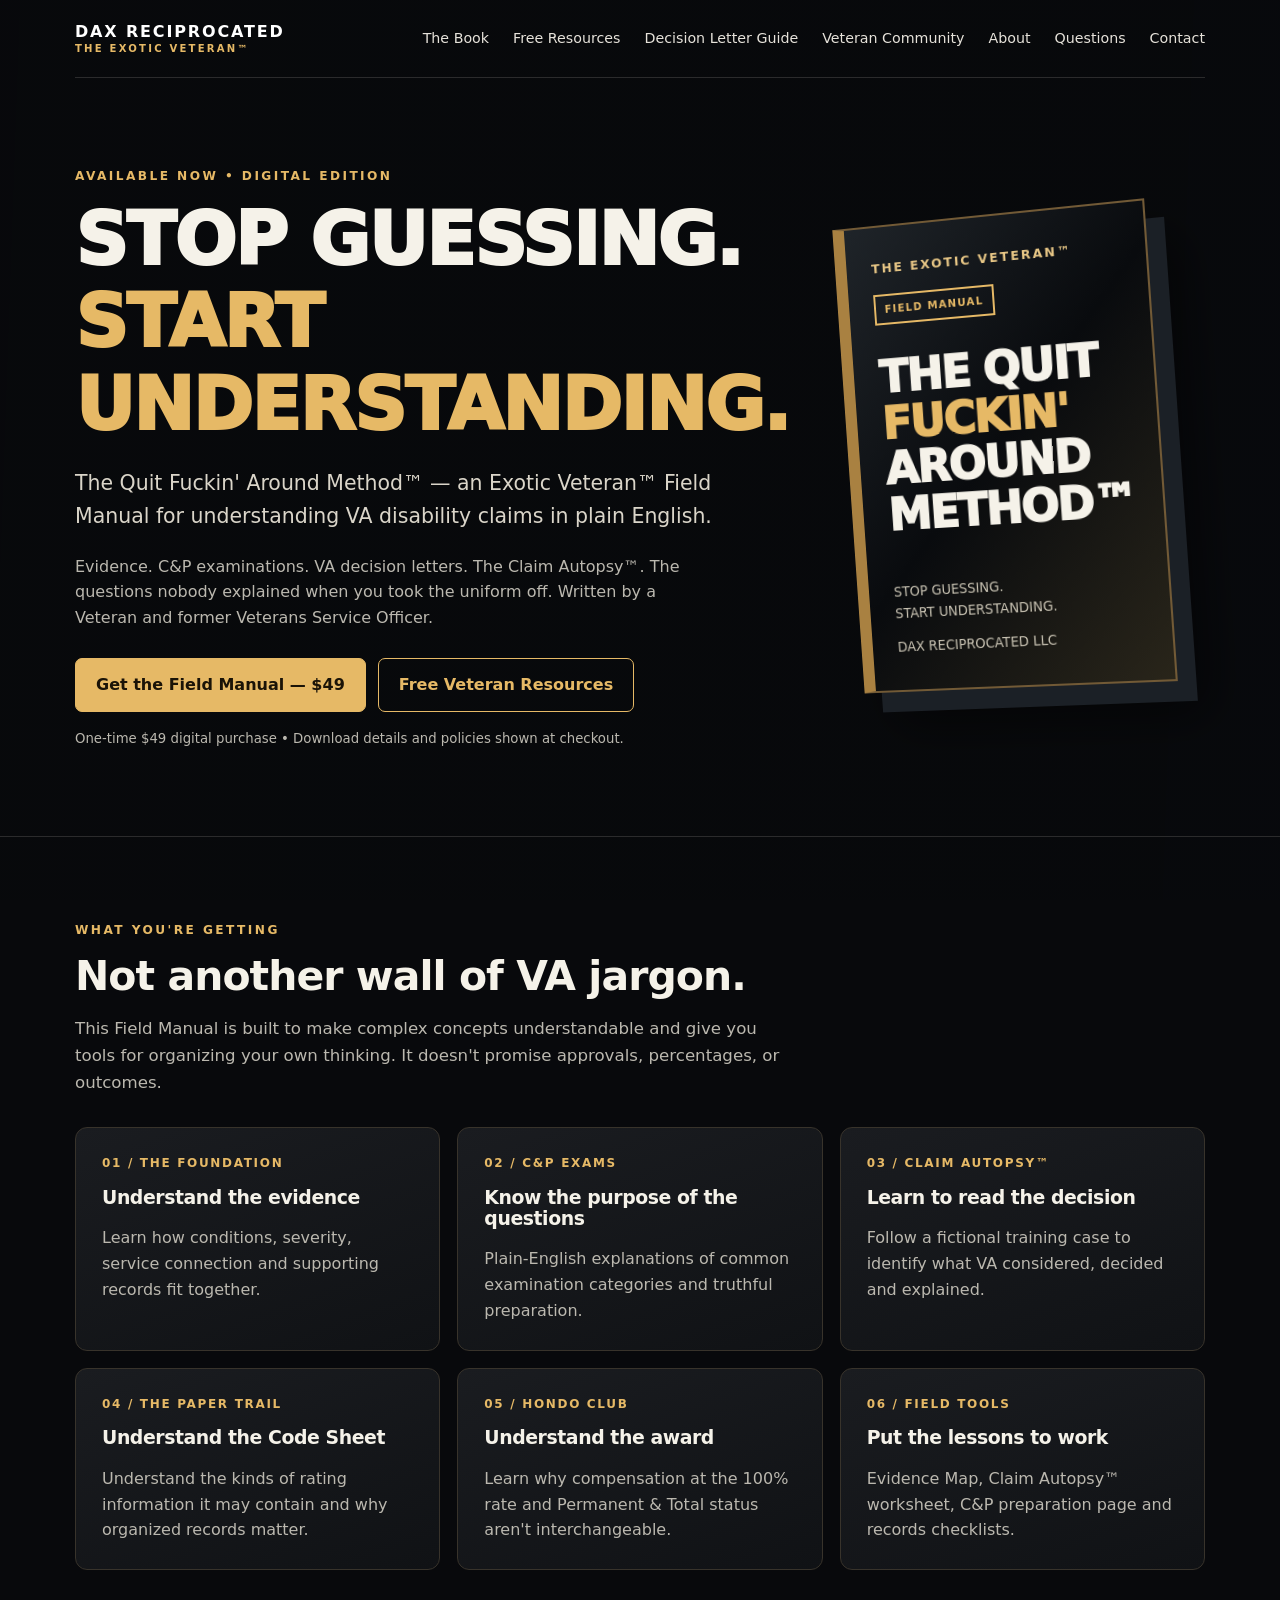
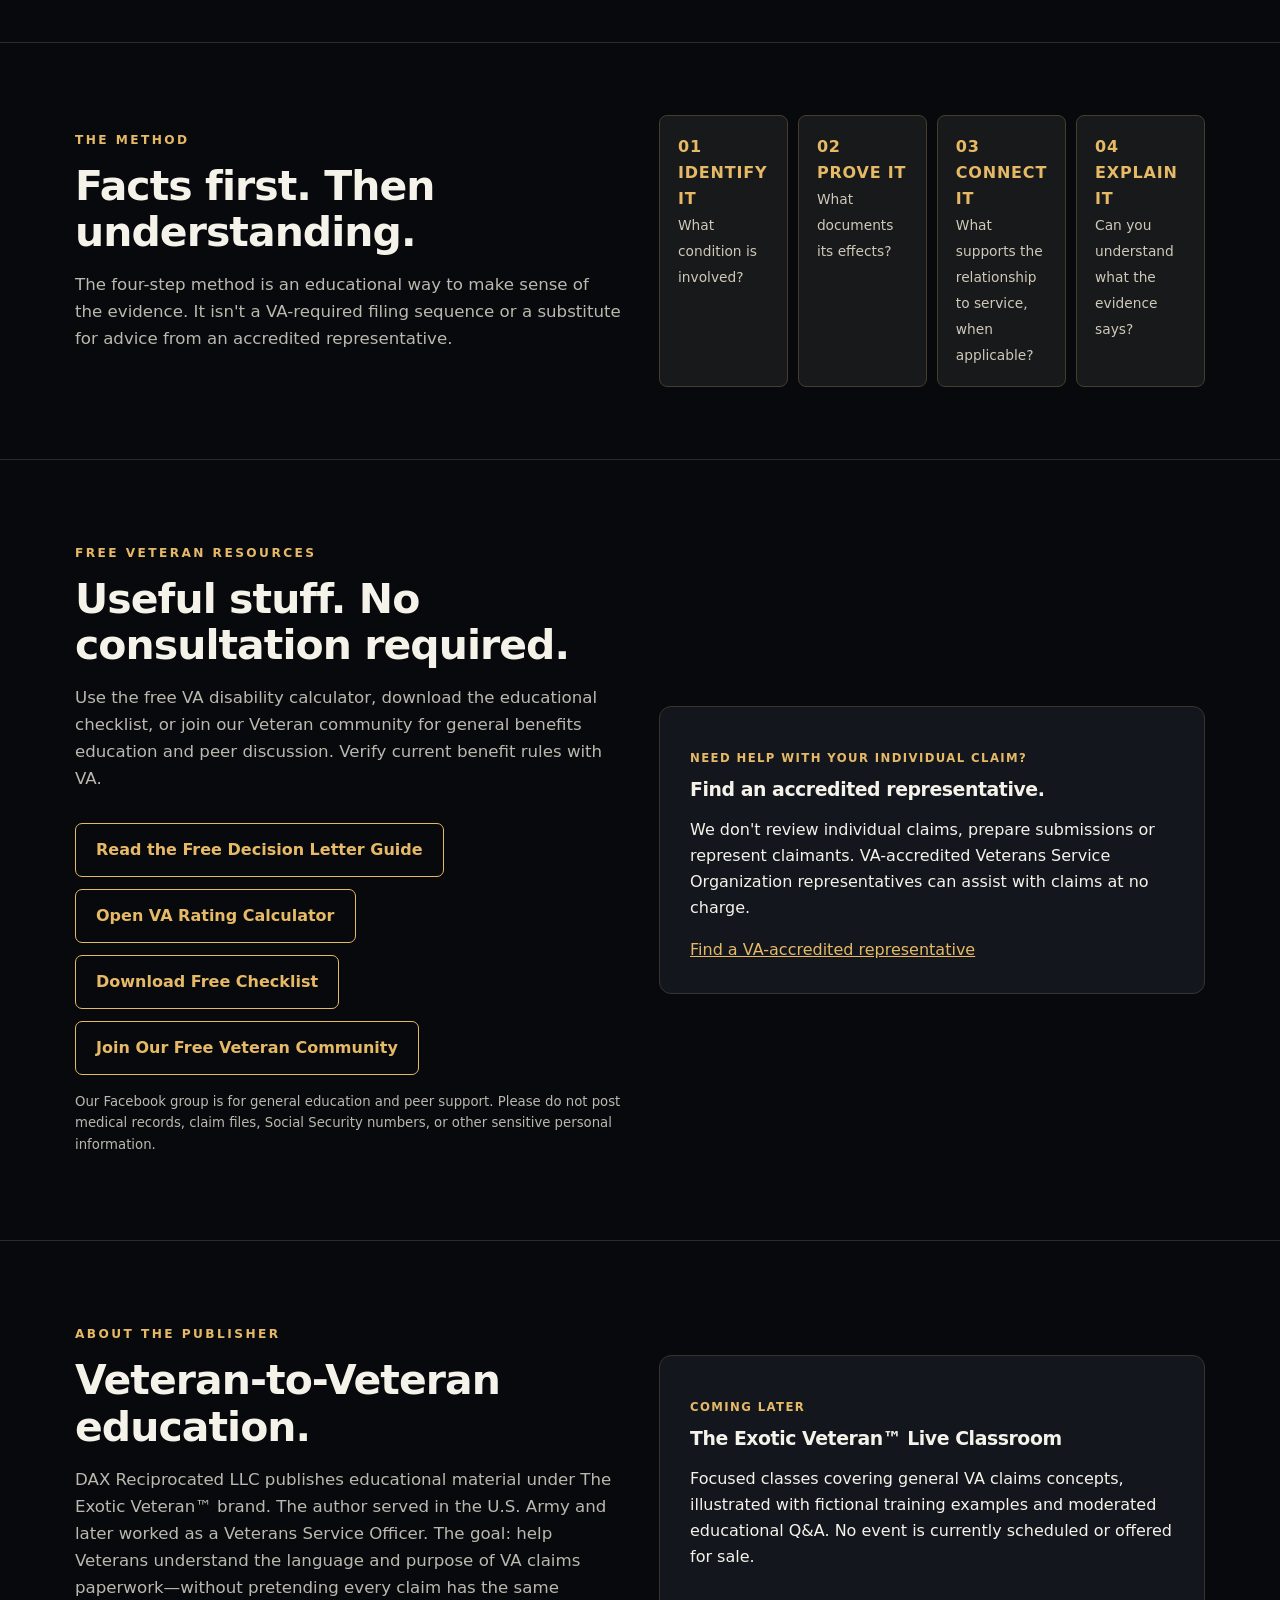
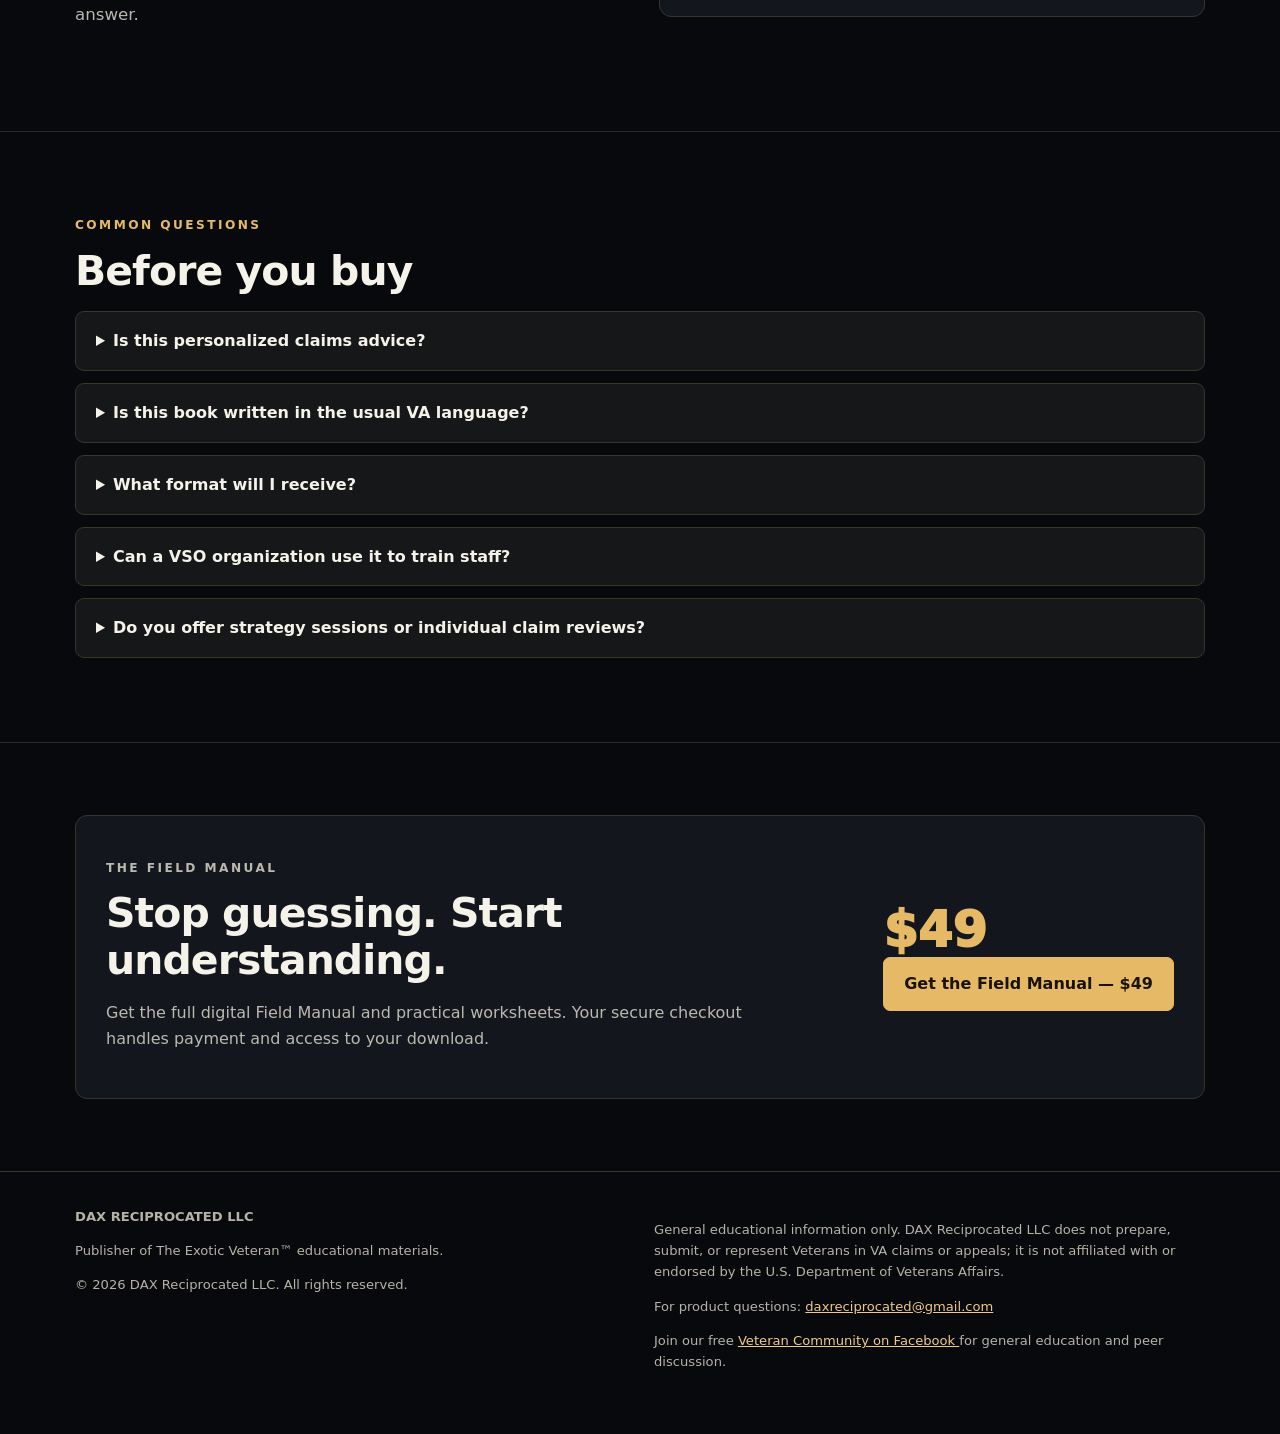
==== commit 310dc9aa: "Update index.html" ====
--- a/index.html
+++ b/index.html
@@ -10,6 +10,7 @@
 <meta property="og:title" content="The Exotic Veteran™ Field Manual | Stop Guessing. Start Understanding.">
 <meta property="og:description" content="Veteran-to-Veteran VA disability education. Learn the language of evidence, examinations and VA decision letters.">
 <meta property="og:url" content="https://daxreciprocated.com/">
+
 <title>The Exotic Veteran™ Field Manual | DAX Reciprocated</title>
 
 <style>
@@ -44,8 +45,14 @@
   z-index:-1;
 }
 a {color:var(--accent)}
-a:focus-visible {outline:3px solid #ffd98b;outline-offset:3px}
-.wrap {width:min(var(--max),calc(100% - 36px));margin:auto}
+a:focus-visible {
+  outline:3px solid #ffd98b;
+  outline-offset:3px;
+}
+.wrap {
+  width:min(var(--max),calc(100% - 36px));
+  margin:auto;
+}
 .nav {
   display:flex;
   align-items:center;
@@ -69,7 +76,11 @@
   font-size:.63rem;
   letter-spacing:.22em;
 }
-.nav-links {display:flex;gap:24px;flex-wrap:wrap}
+.nav-links {
+  display:flex;
+  gap:24px;
+  flex-wrap:wrap;
+}
 .nav-links a {
   font-size:.89rem;
   text-decoration:none;
@@ -95,7 +106,10 @@
   letter-spacing:-.023em;
   margin:0 0 17px;
 }
-h1 {font-size:clamp(2.6rem,5.7vw,5rem);font-weight:950}
+h1 {
+  font-size:clamp(2.6rem,5.7vw,5rem);
+  font-weight:950;
+}
 h2 {font-size:clamp(1.9rem,3.2vw,2.95rem)}
 h3 {font-size:1.18rem}
 .hero h1 span {color:var(--accent)}
@@ -104,7 +118,10 @@
   max-width:670px;
   color:#dad5c9;
 }
-.supporting {color:var(--muted);max-width:630px}
+.supporting {
+  color:var(--muted);
+  max-width:630px;
+}
 .actions {
   display:flex;
   flex-wrap:wrap;
@@ -132,9 +149,15 @@
   background:#f5ca7a;
   color:#15100a;
 }
-.button.secondary {background:transparent;color:var(--accent)}
+.button.secondary {
+  background:transparent;
+  color:var(--accent);
+}
 .button.secondary:hover {background:#241e13}
-.note {font-size:.83rem;color:var(--muted)}
+.note {
+  font-size:.83rem;
+  color:var(--muted);
+}
 .book-scene {
   display:flex;
   justify-content:center;
@@ -144,7 +167,9 @@
 .book {
   width:min(360px,100%);
   min-height:474px;
-  box-shadow:18px 20px 0 #1b2026,30px 35px 50px #0008;
+  box-shadow:
+    18px 20px 0 #1b2026,
+    30px 35px 50px #0008;
   transform:rotate(-4deg) rotateY(-9deg);
   background:linear-gradient(130deg,#1f2429,#090b0e 48%,#29251a);
   border:2px solid #725a36;
@@ -169,8 +194,14 @@
   text-transform:uppercase;
   letter-spacing:-.04em;
 }
-.book .large em {color:var(--accent);font-style:normal}
-.book .tiny {font-size:.83rem;color:#cbc5b5}
+.book .large em {
+  color:var(--accent);
+  font-style:normal;
+}
+.book .tiny {
+  font-size:.83rem;
+  color:#cbc5b5;
+}
 .seal {
   display:inline-block;
   border:2px solid var(--accent);
@@ -181,7 +212,10 @@
   letter-spacing:.12em;
   max-width:fit-content;
 }
-section {padding:72px 0;border-top:1px solid #2b2b2c}
+section {
+  padding:72px 0;
+  border-top:1px solid #2b2b2c;
+}
 .section-lead {
   max-width:710px;
   color:var(--muted);
@@ -206,7 +240,10 @@
   font-weight:900;
   margin-bottom:13px;
 }
-.card p {color:var(--muted);margin:0}
+.card p {
+  color:var(--muted);
+  margin:0;
+}
 .feature {
   display:grid;
   grid-template-columns:1fr 1fr;
@@ -237,7 +274,10 @@
   color:var(--accent);
   letter-spacing:.05em;
 }
-.method span {font-size:.86rem;color:#d0c9ba}
+.method span {
+  font-size:.86rem;
+  color:#d0c9ba;
+}
 .faq details {
   margin:12px 0;
   border:1px solid #39352d;
@@ -245,8 +285,14 @@
   padding:16px 20px;
   background:#151719;
 }
-.faq summary {cursor:pointer;font-weight:800}
-.faq p {color:var(--muted);margin:12px 0 0}
+.faq summary {
+  cursor:pointer;
+  font-weight:800;
+}
+.faq p {
+  color:var(--muted);
+  margin:12px 0 0;
+}
 .price {
   font-size:3.1rem;
   font-weight:950;
@@ -259,7 +305,10 @@
   gap:30px;
   align-items:center;
 }
-.buy-panel p {max-width:660px;color:var(--muted)}
+.buy-panel p {
+  max-width:660px;
+  color:var(--muted);
+}
 footer {
   border-top:1px solid #3b362c;
   padding:34px 0 48px;
@@ -280,10 +329,15 @@
 }
 footer a {color:#edca89}
 @media(max-width:830px) {
-  .hero,.feature,.buy-panel {grid-template-columns:1fr}
+  .hero,.feature,.buy-panel {
+    grid-template-columns:1fr;
+  }
   .hero {padding-top:46px}
   .book-scene {order:-1}
-  .book {min-height:385px;width:270px}
+  .book {
+    min-height:385px;
+    width:270px;
+  }
   .grid {grid-template-columns:1fr 1fr}
   .method {grid-template-columns:1fr 1fr}
   .nav {
@@ -310,6 +364,7 @@
 </head>
 
 <body>
+
 <header class="wrap nav">
   <a class="brand" href="#top">
     DAX RECIPROCATED
@@ -319,6 +374,9 @@
   <nav class="nav-links" aria-label="Main navigation">
     <a href="#inside">The Book</a>
     <a href="#resources">Free Resources</a>
+    <a href="va-decision-letter-guide.html">
+      Decision Letter Guide
+    </a>
     <a href="https://www.facebook.com/share/g/18bo1Lu1gm/"
        target="_blank" rel="noopener noreferrer">
       Veteran Community
@@ -408,6 +466,7 @@
   <section id="inside">
     <div class="wrap">
       <p class="eyebrow">What you're getting</p>
+
       <h2>Not another wall of VA jargon.</h2>
 
       <p class="section-lead">
@@ -480,6 +539,7 @@
     <div class="wrap feature">
       <div>
         <p class="eyebrow">The method</p>
+
         <h2>Facts first. Then understanding.</h2>
 
         <p class="section-lead">
@@ -532,7 +592,13 @@
         </p>
 
         <div class="actions">
-          <a class="button secondary" href="calculator.html">
+          <a class="button secondary"
+             href="va-decision-letter-guide.html">
+            Read the Free Decision Letter Guide
+          </a>
+
+          <a class="button secondary"
+             href="calculator.html">
             Open VA Rating Calculator
           </a>
 
@@ -583,6 +649,7 @@
     <div class="wrap feature">
       <div>
         <p class="eyebrow">About the publisher</p>
+
         <h2>Veteran-to-Veteran education.</h2>
 
         <p class="section-lead">
@@ -599,6 +666,7 @@
 
       <div class="panel">
         <p class="small-caps">Coming later</p>
+
         <h3>The Exotic Veteran™ Live Classroom</h3>
 
         <p>
@@ -691,6 +759,7 @@
       <div class="panel buy-panel">
         <div>
           <p class="eyebrow">The field manual</p>
+
           <h2>Stop guessing. Start understanding.</h2>
 
           <p id="purchase-note">
